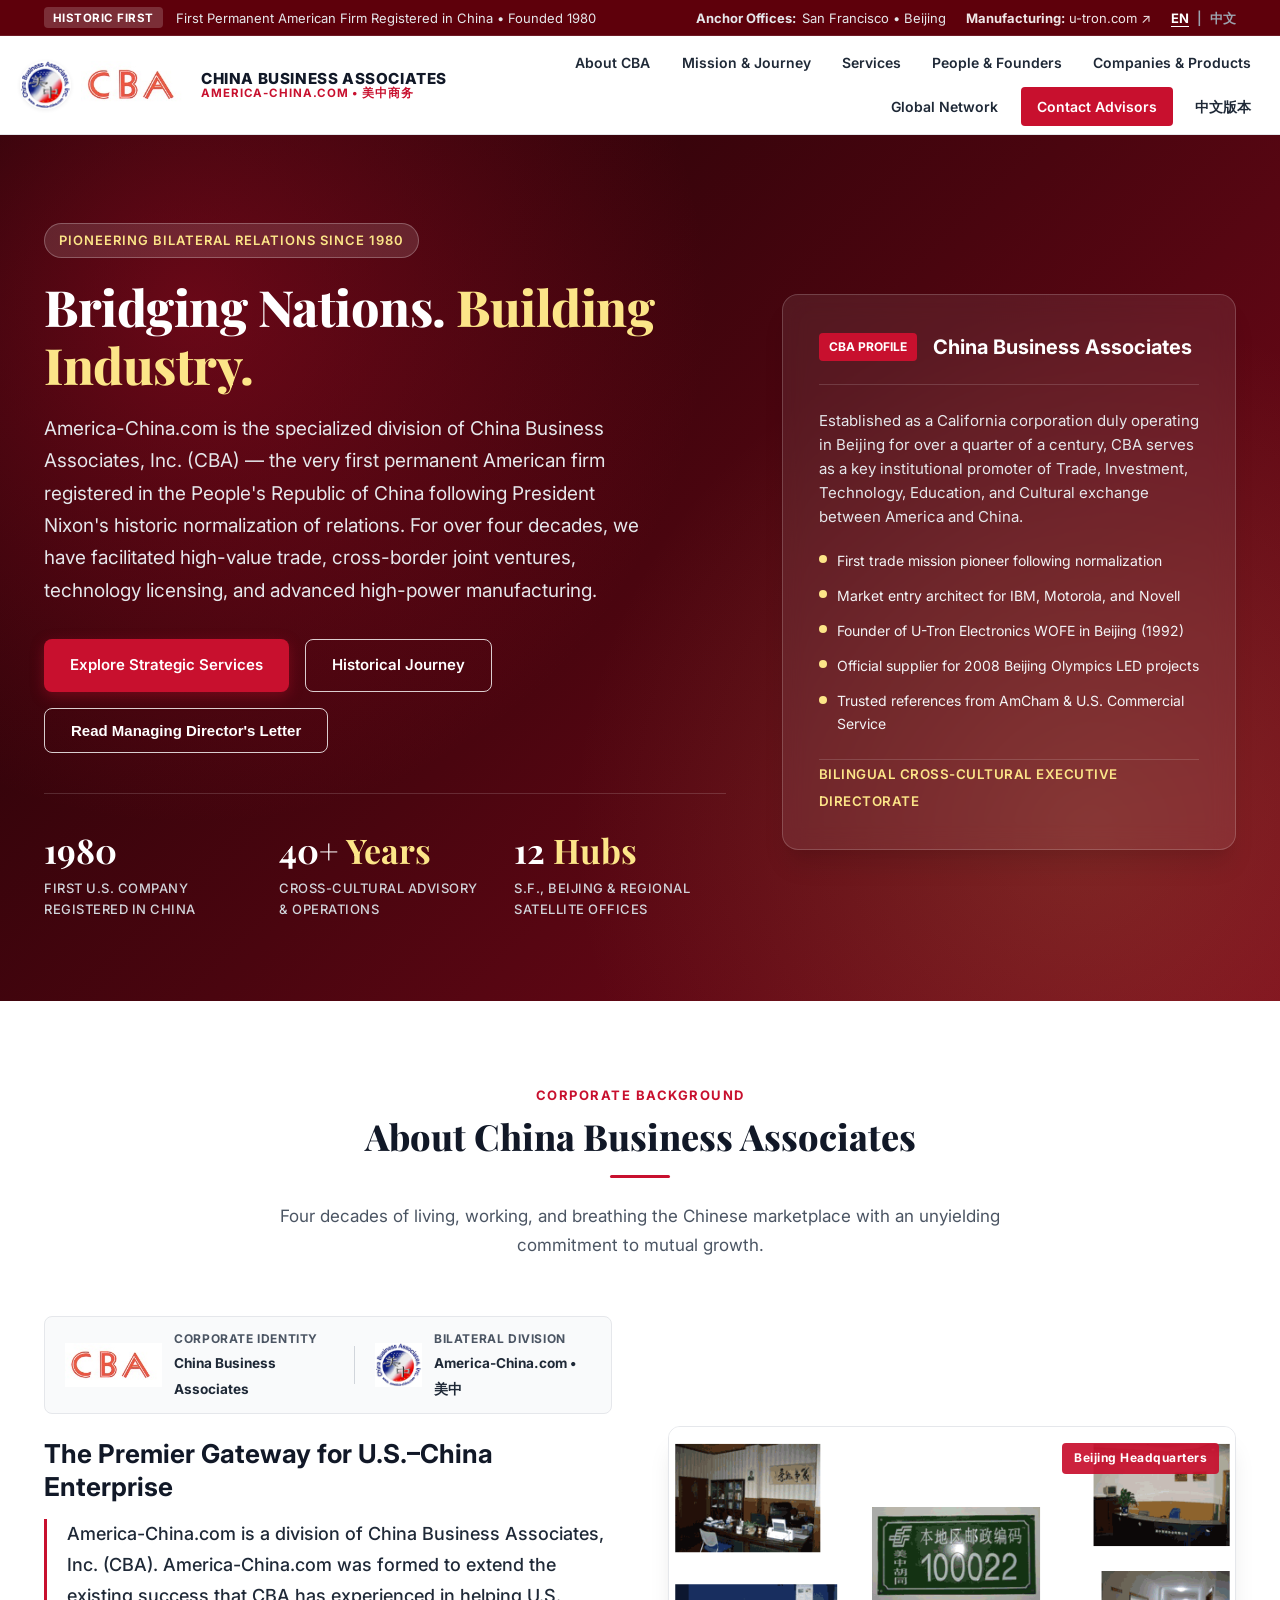
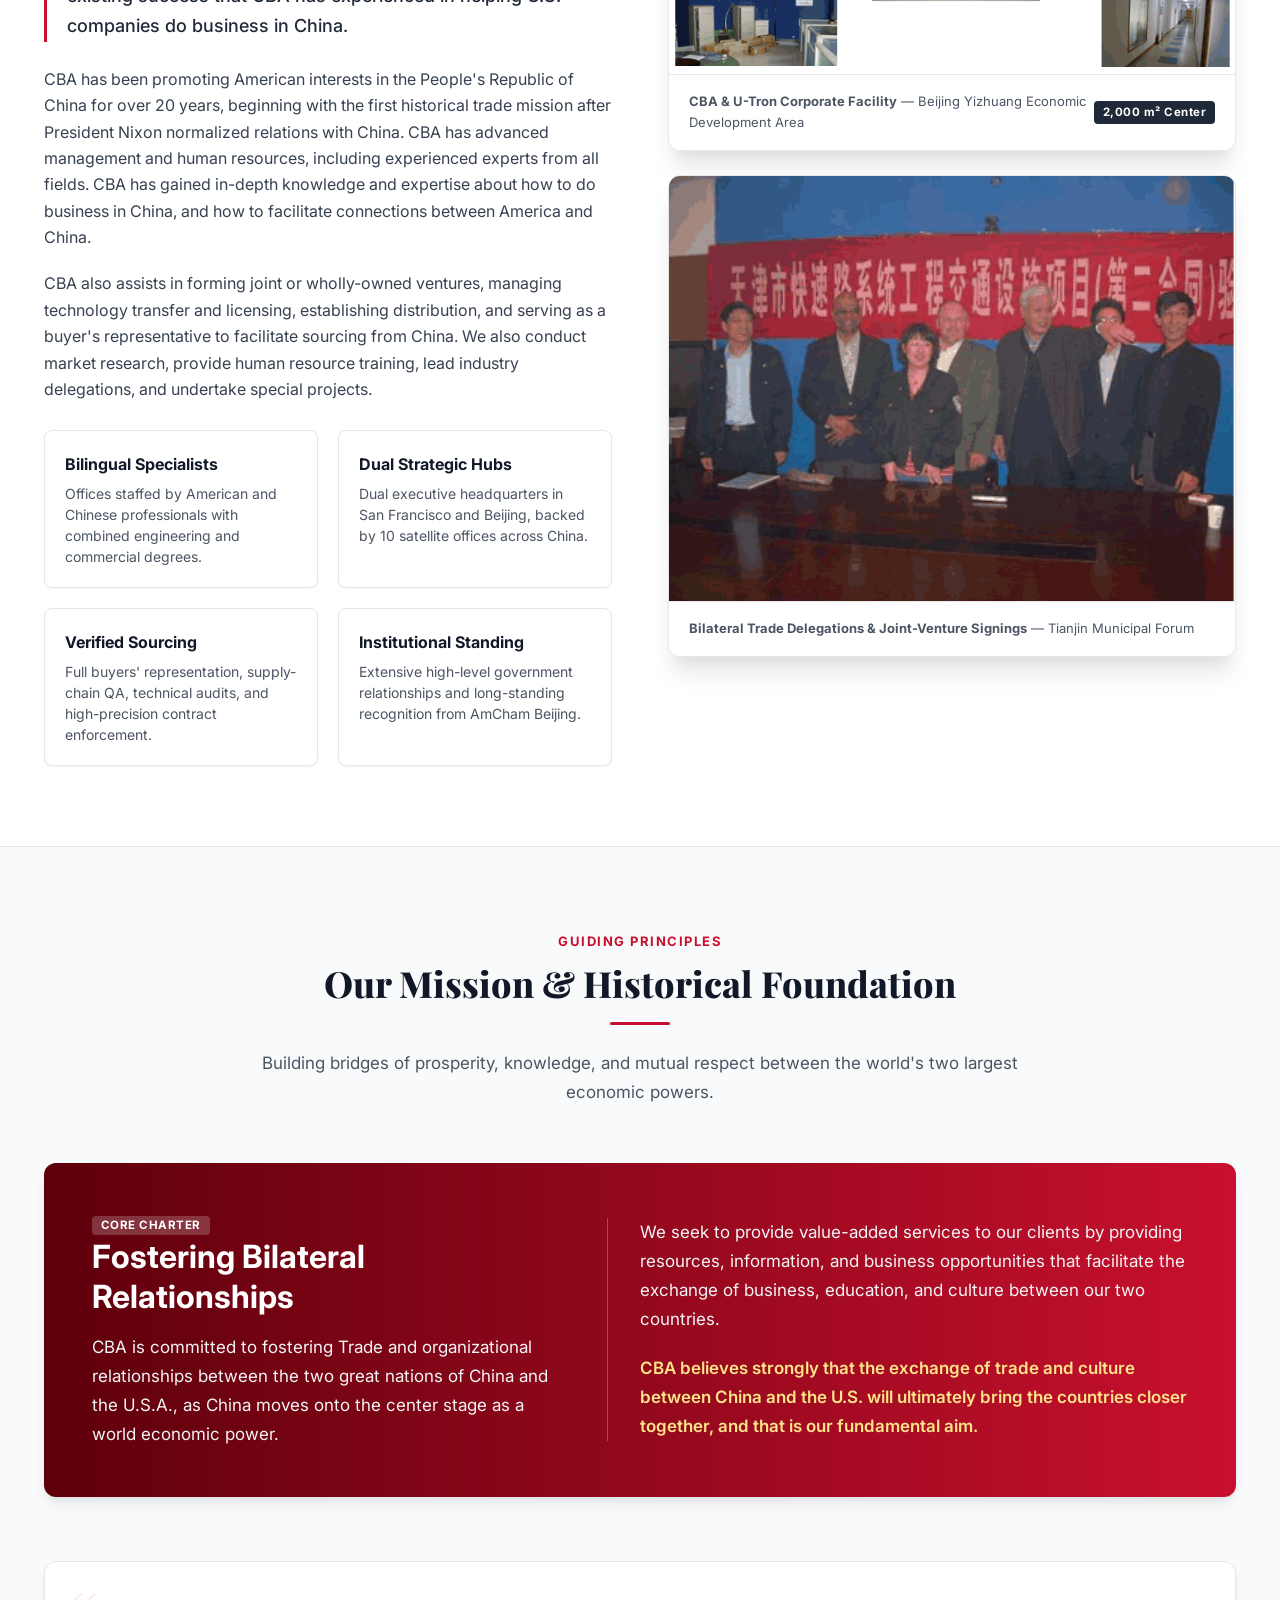
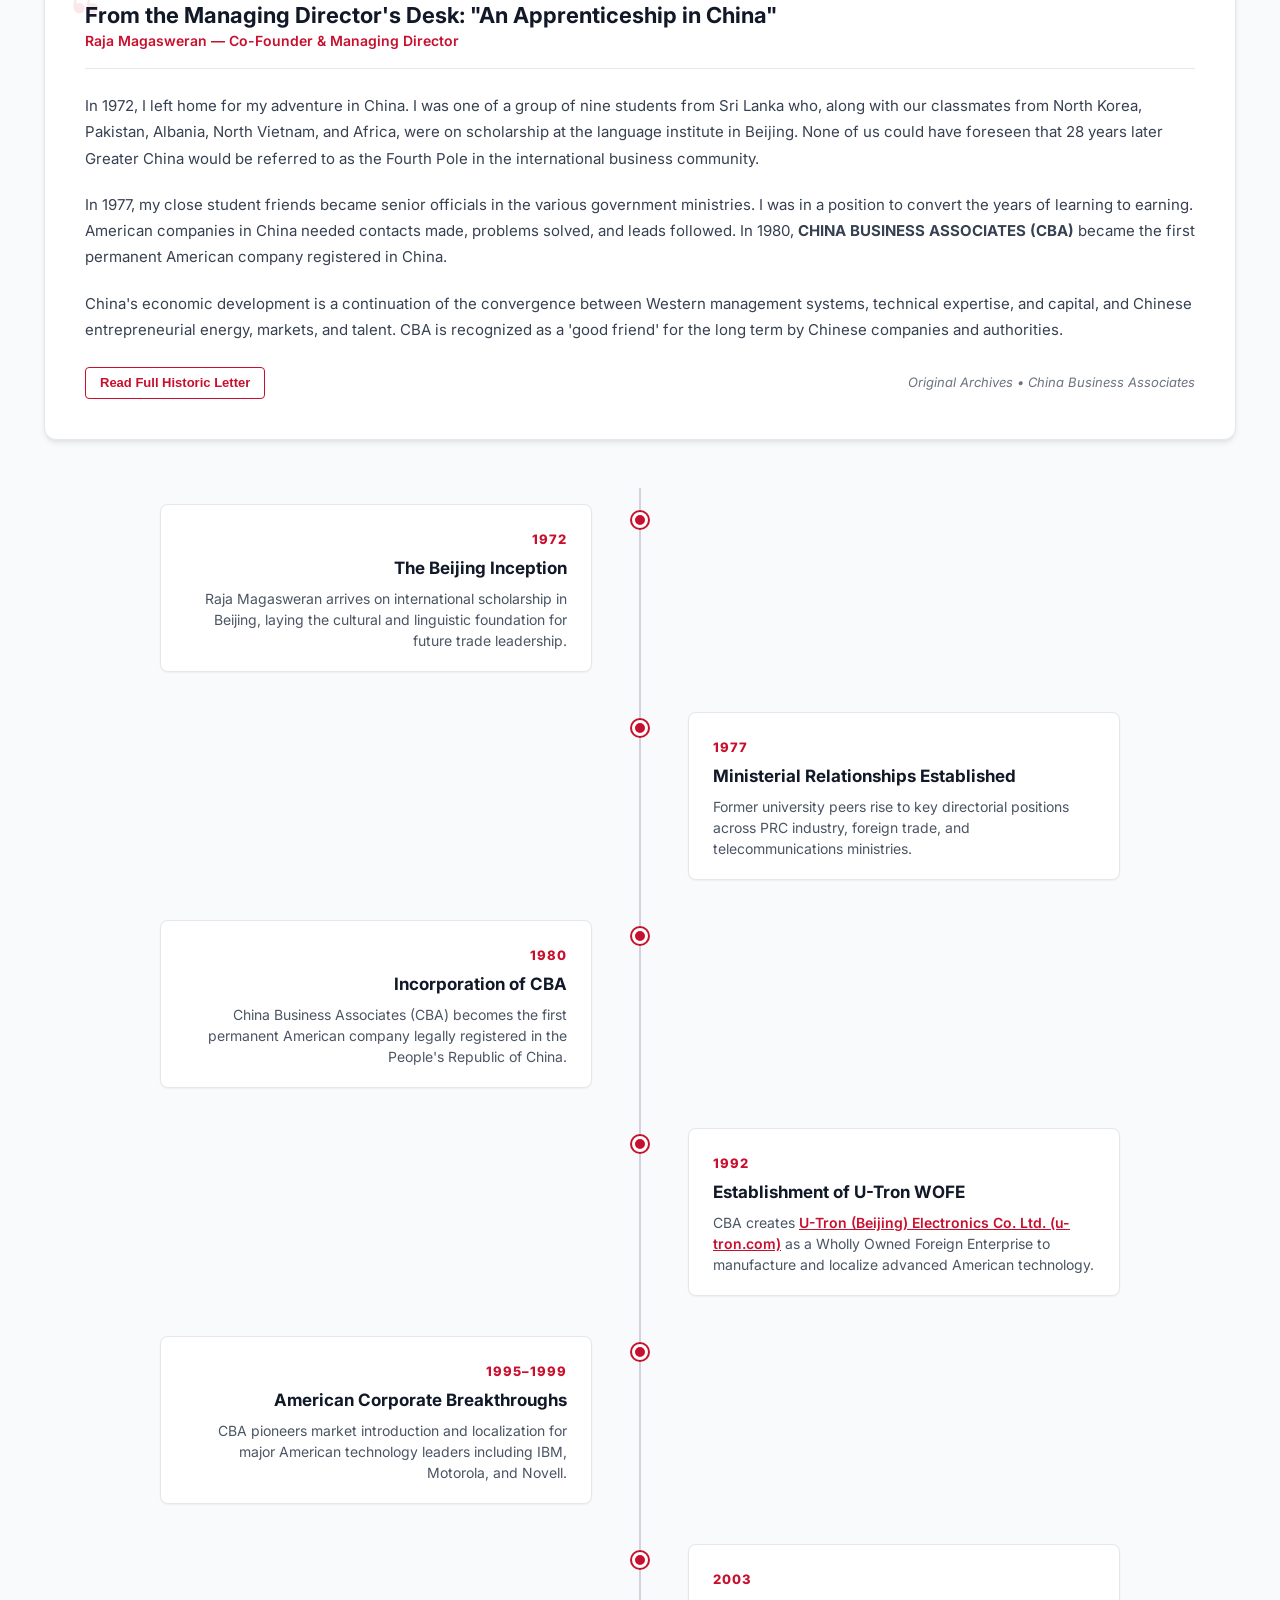
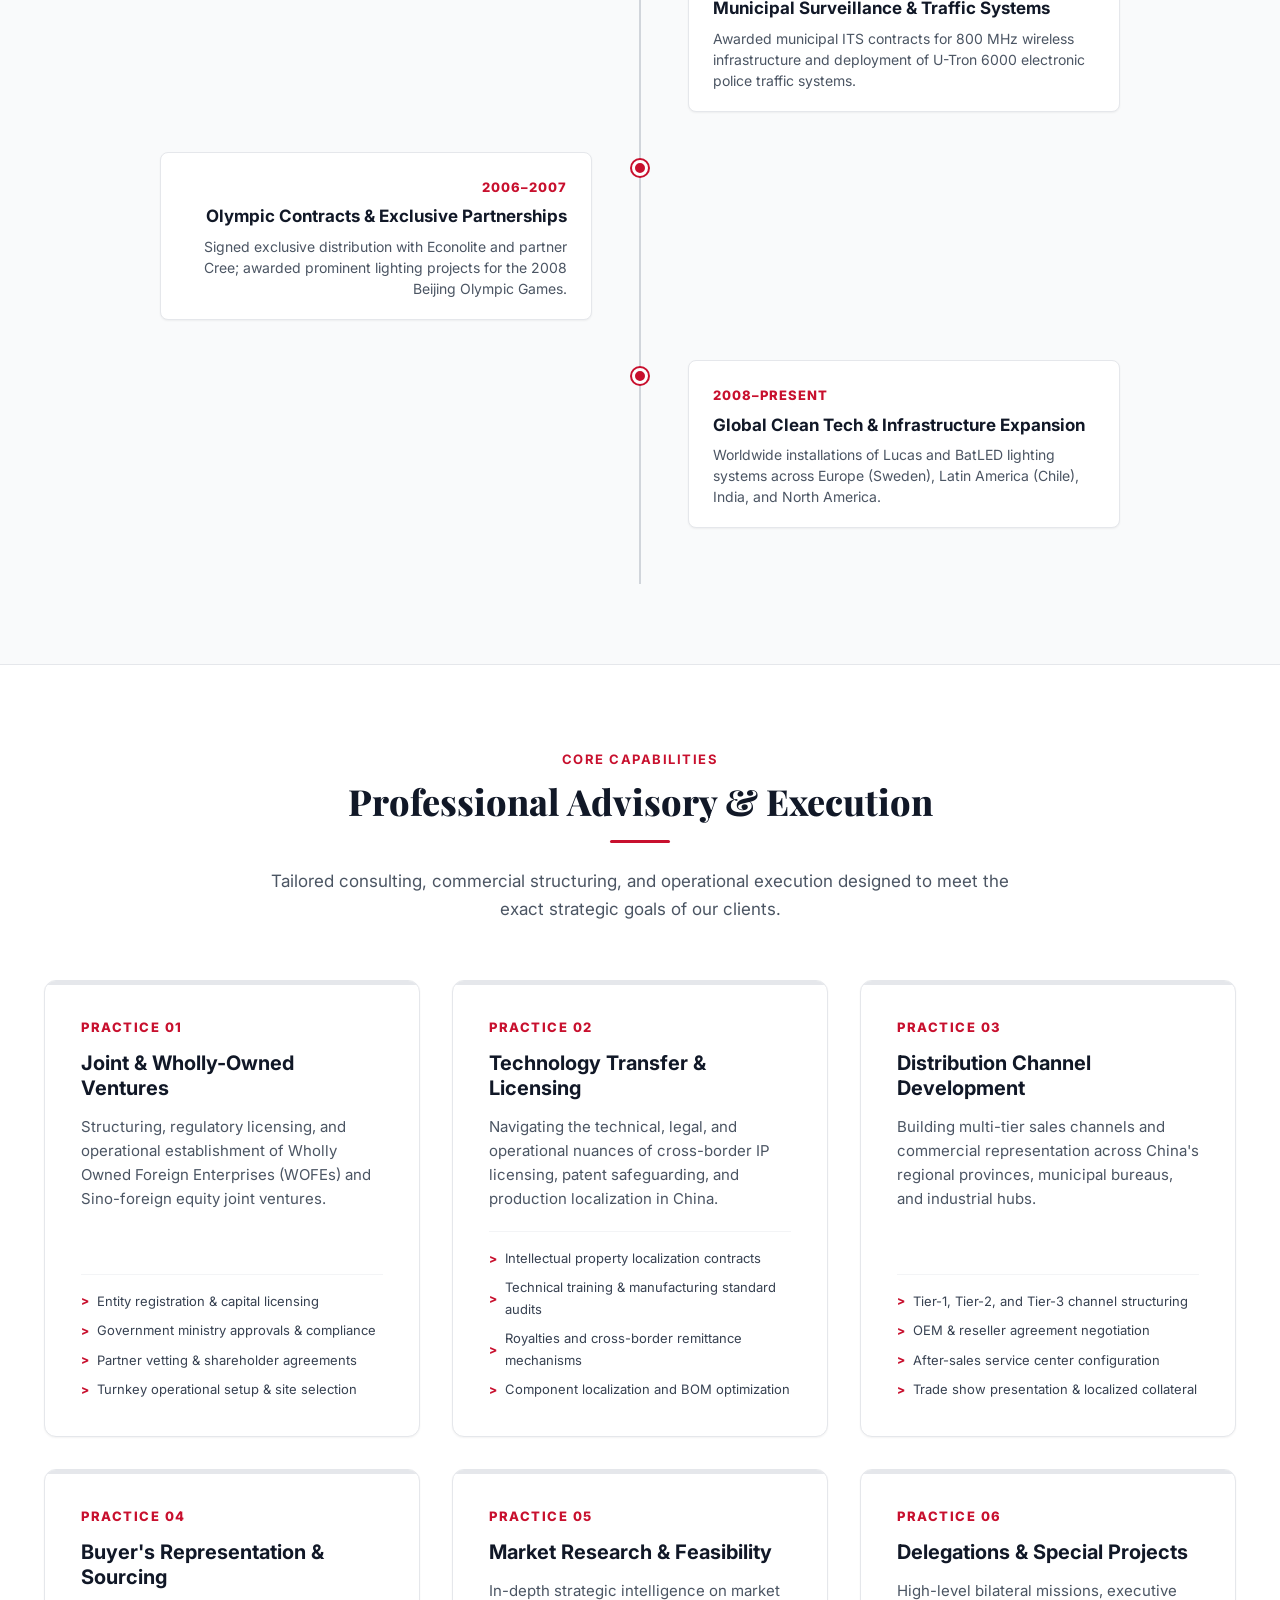
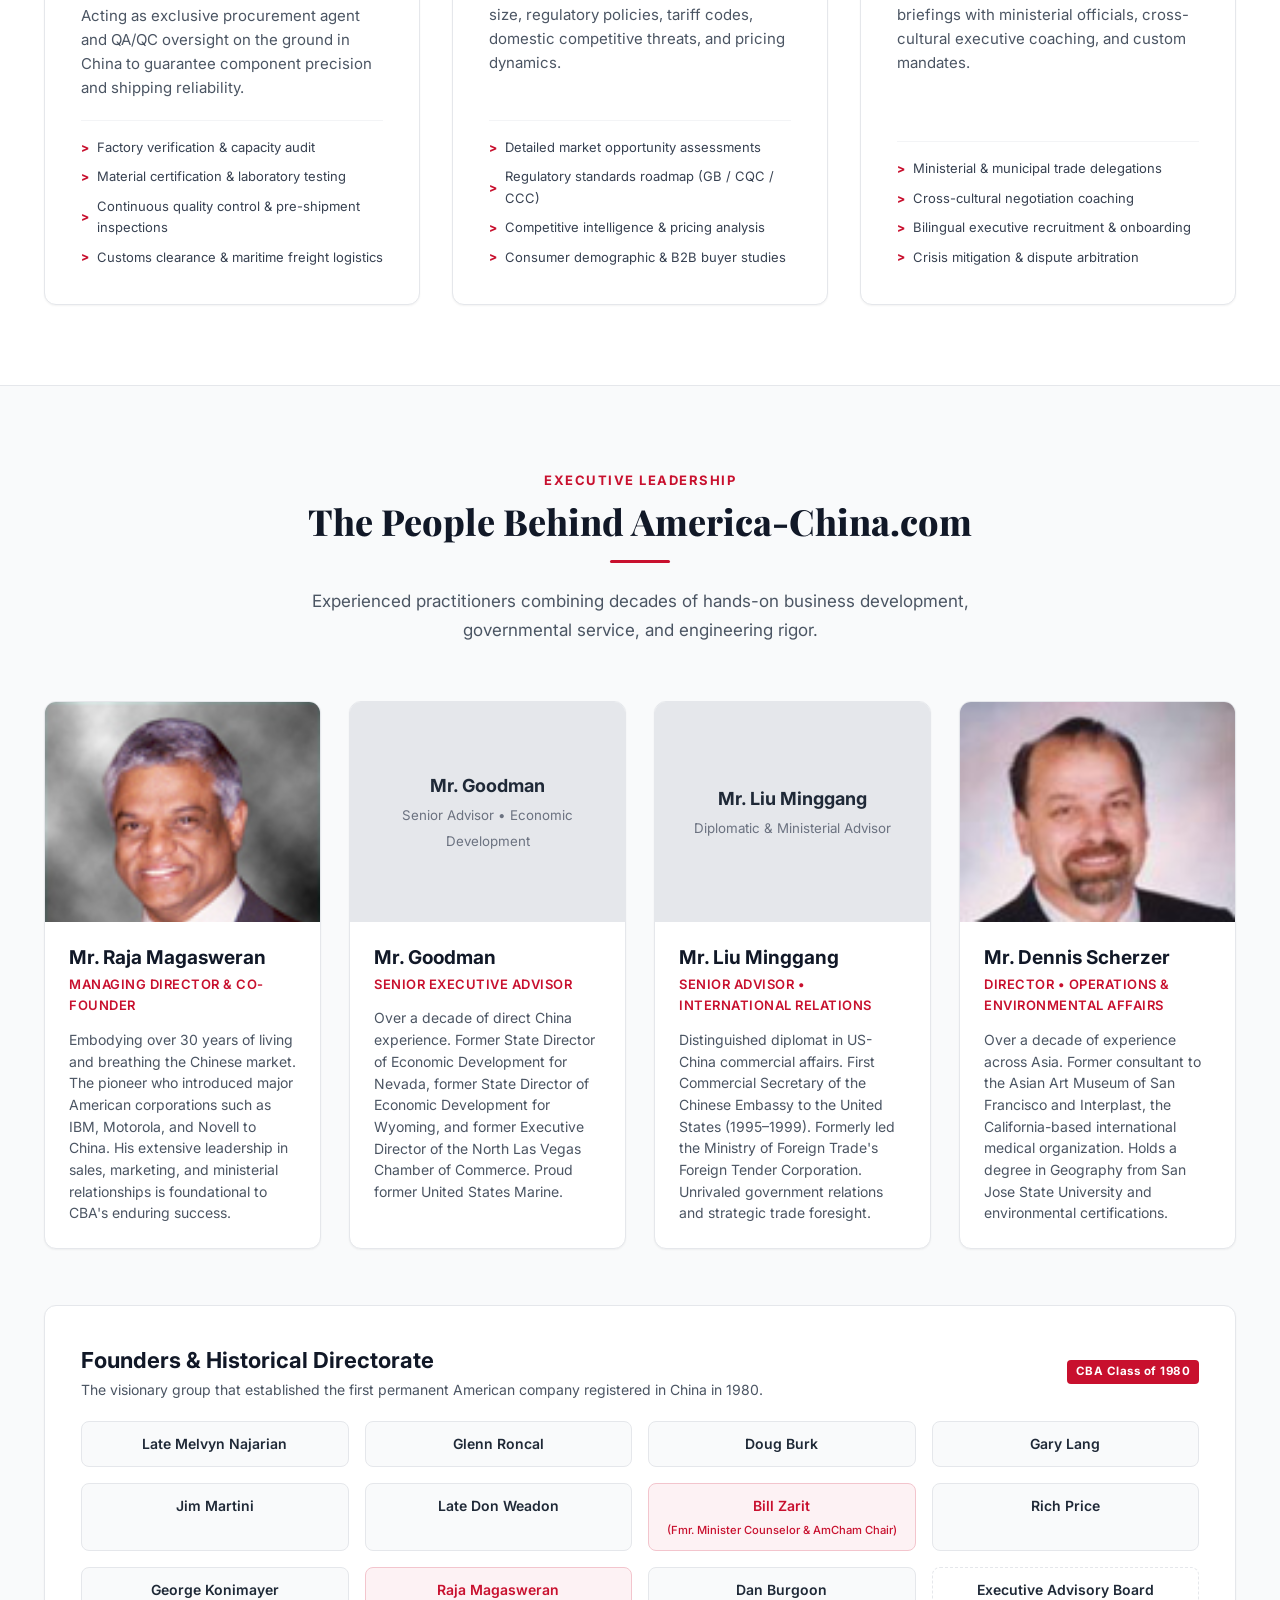
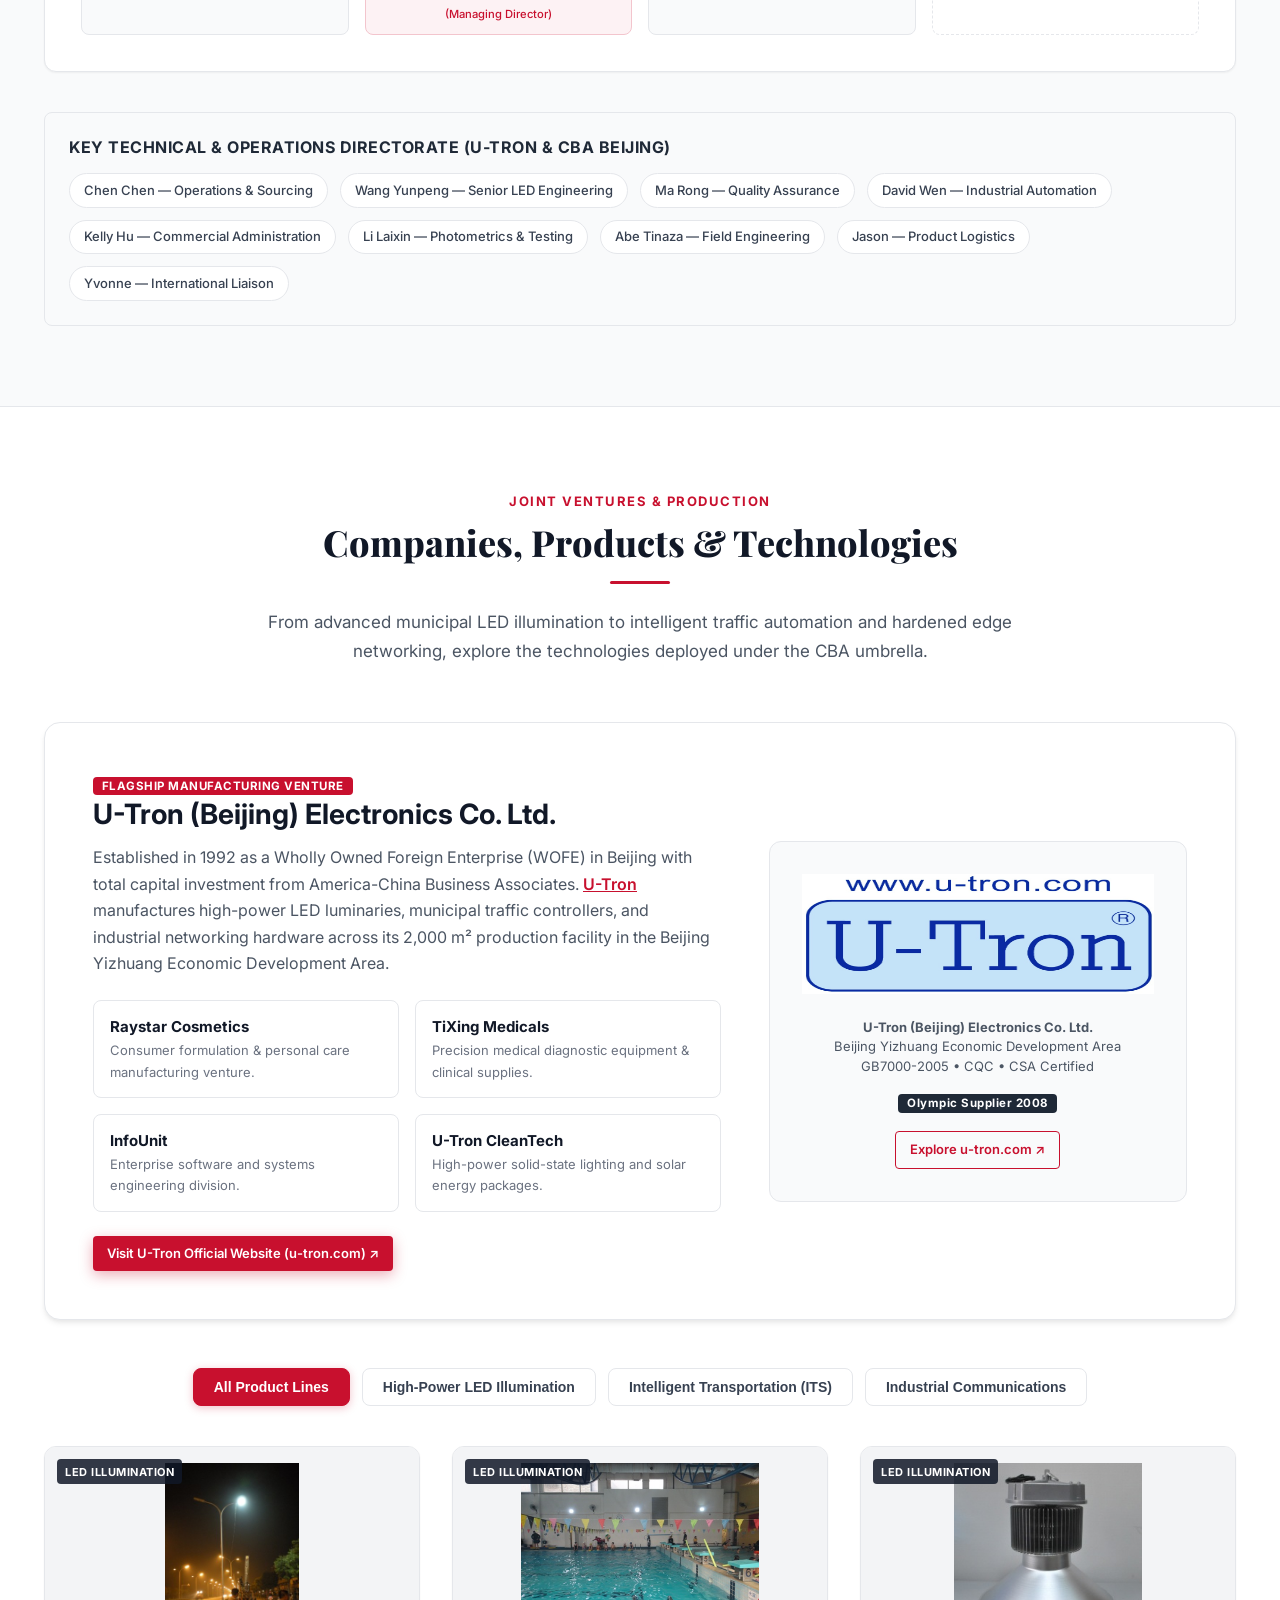
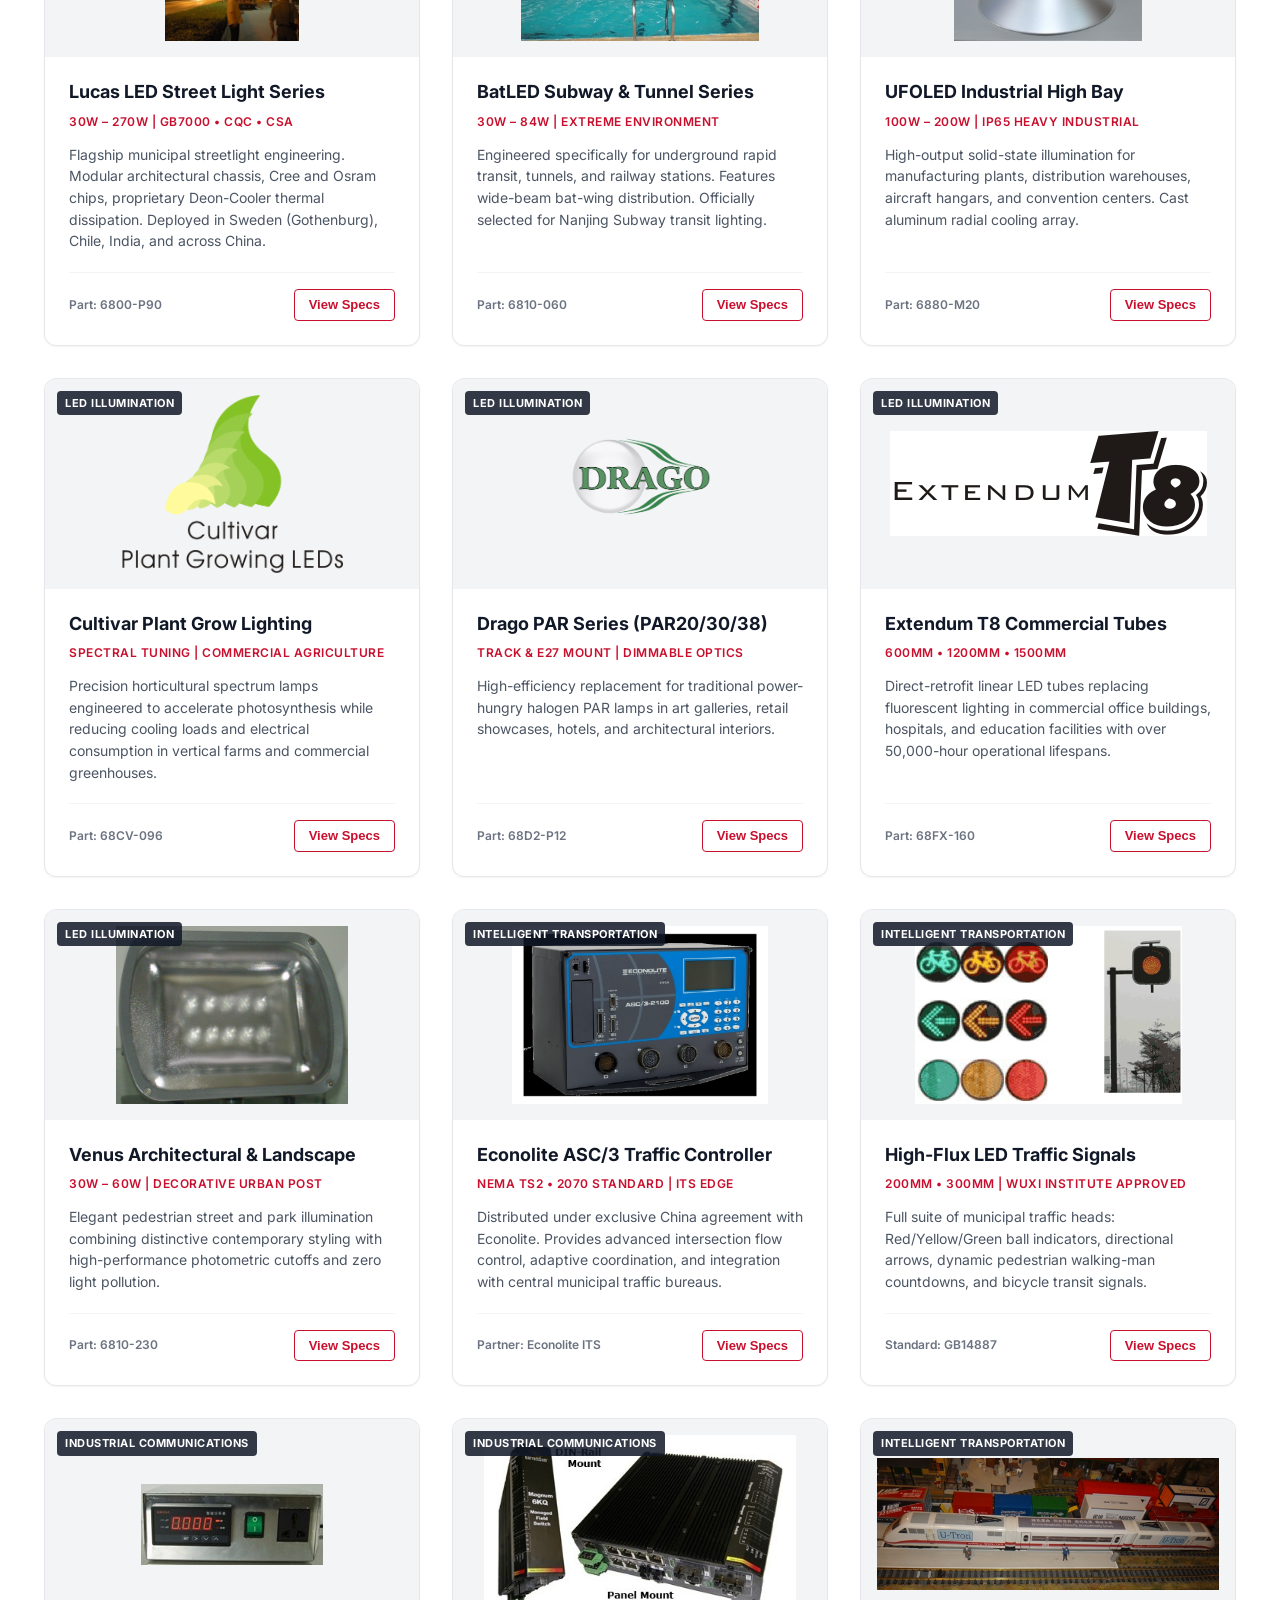
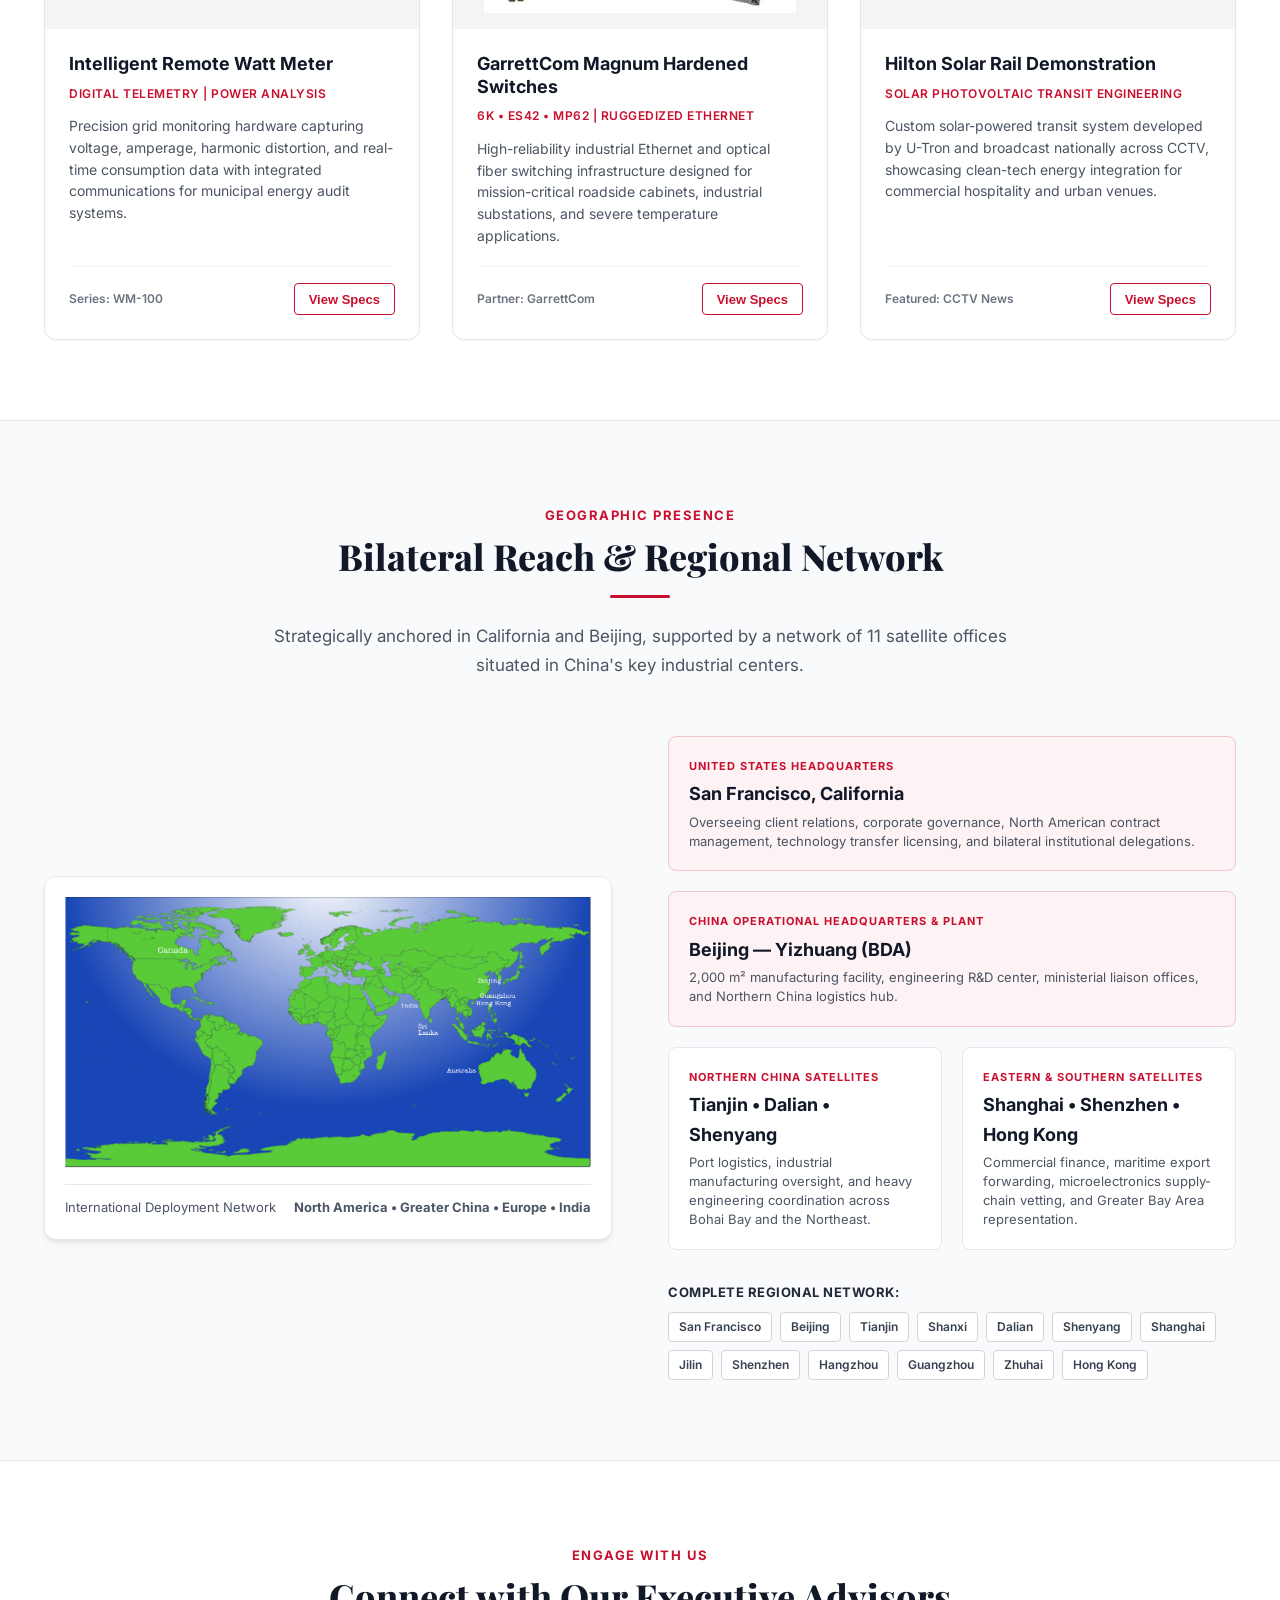
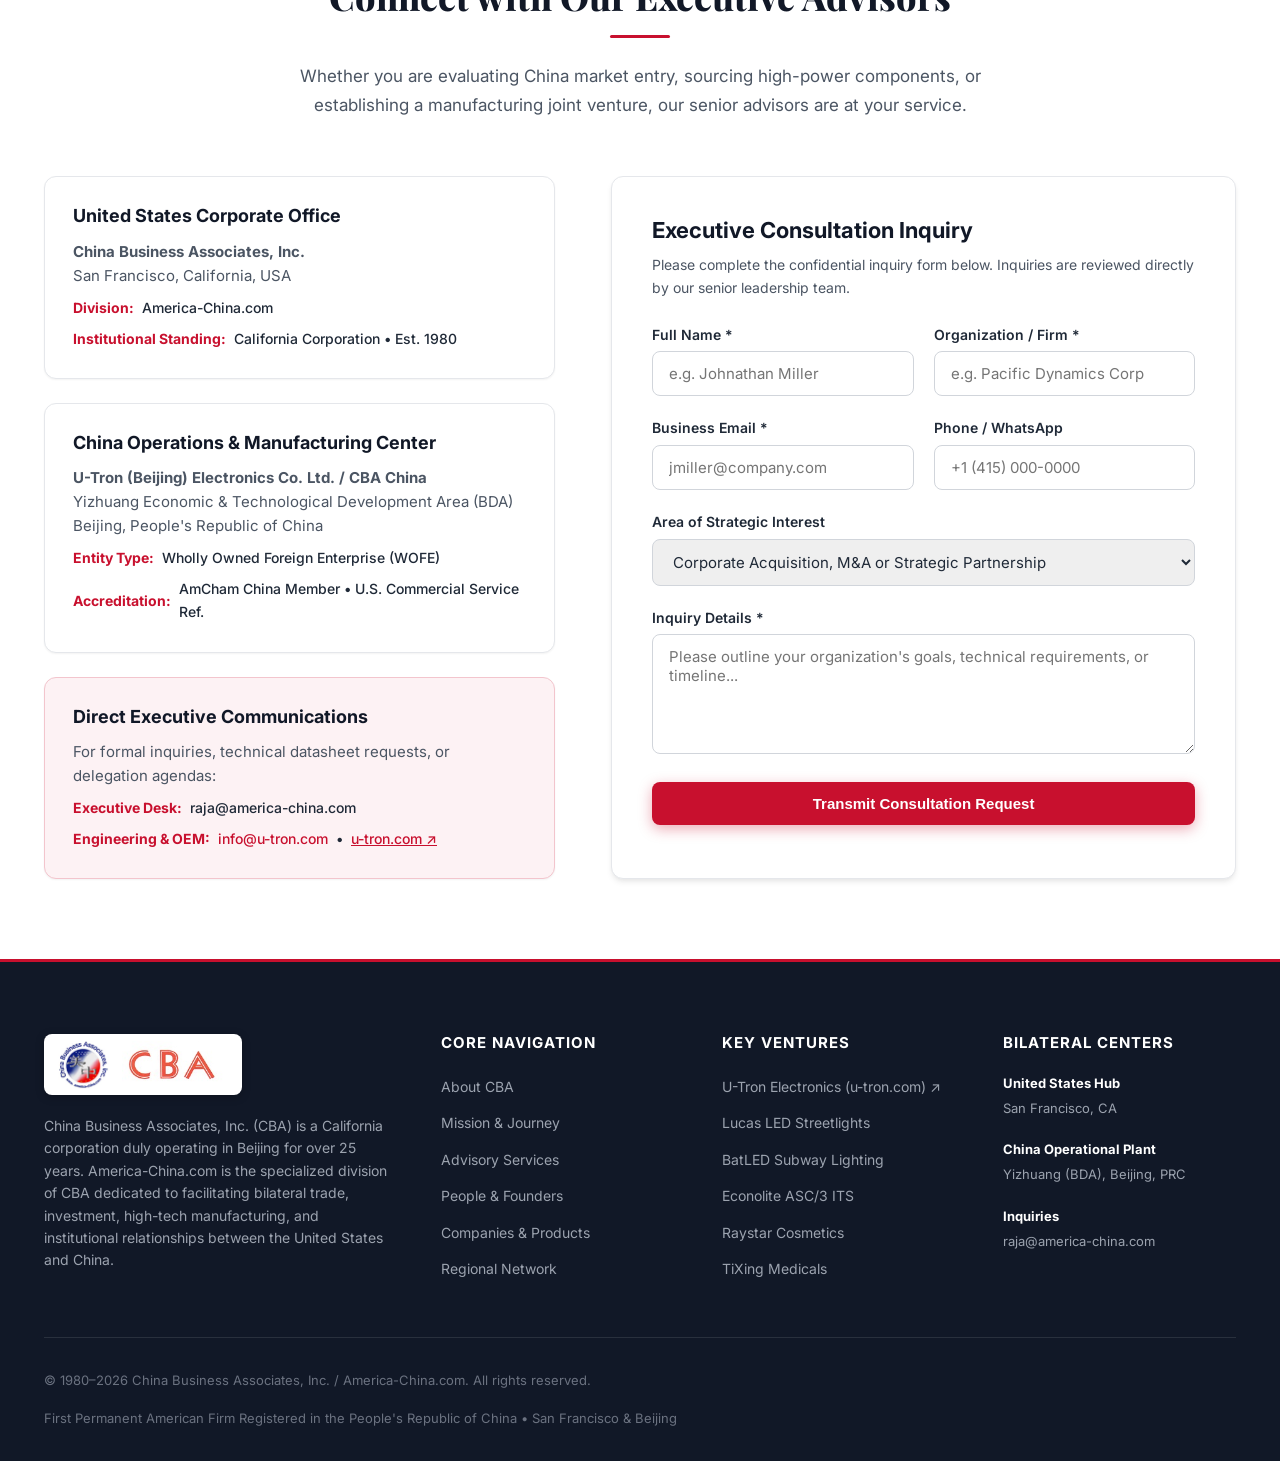
==== public/index.html @ 3d573ff2 "refactor: move static site assets to public directory" ====
<!DOCTYPE html>
<html lang="en">
<head>
  <meta charset="UTF-8">
  <meta name="viewport" content="width=device-width, initial-scale=1.0">
  <title>China Business Associates (CBA) | US-China Trade &amp; Technology</title>
  <meta name="description" content="First US firm registered in China (1980). China Business Associates (CBA) facilitates bilateral trade, joint ventures, electronics manufacturing &amp; M&amp;A advisory.">
  <meta name="keywords" content="China Business Associates, CBA, America-China.com, US-China trade, WOFE China, China joint venture, foreign direct investment China, U-Tron, technology transfer China, bilateral business advisory, China company acquisition">
  <meta name="theme-color" content="#991b1b">
  <link rel="canonical" href="https://america-china.com/">
  <link rel="alternate" hreflang="en" href="https://america-china.com/">
  <link rel="alternate" hreflang="zh-CN" href="https://america-china.com/zh.html">
  <link rel="alternate" hreflang="x-default" href="https://america-china.com/">
  <link rel="stylesheet" href="css/style.css">
  <link rel="icon" type="image/jpeg" href="images/logos/meizhong-logo.jpg">
  <link rel="apple-touch-icon" href="images/logos/meizhong-logo.jpg">
  
  <!-- Open Graph / Social Sharing -->
  <meta property="og:type" content="website">
  <meta property="og:site_name" content="China Business Associates (CBA)">
  <meta property="og:title" content="China Business Associates (CBA) | US-China Trade &amp; Technology">
  <meta property="og:description" content="First US firm registered in China (1980). Over 40 years facilitating bilateral trade, joint ventures, technology licensing, and high-power electronics manufacturing.">
  <meta property="og:url" content="https://america-china.com/">
  <meta property="og:image" content="https://america-china.com/images/logos/meizhong-logo.jpg">
  <meta property="og:image:width" content="103">
  <meta property="og:image:height" content="97">
  <meta property="og:image:alt" content="America-China Official Seal">
  <meta property="og:locale" content="en_US">
  <meta property="og:locale:alternate" content="zh_CN">

  <!-- Twitter Cards -->
  <meta name="twitter:card" content="summary">
  <meta name="twitter:title" content="China Business Associates (CBA) | US-China Trade &amp; Technology">
  <meta name="twitter:description" content="First US firm registered in China (1980). Over 40 years facilitating bilateral trade, joint ventures, and advanced manufacturing.">
  <meta name="twitter:image" content="https://america-china.com/images/logos/meizhong-logo.jpg">

  <link rel="preconnect" href="https://fonts.googleapis.com">
  <link rel="preconnect" href="https://fonts.gstatic.com" crossorigin>
  <link href="https://fonts.googleapis.com/css2?family=Inter:wght@400;500;600;700;800;900&amp;family=Playfair+Display:ital,wght@0,600;0,700;0,800;1,600&amp;display=swap" rel="stylesheet">

  <!-- Structured Data (Schema.org JSON-LD) -->
  <script type="application/ld+json">
  {
    "@context": "https://schema.org",
    "@graph": [
      {
        "@type": "Corporation",
        "@id": "https://america-china.com/#organization",
        "name": "China Business Associates, Inc.",
        "alternateName": ["CBA", "America-China.com", "美中贸易联合公司"],
        "url": "https://america-china.com/",
        "logo": "https://america-china.com/images/logos/meizhong-logo.jpg",
        "foundingDate": "1980",
        "description": "First permanent American enterprise registered in the People's Republic of China (1980). Facilitating US-China bilateral trade, joint ventures, foreign direct investment, technology licensing, and advanced manufacturing for over four decades.",
        "address": [
          {
            "@type": "PostalAddress",
            "addressLocality": "San Francisco",
            "addressRegion": "CA",
            "addressCountry": "US"
          },
          {
            "@type": "PostalAddress",
            "streetAddress": "Beijing Economic-Technological Development Area (BDA)",
            "addressLocality": "Beijing",
            "postalCode": "100176",
            "addressCountry": "CN"
          }
        ],
        "subOrganization": {
          "@type": "Corporation",
          "@id": "https://u-tron.com/#organization",
          "name": "U-Tron (Beijing) Electronics Co. Ltd.",
          "url": "https://u-tron.com/"
        },
        "knowsAbout": [
          "US-China Bilateral Trade",
          "Wholly Owned Foreign Enterprise (WOFE)",
          "Cross-Border Joint Ventures",
          "Technology Transfer & Licensing",
          "Solid-State LED Lighting Manufacturing",
          "Intelligent Transportation Systems (ITS)"
        ]
      },
      {
        "@type": "WebSite",
        "@id": "https://america-china.com/#website",
        "url": "https://america-china.com/",
        "name": "China Business Associates",
        "publisher": {
          "@id": "https://america-china.com/#organization"
        },
        "inLanguage": ["en", "zh-CN"]
      }
    ]
  }
  </script>
</head>
<body>

  <!-- Top Executive Announcement Bar -->
  <div class="top-bar">
    <div class="container top-bar-content">
      <div class="top-bar-left">
        <span class="badge-tag">HISTORIC FIRST</span>
        <span>First Permanent American Firm Registered in China &bull; Founded 1980</span>
      </div>
      <div class="top-bar-right">
        <div class="top-bar-item">
          <strong>Anchor Offices:</strong> San Francisco &bull; Beijing
        </div>
        <div class="top-bar-item">
          <a href="https://u-tron.com" target="_blank" rel="noopener noreferrer" style="color: rgba(255, 255, 255, 0.9); text-decoration: none;" title="Visit U-Tron High-Tech Manufacturing WOFE">
            <strong>Manufacturing:</strong> u-tron.com &nearr;
          </a>
        </div>
        <div class="lang-switch" aria-label="Language selection">
          <span class="active">EN</span>
          <span>|</span>
          <a href="zh.html" class="lang-link" title="切换到中文版">中文</a>
        </div>
      </div>
    </div>
  </div>

  <!-- Main Navigation Bar -->
  <nav class="navbar" id="navbar">
    <div class="container nav-container">
      <a href="#home" class="logo-link" title="China Business Associates / America-China.com">
        <img src="images/logos/meizhong-logo.jpg" alt="America-China (美中) Official Seal" class="brand-logo-seal" decoding="async" width="103" height="97">
        <img src="images/logos/CBALogoS.jpg" alt="China Business Associates (CBA) Corporate Logo" class="brand-logo-cba" decoding="async" width="170" height="77">
        <div class="logo-text-block">
          <span class="logo-title">CHINA BUSINESS ASSOCIATES</span>
          <span class="logo-subtitle">AMERICA-CHINA.COM &bull; 美中商务</span>
        </div>
      </a>

      <button class="mobile-toggle" aria-label="Toggle navigation menu">
        <svg width="22" height="22" viewBox="0 0 24 24" fill="none" stroke="currentColor" stroke-width="2.2" stroke-linecap="round" stroke-linejoin="round">
          <line x1="3" y1="12" x2="21" y2="12"></line>
          <line x1="3" y1="6" x2="21" y2="6"></line>
          <line x1="3" y1="18" x2="21" y2="18"></line>
        </svg>
      </button>

      <ul class="nav-links">
        <li class="nav-item"><a href="#about">About CBA</a></li>
        <li class="nav-item"><a href="#mission">Mission &amp; Journey</a></li>
        <li class="nav-item"><a href="#services">Services</a></li>
        <li class="nav-item"><a href="#leadership">People &amp; Founders</a></li>
        <li class="nav-item"><a href="#products">Companies &amp; Products</a></li>
        <li class="nav-item"><a href="#network">Global Network</a></li>
        <li class="nav-item"><a href="#contact" class="nav-cta">Contact Advisors</a></li>
        <li class="nav-item mobile-only-lang"><a href="zh.html" class="lang-switch-mobile">中文版本</a></li>
      </ul>
    </div>
  </nav>

  <!-- Hero Section -->
  <header class="hero" id="home">
    <div class="container hero-grid">
      <div class="hero-content">
        <div class="hero-tag">
          Pioneering Bilateral Relations Since 1980
        </div>
        <h1 class="hero-title">
          Bridging Nations. <span>Building Industry.</span>
        </h1>
        <p class="hero-subtitle">
          America-China.com is the specialized division of China Business Associates, Inc. (CBA) &mdash; the very first permanent American firm registered in the People's Republic of China following President Nixon's historic normalization of relations. For over four decades, we have facilitated high-value trade, cross-border joint ventures, technology licensing, and advanced high-power manufacturing.
        </p>

        <div class="hero-buttons">
          <a href="#services" class="btn btn-primary">Explore Strategic Services</a>
          <a href="#mission" class="btn btn-outline-white">Historical Journey</a>
          <button type="button" class="btn btn-outline-white" id="readPresidentLetterBtn">Read Managing Director's Letter</button>
        </div>

        <div class="hero-metrics">
          <div class="metric-item">
            <div class="metric-num">1980</div>
            <div class="metric-label">First U.S. Company Registered in China</div>
          </div>
          <div class="metric-item">
            <div class="metric-num">40+ <span>Years</span></div>
            <div class="metric-label">Cross-Cultural Advisory &amp; Operations</div>
          </div>
          <div class="metric-item">
            <div class="metric-num">12 <span>Hubs</span></div>
            <div class="metric-label">S.F., Beijing &amp; Regional Satellite Offices</div>
          </div>
        </div>
      </div>

      <!-- Hero Summary Card -->
      <div class="hero-card">
        <div class="hero-card-header">
          <span class="hero-card-badge">CBA Profile</span>
          <div class="hero-card-title">China Business Associates</div>
        </div>
        <p>
          Established as a California corporation duly operating in Beijing for over a quarter of a century, CBA serves as a key institutional promoter of Trade, Investment, Technology, Education, and Cultural exchange between America and China.
        </p>
        <ul class="hero-card-highlights">
          <li>
            <span class="bullet-red"></span>
            <span>First trade mission pioneer following normalization</span>
          </li>
          <li>
            <span class="bullet-red"></span>
            <span>Market entry architect for IBM, Motorola, and Novell</span>
          </li>
          <li>
            <span class="bullet-red"></span>
            <span>Founder of U-Tron Electronics WOFE in Beijing (1992)</span>
          </li>
          <li>
            <span class="bullet-red"></span>
            <span>Official supplier for 2008 Beijing Olympics LED projects</span>
          </li>
          <li>
            <span class="bullet-red"></span>
            <span>Trusted references from AmCham &amp; U.S. Commercial Service</span>
          </li>
        </ul>
        <div style="margin-top: 1.5rem; pt-2; border-top: 1px solid rgba(255,255,255,0.15);">
          <small style="color: #FCE588; font-weight: 600; text-transform: uppercase; letter-spacing: 0.5px;">Bilingual Cross-Cultural Executive Directorate</small>
        </div>
      </div>
    </div>
  </header>

  <!-- Section: About Us & Company Profile -->
  <section class="section" id="about">
    <div class="container">
      <div class="section-header">
        <span class="section-kicker">Corporate Background</span>
        <h2 class="section-title">About China Business Associates</h2>
        <div class="divider-red"></div>
        <p class="section-desc">
          Four decades of living, working, and breathing the Chinese marketplace with an unyielding commitment to mutual growth.
        </p>
      </div>

      <div class="profile-grid">
        <div class="profile-text">
          <div class="brand-badges-row">
            <div class="brand-badge-card">
              <img src="images/logos/CBALogoS.jpg" alt="China Business Associates (CBA) Corporate Logo" decoding="async" loading="lazy" width="170" height="77">
              <div>
                <div class="brand-badge-caption">Corporate Identity</div>
                <strong style="font-size: 0.85rem; color: var(--neutral-800);">China Business Associates</strong>
              </div>
            </div>
            <div class="brand-badge-divider"></div>
            <div class="brand-badge-card">
              <img src="images/logos/meizhong-logo.jpg" alt="America-China (美中) Historic Seal" decoding="async" loading="lazy" width="103" height="97">
              <div>
                <div class="brand-badge-caption">Bilateral Division</div>
                <strong style="font-size: 0.85rem; color: var(--neutral-800);">America-China.com &bull; 美中</strong>
              </div>
            </div>
          </div>
          <h3>The Premier Gateway for U.S.&ndash;China Enterprise</h3>
          <p class="lead-p">
            America-China.com is a division of China Business Associates, Inc. (CBA). America-China.com was formed to extend the existing success that CBA has experienced in helping U.S. companies do business in China.
          </p>
          <p>
            CBA has been promoting American interests in the People's Republic of China for over 20 years, beginning with the first historical trade mission after President Nixon normalized relations with China. CBA has advanced management and human resources, including experienced experts from all fields. CBA has gained in-depth knowledge and expertise about how to do business in China, and how to facilitate connections between America and China.
          </p>
          <p>
            CBA also assists in forming joint or wholly-owned ventures, managing technology transfer and licensing, establishing distribution, and serving as a buyer's representative to facilitate sourcing from China. We also conduct market research, provide human resource training, lead industry delegations, and undertake special projects.
          </p>

          <div class="profile-features">
            <div class="feature-box">
              <div class="feature-box-title">Bilingual Specialists</div>
              <p class="feature-box-text">Offices staffed by American and Chinese professionals with combined engineering and commercial degrees.</p>
            </div>
            <div class="feature-box">
              <div class="feature-box-title">Dual Strategic Hubs</div>
              <p class="feature-box-text">Dual executive headquarters in San Francisco and Beijing, backed by 10 satellite offices across China.</p>
            </div>
            <div class="feature-box">
              <div class="feature-box-title">Verified Sourcing</div>
              <p class="feature-box-text">Full buyers' representation, supply-chain QA, technical audits, and high-precision contract enforcement.</p>
            </div>
            <div class="feature-box">
              <div class="feature-box-title">Institutional Standing</div>
              <p class="feature-box-text">Extensive high-level government relationships and long-standing recognition from AmCham Beijing.</p>
            </div>
          </div>
        </div>

        <div class="profile-visual">
          <div class="visual-frame">
            <span class="visual-badge">Beijing Headquarters</span>
            <img src="images/about/beijing-office.gif" alt="CBA and U-Tron Beijing Headquarters" decoding="async" loading="lazy" width="636" height="278">
            <div class="visual-caption">
              <div>
                <strong>CBA &amp; U-Tron Corporate Facility</strong> &mdash; Beijing Yizhuang Economic Development Area
              </div>
              <span class="badge-tag" style="background: var(--neutral-800);">2,000 m&sup2; Center</span>
            </div>
          </div>

          <div class="visual-frame" style="margin-top: 1.5rem;">
            <img src="images/about/tianjin-signing.gif" alt="CBA Tianjin Signing Ceremony" decoding="async" loading="lazy" width="378" height="284">
            <div class="visual-caption">
              <div>
                <strong>Bilateral Trade Delegations &amp; Joint-Venture Signings</strong> &mdash; Tianjin Municipal Forum
              </div>
            </div>
          </div>
        </div>
      </div>
    </div>
  </section>

  <!-- Section: Mission & Founding Journey -->
  <section class="section section-alt" id="mission">
    <div class="container">
      <div class="section-header">
        <span class="section-kicker">Guiding Principles</span>
        <h2 class="section-title">Our Mission &amp; Historical Foundation</h2>
        <div class="divider-red"></div>
        <p class="section-desc">
          Building bridges of prosperity, knowledge, and mutual respect between the world's two largest economic powers.
        </p>
      </div>

      <!-- Mission Statement Banner -->
      <div class="mission-banner">
        <div class="mission-grid">
          <div>
            <span class="badge-tag" style="background: rgba(255,255,255,0.2); margin-bottom: 0.75rem;">CORE CHARTER</span>
            <h3>Fostering Bilateral Relationships</h3>
            <p>
              CBA is committed to fostering Trade and organizational relationships between the two great nations of China and the U.S.A., as China moves onto the center stage as a world economic power.
            </p>
          </div>
          <div style="border-left: 1px solid rgba(255,255,255,0.25); padding-left: 2rem;">
            <p>
              We seek to provide value-added services to our clients by providing resources, information, and business opportunities that facilitate the exchange of business, education, and culture between our two countries.
            </p>
            <p style="font-weight: 600; color: #FCE588; margin-bottom: 0;">
              CBA believes strongly that the exchange of trade and culture between China and the U.S. will ultimately bring the countries closer together, and that is our fundamental aim.
            </p>
          </div>
        </div>
      </div>

      <!-- Letter Preview Card -->
      <div class="letter-preview-card">
        <div class="quote-mark">&ldquo;</div>
        <div class="letter-header">
          <h4>From the Managing Director's Desk: "An Apprenticeship in China"</h4>
          <div class="letter-author">Raja Magasweran &mdash; Co-Founder &amp; Managing Director</div>
        </div>
        <div class="letter-body">
          <p>
            In 1972, I left home for my adventure in China. I was one of a group of nine students from Sri Lanka who, along with our classmates from North Korea, Pakistan, Albania, North Vietnam, and Africa, were on scholarship at the language institute in Beijing. None of us could have foreseen that 28 years later Greater China would be referred to as the Fourth Pole in the international business community.
          </p>
          <p>
            In 1977, my close student friends became senior officials in the various government ministries. I was in a position to convert the years of learning to earning. American companies in China needed contacts made, problems solved, and leads followed. In 1980, <strong>CHINA BUSINESS ASSOCIATES (CBA)</strong> became the first permanent American company registered in China.
          </p>
          <p>
            China's economic development is a continuation of the convergence between Western management systems, technical expertise, and capital, and Chinese entrepreneurial energy, markets, and talent. CBA is recognized as a 'good friend' for the long term by Chinese companies and authorities.
          </p>
        </div>
        <div style="margin-top: 1.5rem; display: flex; justify-content: space-between; align-items: center; flex-wrap: wrap; gap: 1rem;">
          <button type="button" class="btn btn-outline-red btn-sm" id="readPresidentLetterBtn2" onclick="document.getElementById('readPresidentLetterBtn').click();">Read Full Historic Letter</button>
          <span style="font-size: 0.8125rem; color: var(--neutral-500); font-style: italic;">Original Archives &bull; China Business Associates</span>
        </div>
      </div>

      <!-- Milestones Timeline -->
      <div class="timeline">
        <div class="timeline-item">
          <div class="timeline-dot"></div>
          <div class="timeline-content">
            <span class="timeline-year">1972</span>
            <div class="timeline-title">The Beijing Inception</div>
            <p class="timeline-desc">Raja Magasweran arrives on international scholarship in Beijing, laying the cultural and linguistic foundation for future trade leadership.</p>
          </div>
        </div>

        <div class="timeline-item">
          <div class="timeline-dot"></div>
          <div class="timeline-content">
            <span class="timeline-year">1977</span>
            <div class="timeline-title">Ministerial Relationships Established</div>
            <p class="timeline-desc">Former university peers rise to key directorial positions across PRC industry, foreign trade, and telecommunications ministries.</p>
          </div>
        </div>

        <div class="timeline-item">
          <div class="timeline-dot"></div>
          <div class="timeline-content">
            <span class="timeline-year">1980</span>
            <div class="timeline-title">Incorporation of CBA</div>
            <p class="timeline-desc">China Business Associates (CBA) becomes the first permanent American company legally registered in the People's Republic of China.</p>
          </div>
        </div>

        <div class="timeline-item">
          <div class="timeline-dot"></div>
          <div class="timeline-content">
            <span class="timeline-year">1992</span>
            <div class="timeline-title">Establishment of U-Tron WOFE</div>
            <p class="timeline-desc">CBA creates <a href="https://u-tron.com" target="_blank" rel="noopener noreferrer" style="color: var(--primary-red); font-weight: 600; text-decoration: underline;">U-Tron (Beijing) Electronics Co. Ltd. (u-tron.com)</a> as a Wholly Owned Foreign Enterprise to manufacture and localize advanced American technology.</p>
          </div>
        </div>

        <div class="timeline-item">
          <div class="timeline-dot"></div>
          <div class="timeline-content">
            <span class="timeline-year">1995&ndash;1999</span>
            <div class="timeline-title">American Corporate Breakthroughs</div>
            <p class="timeline-desc">CBA pioneers market introduction and localization for major American technology leaders including IBM, Motorola, and Novell.</p>
          </div>
        </div>

        <div class="timeline-item">
          <div class="timeline-dot"></div>
          <div class="timeline-content">
            <span class="timeline-year">2003</span>
            <div class="timeline-title">Municipal Surveillance &amp; Traffic Systems</div>
            <p class="timeline-desc">Awarded municipal ITS contracts for 800 MHz wireless infrastructure and deployment of U-Tron 6000 electronic police traffic systems.</p>
          </div>
        </div>

        <div class="timeline-item">
          <div class="timeline-dot"></div>
          <div class="timeline-content">
            <span class="timeline-year">2006&ndash;2007</span>
            <div class="timeline-title">Olympic Contracts &amp; Exclusive Partnerships</div>
            <p class="timeline-desc">Signed exclusive distribution with Econolite and partner Cree; awarded prominent lighting projects for the 2008 Beijing Olympic Games.</p>
          </div>
        </div>

        <div class="timeline-item">
          <div class="timeline-dot"></div>
          <div class="timeline-content">
            <span class="timeline-year">2008&ndash;PRESENT</span>
            <div class="timeline-title">Global Clean Tech &amp; Infrastructure Expansion</div>
            <p class="timeline-desc">Worldwide installations of Lucas and BatLED lighting systems across Europe (Sweden), Latin America (Chile), India, and North America.</p>
          </div>
        </div>
      </div>
    </div>
  </section>

  <!-- Section: Strategic Services -->
  <section class="section" id="services">
    <div class="container">
      <div class="section-header">
        <span class="section-kicker">Core Capabilities</span>
        <h2 class="section-title">Professional Advisory &amp; Execution</h2>
        <div class="divider-red"></div>
        <p class="section-desc">
          Tailored consulting, commercial structuring, and operational execution designed to meet the exact strategic goals of our clients.
        </p>
      </div>

      <div class="services-grid">
        <!-- Service 1 -->
        <div class="service-card">
          <span class="service-num">PRACTICE 01</span>
          <h3 class="service-title">Joint &amp; Wholly-Owned Ventures</h3>
          <p class="service-desc">
            Structuring, regulatory licensing, and operational establishment of Wholly Owned Foreign Enterprises (WOFEs) and Sino-foreign equity joint ventures.
          </p>
          <ul class="service-list">
            <li>Entity registration &amp; capital licensing</li>
            <li>Government ministry approvals &amp; compliance</li>
            <li>Partner vetting &amp; shareholder agreements</li>
            <li>Turnkey operational setup &amp; site selection</li>
          </ul>
        </div>

        <!-- Service 2 -->
        <div class="service-card">
          <span class="service-num">PRACTICE 02</span>
          <h3 class="service-title">Technology Transfer &amp; Licensing</h3>
          <p class="service-desc">
            Navigating the technical, legal, and operational nuances of cross-border IP licensing, patent safeguarding, and production localization in China.
          </p>
          <ul class="service-list">
            <li>Intellectual property localization contracts</li>
            <li>Technical training &amp; manufacturing standard audits</li>
            <li>Royalties and cross-border remittance mechanisms</li>
            <li>Component localization and BOM optimization</li>
          </ul>
        </div>

        <!-- Service 3 -->
        <div class="service-card">
          <span class="service-num">PRACTICE 03</span>
          <h3 class="service-title">Distribution Channel Development</h3>
          <p class="service-desc">
            Building multi-tier sales channels and commercial representation across China's regional provinces, municipal bureaus, and industrial hubs.
          </p>
          <ul class="service-list">
            <li>Tier-1, Tier-2, and Tier-3 channel structuring</li>
            <li>OEM &amp; reseller agreement negotiation</li>
            <li>After-sales service center configuration</li>
            <li>Trade show presentation &amp; localized collateral</li>
          </ul>
        </div>

        <!-- Service 4 -->
        <div class="service-card">
          <span class="service-num">PRACTICE 04</span>
          <h3 class="service-title">Buyer's Representation &amp; Sourcing</h3>
          <p class="service-desc">
            Acting as exclusive procurement agent and QA/QC oversight on the ground in China to guarantee component precision and shipping reliability.
          </p>
          <ul class="service-list">
            <li>Factory verification &amp; capacity audit</li>
            <li>Material certification &amp; laboratory testing</li>
            <li>Continuous quality control &amp; pre-shipment inspections</li>
            <li>Customs clearance &amp; maritime freight logistics</li>
          </ul>
        </div>

        <!-- Service 5 -->
        <div class="service-card">
          <span class="service-num">PRACTICE 05</span>
          <h3 class="service-title">Market Research &amp; Feasibility</h3>
          <p class="service-desc">
            In-depth strategic intelligence on market size, regulatory policies, tariff codes, domestic competitive threats, and pricing dynamics.
          </p>
          <ul class="service-list">
            <li>Detailed market opportunity assessments</li>
            <li>Regulatory standards roadmap (GB / CQC / CCC)</li>
            <li>Competitive intelligence &amp; pricing analysis</li>
            <li>Consumer demographic &amp; B2B buyer studies</li>
          </ul>
        </div>

        <!-- Service 6 -->
        <div class="service-card">
          <span class="service-num">PRACTICE 06</span>
          <h3 class="service-title">Delegations &amp; Special Projects</h3>
          <p class="service-desc">
            High-level bilateral missions, executive briefings with ministerial officials, cross-cultural executive coaching, and custom mandates.
          </p>
          <ul class="service-list">
            <li>Ministerial &amp; municipal trade delegations</li>
            <li>Cross-cultural negotiation coaching</li>
            <li>Bilingual executive recruitment &amp; onboarding</li>
            <li>Crisis mitigation &amp; dispute arbitration</li>
          </ul>
        </div>
      </div>
    </div>
  </section>

  <!-- Section: People & Leadership -->
  <section class="section section-alt" id="leadership">
    <div class="container">
      <div class="section-header">
        <span class="section-kicker">Executive Leadership</span>
        <h2 class="section-title">The People Behind America-China.com</h2>
        <div class="divider-red"></div>
        <p class="section-desc">
          Experienced practitioners combining decades of hands-on business development, governmental service, and engineering rigor.
        </p>
      </div>

      <!-- Management Team Grid -->
      <div class="team-grid">
        <!-- Raja Magasweran -->
        <div class="team-card">
          <div class="team-img-wrap">
            <img src="images/team/raja-magasweran.jpg" alt="Mr. Raja Magasweran" decoding="async" loading="lazy" width="106" height="120">
          </div>
          <div class="team-info">
            <h3 class="team-name">Mr. Raja Magasweran</h3>
            <span class="team-role">Managing Director &amp; Co-Founder</span>
            <p class="team-bio">
              Embodying over 30 years of living and breathing the Chinese market. The pioneer who introduced major American corporations such as IBM, Motorola, and Novell to China. His extensive leadership in sales, marketing, and ministerial relationships is foundational to CBA's enduring success.
            </p>
          </div>
        </div>

        <!-- Mr. Goodman -->
        <div class="team-card">
          <div class="team-img-wrap" style="display: flex; align-items: center; justify-content: center; background: #E5E7EB;">
            <div style="text-align: center; color: var(--neutral-500); padding: 1.5rem;">
              <strong style="display: block; font-size: 1.125rem; color: var(--neutral-800);">Mr. Goodman</strong>
              <small>Senior Advisor &bull; Economic Development</small>
            </div>
          </div>
          <div class="team-info">
            <h3 class="team-name">Mr. Goodman</h3>
            <span class="team-role">Senior Executive Advisor</span>
            <p class="team-bio">
              Over a decade of direct China experience. Former State Director of Economic Development for Nevada, former State Director of Economic Development for Wyoming, and former Executive Director of the North Las Vegas Chamber of Commerce. Proud former United States Marine.
            </p>
          </div>
        </div>

        <!-- Mr. Liu Minggang -->
        <div class="team-card">
          <div class="team-img-wrap" style="display: flex; align-items: center; justify-content: center; background: #E5E7EB;">
            <div style="text-align: center; color: var(--neutral-500); padding: 1.5rem;">
              <strong style="display: block; font-size: 1.125rem; color: var(--neutral-800);">Mr. Liu Minggang</strong>
              <small>Diplomatic &amp; Ministerial Advisor</small>
            </div>
          </div>
          <div class="team-info">
            <h3 class="team-name">Mr. Liu Minggang</h3>
            <span class="team-role">Senior Advisor &bull; International Relations</span>
            <p class="team-bio">
              Distinguished diplomat in US-China commercial affairs. First Commercial Secretary of the Chinese Embassy to the United States (1995&ndash;1999). Formerly led the Ministry of Foreign Trade's Foreign Tender Corporation. Unrivaled government relations and strategic trade foresight.
            </p>
          </div>
        </div>

        <!-- Dennis Scherzer -->
        <div class="team-card">
          <div class="team-img-wrap">
            <img src="images/team/dennis-scherzer.jpg" alt="Mr. Dennis Scherzer" decoding="async" loading="lazy" width="110" height="138">
          </div>
          <div class="team-info">
            <h3 class="team-name">Mr. Dennis Scherzer</h3>
            <span class="team-role">Director &bull; Operations &amp; Environmental Affairs</span>
            <p class="team-bio">
              Over a decade of experience across Asia. Former consultant to the Asian Art Museum of San Francisco and Interplast, the California-based international medical organization. Holds a degree in Geography from San Jose State University and environmental certifications.
            </p>
          </div>
        </div>
      </div>

      <!-- Founders Roll of Honor -->
      <div class="founders-callout">
        <div class="founders-header">
          <div>
            <div class="founders-title">Founders &amp; Historical Directorate</div>
            <p style="margin: 0; font-size: 0.875rem; color: var(--neutral-600);">The visionary group that established the first permanent American company registered in China in 1980.</p>
          </div>
          <span class="badge-tag" style="background: var(--primary-red);">CBA Class of 1980</span>
        </div>

        <div class="founders-list-grid">
          <div class="founder-pill">Late Melvyn Najarian</div>
          <div class="founder-pill">Glenn Roncal</div>
          <div class="founder-pill">Doug Burk</div>
          <div class="founder-pill">Gary Lang</div>
          <div class="founder-pill">Jim Martini</div>
          <div class="founder-pill">Late Don Weadon</div>
          <div class="founder-pill highlight">Bill Zarit <br><small style="font-size: 0.7rem; font-weight: 500;">(Fmr. Minister Counselor &amp; AmCham Chair)</small></div>
          <div class="founder-pill">Rich Price</div>
          <div class="founder-pill">George Konimayer</div>
          <div class="founder-pill highlight">Raja Magasweran <br><small style="font-size: 0.7rem; font-weight: 500;">(Managing Director)</small></div>
          <div class="founder-pill">Dan Burgoon</div>
          <div class="founder-pill" style="background: #FFF; border-style: dashed;">Executive Advisory Board</div>
        </div>
      </div>

      <!-- Operations & Engineering Staff -->
      <div class="staff-roster">
        <h4>Key Technical &amp; Operations Directorate (U-Tron &amp; CBA Beijing)</h4>
        <div class="staff-grid">
          <span class="staff-tag">Chen Chen &mdash; Operations &amp; Sourcing</span>
          <span class="staff-tag">Wang Yunpeng &mdash; Senior LED Engineering</span>
          <span class="staff-tag">Ma Rong &mdash; Quality Assurance</span>
          <span class="staff-tag">David Wen &mdash; Industrial Automation</span>
          <span class="staff-tag">Kelly Hu &mdash; Commercial Administration</span>
          <span class="staff-tag">Li Laixin &mdash; Photometrics &amp; Testing</span>
          <span class="staff-tag">Abe Tinaza &mdash; Field Engineering</span>
          <span class="staff-tag">Jason &mdash; Product Logistics</span>
          <span class="staff-tag">Yvonne &mdash; International Liaison</span>
        </div>
      </div>
    </div>
  </section>

  <!-- Section: Companies, Products & Technology -->
  <section class="section" id="products">
    <div class="container">
      <div class="section-header">
        <span class="section-kicker">Joint Ventures &amp; Production</span>
        <h2 class="section-title">Companies, Products &amp; Technologies</h2>
        <div class="divider-red"></div>
        <p class="section-desc">
          From advanced municipal LED illumination to intelligent traffic automation and hardened edge networking, explore the technologies deployed under the CBA umbrella.
        </p>
      </div>

      <!-- Venture Highlight Banner -->
      <div class="venture-banner" style="margin-top: 0; margin-bottom: 3rem;">
        <div class="venture-grid">
          <div>
            <span class="badge-tag" style="background: var(--primary-red); margin-bottom: 0.75rem;">FLAGSHIP MANUFACTURING VENTURE</span>
            <h3 style="font-size: 1.75rem; margin-bottom: 0.75rem;">
              <a href="https://u-tron.com" target="_blank" rel="noopener noreferrer" style="color: inherit; text-decoration: none;">U-Tron (Beijing) Electronics Co. Ltd.</a>
            </h3>
            <p style="color: var(--neutral-600); line-height: 1.65;">
              Established in 1992 as a Wholly Owned Foreign Enterprise (WOFE) in Beijing with total capital investment from America-China Business Associates. <a href="https://u-tron.com" target="_blank" rel="noopener noreferrer" style="color: var(--primary-red); font-weight: 600; text-decoration: underline;">U-Tron</a> manufactures high-power LED luminaries, municipal traffic controllers, and industrial networking hardware across its 2,000 m&sup2; production facility in the Beijing Yizhuang Economic Development Area.
            </p>
            <div class="venture-subsidiaries-list">
              <div class="sub-item">
                <div class="sub-item-name">Raystar Cosmetics</div>
                <p class="sub-item-desc">Consumer formulation &amp; personal care manufacturing venture.</p>
              </div>
              <div class="sub-item">
                <div class="sub-item-name">TiXing Medicals</div>
                <p class="sub-item-desc">Precision medical diagnostic equipment &amp; clinical supplies.</p>
              </div>
              <div class="sub-item">
                <div class="sub-item-name">InfoUnit</div>
                <p class="sub-item-desc">Enterprise software and systems engineering division.</p>
              </div>
              <div class="sub-item">
                <div class="sub-item-name">U-Tron CleanTech</div>
                <p class="sub-item-desc">High-power solid-state lighting and solar energy packages.</p>
              </div>
            </div>
            <div style="margin-top: 1.5rem;">
              <a href="https://u-tron.com" target="_blank" rel="noopener noreferrer" class="btn btn-primary btn-sm" style="display: inline-flex; align-items: center; gap: 0.45rem;">
                Visit U-Tron Official Website (u-tron.com) &nearr;
              </a>
            </div>
          </div>

          <div class="venture-logo-wrap">
            <a href="https://u-tron.com" target="_blank" rel="noopener noreferrer" title="Visit u-tron.com">
              <img src="images/logos/Utronlogohighres.jpg" alt="Beijing U-Tron Electronics Co. Ltd. Registered Logo" decoding="async" loading="lazy" width="911" height="514">
            </a>
            <div style="font-size: 0.8125rem; color: var(--neutral-600); line-height: 1.5;">
              <strong>U-Tron (Beijing) Electronics Co. Ltd.</strong><br>
              Beijing Yizhuang Economic Development Area<br>
              GB7000-2005 &bull; CQC &bull; CSA Certified
            </div>
            <div style="margin-top: 0.75rem;">
              <span class="badge-tag" style="background: var(--neutral-800);">Olympic Supplier 2008</span>
            </div>
            <div style="margin-top: 1rem;">
              <a href="https://u-tron.com" target="_blank" rel="noopener noreferrer" class="btn btn-outline-red btn-sm" style="display: inline-flex; align-items: center; gap: 0.35rem;">
                Explore u-tron.com &nearr;
              </a>
            </div>
          </div>
        </div>
      </div>

      <!-- Product Category Filters -->
      <div class="products-nav">
        <button type="button" class="filter-btn active" data-filter="all">All Product Lines</button>
        <button type="button" class="filter-btn" data-filter="led">High-Power LED Illumination</button>
        <button type="button" class="filter-btn" data-filter="its">Intelligent Transportation (ITS)</button>
        <button type="button" class="filter-btn" data-filter="telecom">Industrial Communications</button>
      </div>

      <!-- Products Grid -->
      <div class="products-grid">
        <!-- 1. Lucas Street Light -->
        <div class="product-card" data-category="led">
          <div class="product-img-wrap">
            <span class="product-category-tag">LED Illumination</span>
            <img src="images/products/lucas-street-light.jpg" alt="Lucas Twin Head LED Street Light" decoding="async" loading="lazy" width="300" height="400">
          </div>
          <div class="product-content">
            <h4 class="product-title">Lucas LED Street Light Series</h4>
            <div class="product-specs">30W &ndash; 270W | GB7000 &bull; CQC &bull; CSA</div>
            <p class="product-desc">
              Flagship municipal streetlight engineering. Modular architectural chassis, Cree and Osram chips, proprietary Deon-Cooler thermal dissipation. Deployed in Sweden (Gothenburg), Chile, India, and across China.
            </p>
            <div class="product-footer">
              <span style="font-size: 0.75rem; color: var(--neutral-500); font-weight: 600;">Part: 6800-P90</span>
              <button type="button" class="btn btn-outline-red btn-sm product-detail-btn">View Specs</button>
            </div>
          </div>
        </div>

        <!-- 2. BatLED -->
        <div class="product-card" data-category="led">
          <div class="product-img-wrap">
            <span class="product-category-tag">LED Illumination</span>
            <img src="images/products/batled.jpg" alt="BatLED Tunnel and Subway Lighting" decoding="async" loading="lazy" width="400" height="300">
          </div>
          <div class="product-content">
            <h4 class="product-title">BatLED Subway &amp; Tunnel Series</h4>
            <div class="product-specs">30W &ndash; 84W | Extreme Environment</div>
            <p class="product-desc">
              Engineered specifically for underground rapid transit, tunnels, and railway stations. Features wide-beam bat-wing distribution. Officially selected for Nanjing Subway transit lighting.
            </p>
            <div class="product-footer">
              <span style="font-size: 0.75rem; color: var(--neutral-500); font-weight: 600;">Part: 6810-060</span>
              <button type="button" class="btn btn-outline-red btn-sm product-detail-btn">View Specs</button>
            </div>
          </div>
        </div>

        <!-- 3. UFOLED High Bay -->
        <div class="product-card" data-category="led">
          <div class="product-img-wrap">
            <span class="product-category-tag">LED Illumination</span>
            <img src="images/products/ufoled.jpg" alt="UFOLED High Bay Downlight" decoding="async" loading="lazy" width="260" height="246">
          </div>
          <div class="product-content">
            <h4 class="product-title">UFOLED Industrial High Bay</h4>
            <div class="product-specs">100W &ndash; 200W | IP65 Heavy Industrial</div>
            <p class="product-desc">
              High-output solid-state illumination for manufacturing plants, distribution warehouses, aircraft hangars, and convention centers. Cast aluminum radial cooling array.
            </p>
            <div class="product-footer">
              <span style="font-size: 0.75rem; color: var(--neutral-500); font-weight: 600;">Part: 6880-M20</span>
              <button type="button" class="btn btn-outline-red btn-sm product-detail-btn">View Specs</button>
            </div>
          </div>
        </div>

        <!-- 4. Cultivar Agricultural Lighting -->
        <div class="product-card" data-category="led">
          <div class="product-img-wrap">
            <span class="product-category-tag">LED Illumination</span>
            <img src="images/products/cultivar.png" alt="Cultivar LED Plant Growing Light" decoding="async" loading="lazy" width="498" height="401">
          </div>
          <div class="product-content">
            <h4 class="product-title">Cultivar Plant Grow Lighting</h4>
            <div class="product-specs">Spectral Tuning | Commercial Agriculture</div>
            <p class="product-desc">
              Precision horticultural spectrum lamps engineered to accelerate photosynthesis while reducing cooling loads and electrical consumption in vertical farms and commercial greenhouses.
            </p>
            <div class="product-footer">
              <span style="font-size: 0.75rem; color: var(--neutral-500); font-weight: 600;">Part: 68CV-096</span>
              <button type="button" class="btn btn-outline-red btn-sm product-detail-btn">View Specs</button>
            </div>
          </div>
        </div>

        <!-- 5. Drago PAR Directional Light -->
        <div class="product-card" data-category="led">
          <div class="product-img-wrap">
            <span class="product-category-tag">LED Illumination</span>
            <img src="images/products/drago-par.png" alt="Drago PAR LED Spotlight" decoding="async" loading="lazy" width="1204" height="839">
          </div>
          <div class="product-content">
            <h4 class="product-title">Drago PAR Series (PAR20/30/38)</h4>
            <div class="product-specs">Track &amp; E27 Mount | Dimmable Optics</div>
            <p class="product-desc">
              High-efficiency replacement for traditional power-hungry halogen PAR lamps in art galleries, retail showcases, hotels, and architectural interiors.
            </p>
            <div class="product-footer">
              <span style="font-size: 0.75rem; color: var(--neutral-500); font-weight: 600;">Part: 68D2-P12</span>
              <button type="button" class="btn btn-outline-red btn-sm product-detail-btn">View Specs</button>
            </div>
          </div>
        </div>

        <!-- 6. Extendum T8 Tube Light -->
        <div class="product-card" data-category="led">
          <div class="product-img-wrap">
            <span class="product-category-tag">LED Illumination</span>
            <img src="images/products/extendum-t8.jpg" alt="Extendum T8 Commercial Tube Light" decoding="async" loading="lazy" width="317" height="105">
          </div>
          <div class="product-content">
            <h4 class="product-title">Extendum T8 Commercial Tubes</h4>
            <div class="product-specs">600mm &bull; 1200mm &bull; 1500mm</div>
            <p class="product-desc">
              Direct-retrofit linear LED tubes replacing fluorescent lighting in commercial office buildings, hospitals, and education facilities with over 50,000-hour operational lifespans.
            </p>
            <div class="product-footer">
              <span style="font-size: 0.75rem; color: var(--neutral-500); font-weight: 600;">Part: 68FX-160</span>
              <button type="button" class="btn btn-outline-red btn-sm product-detail-btn">View Specs</button>
            </div>
          </div>
        </div>

        <!-- 7. Venus Architectural Luminaire -->
        <div class="product-card" data-category="led">
          <div class="product-img-wrap">
            <span class="product-category-tag">LED Illumination</span>
            <img src="images/products/venus.jpg" alt="Venus Architectural Light" decoding="async" loading="lazy" width="1231" height="946">
          </div>
          <div class="product-content">
            <h4 class="product-title">Venus Architectural &amp; Landscape</h4>
            <div class="product-specs">30W &ndash; 60W | Decorative Urban Post</div>
            <p class="product-desc">
              Elegant pedestrian street and park illumination combining distinctive contemporary styling with high-performance photometric cutoffs and zero light pollution.
            </p>
            <div class="product-footer">
              <span style="font-size: 0.75rem; color: var(--neutral-500); font-weight: 600;">Part: 6810-230</span>
              <button type="button" class="btn btn-outline-red btn-sm product-detail-btn">View Specs</button>
            </div>
          </div>
        </div>

        <!-- 8. Econolite / ASC Traffic Controller -->
        <div class="product-card" data-category="its">
          <div class="product-img-wrap">
            <span class="product-category-tag">Intelligent Transportation</span>
            <img src="images/products/asc-controller.jpg" alt="ASC/3 Advanced Traffic Controller" decoding="async" loading="lazy" width="800" height="558">
          </div>
          <div class="product-content">
            <h4 class="product-title">Econolite ASC/3 Traffic Controller</h4>
            <div class="product-specs">NEMA TS2 &bull; 2070 Standard | ITS Edge</div>
            <p class="product-desc">
              Distributed under exclusive China agreement with Econolite. Provides advanced intersection flow control, adaptive coordination, and integration with central municipal traffic bureaus.
            </p>
            <div class="product-footer">
              <span style="font-size: 0.75rem; color: var(--neutral-500); font-weight: 600;">Partner: Econolite ITS</span>
              <button type="button" class="btn btn-outline-red btn-sm product-detail-btn">View Specs</button>
            </div>
          </div>
        </div>

        <!-- 9. LED Traffic Signals -->
        <div class="product-card" data-category="its">
          <div class="product-img-wrap">
            <span class="product-category-tag">Intelligent Transportation</span>
            <img src="images/products/traffic-lights.gif" alt="LED Municipal Traffic Signals" decoding="async" loading="lazy" width="354" height="236">
          </div>
          <div class="product-content">
            <h4 class="product-title">High-Flux LED Traffic Signals</h4>
            <div class="product-specs">200mm &bull; 300mm | Wuxi Institute Approved</div>
            <p class="product-desc">
              Full suite of municipal traffic heads: Red/Yellow/Green ball indicators, directional arrows, dynamic pedestrian walking-man countdowns, and bicycle transit signals.
            </p>
            <div class="product-footer">
              <span style="font-size: 0.75rem; color: var(--neutral-500); font-weight: 600;">Standard: GB14887</span>
              <button type="button" class="btn btn-outline-red btn-sm product-detail-btn">View Specs</button>
            </div>
          </div>
        </div>

        <!-- 10. Intelligent Watt Meter -->
        <div class="product-card" data-category="telecom">
          <div class="product-img-wrap">
            <span class="product-category-tag">Industrial Communications</span>
            <img src="images/products/watt-meter.jpg" alt="U-Tron Intelligent Watt Meter" decoding="async" loading="lazy" width="182" height="81">
          </div>
          <div class="product-content">
            <h4 class="product-title">Intelligent Remote Watt Meter</h4>
            <div class="product-specs">Digital Telemetry | Power Analysis</div>
            <p class="product-desc">
              Precision grid monitoring hardware capturing voltage, amperage, harmonic distortion, and real-time consumption data with integrated communications for municipal energy audit systems.
            </p>
            <div class="product-footer">
              <span style="font-size: 0.75rem; color: var(--neutral-500); font-weight: 600;">Series: WM-100</span>
              <button type="button" class="btn btn-outline-red btn-sm product-detail-btn">View Specs</button>
            </div>
          </div>
        </div>

        <!-- 11. GarrettCom Hardened Networking -->
        <div class="product-card" data-category="telecom">
          <div class="product-img-wrap">
            <span class="product-category-tag">Industrial Communications</span>
            <img src="images/products/garrettcom-6kq.jpg" alt="GarrettCom Magnum Hardened Field Switches" decoding="async" loading="lazy" width="410" height="234">
          </div>
          <div class="product-content">
            <h4 class="product-title">GarrettCom Magnum Hardened Switches</h4>
            <div class="product-specs">6K &bull; ES42 &bull; mP62 | Ruggedized Ethernet</div>
            <p class="product-desc">
              High-reliability industrial Ethernet and optical fiber switching infrastructure designed for mission-critical roadside cabinets, industrial substations, and severe temperature applications.
            </p>
            <div class="product-footer">
              <span style="font-size: 0.75rem; color: var(--neutral-500); font-weight: 600;">Partner: GarrettCom</span>
              <button type="button" class="btn btn-outline-red btn-sm product-detail-btn">View Specs</button>
            </div>
          </div>
        </div>

        <!-- 12. Solar Rail Project -->
        <div class="product-card" data-category="its">
          <div class="product-img-wrap">
            <span class="product-category-tag">Intelligent Transportation</span>
            <img src="images/products/solar-train.jpg" alt="Hilton Solar Powered Rail Project" decoding="async" loading="lazy" width="576" height="222">
          </div>
          <div class="product-content">
            <h4 class="product-title">Hilton Solar Rail Demonstration</h4>
            <div class="product-specs">Solar Photovoltaic Transit Engineering</div>
            <p class="product-desc">
              Custom solar-powered transit system developed by U-Tron and broadcast nationally across CCTV, showcasing clean-tech energy integration for commercial hospitality and urban venues.
            </p>
            <div class="product-footer">
              <span style="font-size: 0.75rem; color: var(--neutral-500); font-weight: 600;">Featured: CCTV News</span>
              <button type="button" class="btn btn-outline-red btn-sm product-detail-btn">View Specs</button>
            </div>
          </div>
        </div>
      </div>
    </div>
  </section>

  <!-- Section: Global Network & Offices -->
  <section class="section section-alt" id="network">
    <div class="container">
      <div class="section-header">
        <span class="section-kicker">Geographic Presence</span>
        <h2 class="section-title">Bilateral Reach &amp; Regional Network</h2>
        <div class="divider-red"></div>
        <p class="section-desc">
          Strategically anchored in California and Beijing, supported by a network of 11 satellite offices situated in China's key industrial centers.
        </p>
      </div>

      <div class="network-grid">
        <div class="network-map-wrap">
          <img src="images/about/world-offices.png" alt="CBA and U-Tron Global Presence Map" decoding="async" loading="lazy" width="1310" height="675">
          <div style="margin-top: 1rem; padding-top: 0.75rem; border-top: 1px solid var(--neutral-200); font-size: 0.8125rem; color: var(--neutral-600); display: flex; justify-content: space-between;">
            <span>International Deployment Network</span>
            <strong>North America &bull; Greater China &bull; Europe &bull; India</strong>
          </div>
        </div>

        <div class="offices-cards">
          <!-- Primary: San Francisco -->
          <div class="office-card primary">
            <div class="office-type">United States Headquarters</div>
            <div class="office-city">San Francisco, California</div>
            <p class="office-desc">
              Overseeing client relations, corporate governance, North American contract management, technology transfer licensing, and bilateral institutional delegations.
            </p>
          </div>

          <!-- Primary: Beijing -->
          <div class="office-card primary">
            <div class="office-type">China Operational Headquarters &amp; Plant</div>
            <div class="office-city">Beijing &mdash; Yizhuang (BDA)</div>
            <p class="office-desc">
              2,000 m&sup2; manufacturing facility, engineering R&amp;D center, ministerial liaison offices, and Northern China logistics hub.
            </p>
          </div>

          <!-- Northern Satellites -->
          <div class="office-card">
            <div class="office-type">Northern China Satellites</div>
            <div class="office-city">Tianjin &bull; Dalian &bull; Shenyang</div>
            <p class="office-desc">
              Port logistics, industrial manufacturing oversight, and heavy engineering coordination across Bohai Bay and the Northeast.
            </p>
          </div>

          <!-- Eastern & Southern Satellites -->
          <div class="office-card">
            <div class="office-type">Eastern &amp; Southern Satellites</div>
            <div class="office-city">Shanghai &bull; Shenzhen &bull; Hong Kong</div>
            <p class="office-desc">
              Commercial finance, maritime export forwarding, microelectronics supply-chain vetting, and Greater Bay Area representation.
            </p>
          </div>

          <!-- All Satellite Cities Roster -->
          <div class="satellite-cities">
            <strong style="font-size: 0.8125rem; color: var(--neutral-800); text-transform: uppercase; letter-spacing: 0.5px;">Complete Regional Network:</strong>
            <div class="cities-tags">
              <span class="city-tag">San Francisco</span>
              <span class="city-tag">Beijing</span>
              <span class="city-tag">Tianjin</span>
              <span class="city-tag">Shanxi</span>
              <span class="city-tag">Dalian</span>
              <span class="city-tag">Shenyang</span>
              <span class="city-tag">Shanghai</span>
              <span class="city-tag">Jilin</span>
              <span class="city-tag">Shenzhen</span>
              <span class="city-tag">Hangzhou</span>
              <span class="city-tag">Guangzhou</span>
              <span class="city-tag">Zhuhai</span>
              <span class="city-tag">Hong Kong</span>
            </div>
          </div>
        </div>
      </div>
    </div>
  </section>

  <!-- Section: Contact & Inquiries -->
  <section class="section" id="contact">
    <div class="container">
      <div class="section-header">
        <span class="section-kicker">Engage With Us</span>
        <h2 class="section-title">Connect with Our Executive Advisors</h2>
        <div class="divider-red"></div>
        <p class="section-desc">
          Whether you are evaluating China market entry, sourcing high-power components, or establishing a manufacturing joint venture, our senior advisors are at your service.
        </p>
      </div>

      <div class="contact-grid">
        <!-- Contact Directory -->
        <div class="contact-info">
          <div class="contact-box">
            <h4>United States Corporate Office</h4>
            <p><strong>China Business Associates, Inc.</strong><br>San Francisco, California, USA</p>
            <div class="contact-detail">
              <strong>Division:</strong> America-China.com
            </div>
            <div class="contact-detail">
              <strong>Institutional Standing:</strong> California Corporation &bull; Est. 1980
            </div>
          </div>

          <div class="contact-box">
            <h4>China Operations &amp; Manufacturing Center</h4>
            <p><strong>U-Tron (Beijing) Electronics Co. Ltd. / CBA China</strong><br>Yizhuang Economic &amp; Technological Development Area (BDA)<br>Beijing, People's Republic of China</p>
            <div class="contact-detail">
              <strong>Entity Type:</strong> Wholly Owned Foreign Enterprise (WOFE)
            </div>
            <div class="contact-detail">
              <strong>Accreditation:</strong> AmCham China Member &bull; U.S. Commercial Service Ref.
            </div>
          </div>

          <div class="contact-box" style="background: var(--light-red); border-color: var(--red-border);">
            <h4>Direct Executive Communications</h4>
            <p style="margin-bottom: 0.5rem;">For formal inquiries, technical datasheet requests, or delegation agendas:</p>
            <div class="contact-detail">
              <strong>Executive Desk:</strong> raja@america-china.com
            </div>
            <div class="contact-detail">
              <strong>Engineering &amp; OEM:</strong> <a href="mailto:info@u-tron.com" style="color: var(--primary-red);">info@u-tron.com</a> &bull; <a href="https://u-tron.com" target="_blank" rel="noopener noreferrer" style="color: var(--primary-red); text-decoration: underline;">u-tron.com &nearr;</a>
            </div>
          </div>
        </div>

        <!-- Contact Form -->
        <div class="contact-form-card">
          <h3 style="font-size: 1.375rem; color: var(--neutral-900); margin-bottom: 0.5rem;">Executive Consultation Inquiry</h3>
          <p style="font-size: 0.875rem; color: var(--neutral-600); margin-bottom: 1.5rem;">
            Please complete the confidential inquiry form below. Inquiries are reviewed directly by our senior leadership team.
          </p>

          <form id="inquiryForm">
            <div class="form-row">
              <div class="form-group">
                <label for="fullName" class="form-label">Full Name *</label>
                <input type="text" id="fullName" class="form-control" placeholder="e.g. Johnathan Miller" required>
              </div>
              <div class="form-group">
                <label for="orgName" class="form-label">Organization / Firm *</label>
                <input type="text" id="orgName" class="form-control" placeholder="e.g. Pacific Dynamics Corp" required>
              </div>
            </div>

            <div class="form-row">
              <div class="form-group">
                <label for="emailAddr" class="form-label">Business Email *</label>
                <input type="email" id="emailAddr" class="form-control" placeholder="jmiller@company.com" required>
              </div>
              <div class="form-group">
                <label for="phoneNum" class="form-label">Phone / WhatsApp</label>
                <input type="tel" id="phoneNum" class="form-control" placeholder="+1 (415) 000-0000">
              </div>
            </div>

            <div class="form-group">
              <label for="inquiryType" class="form-label">Area of Strategic Interest</label>
              <select id="inquiryType" class="form-control">
                <option value="acquisition">Corporate Acquisition, M&amp;A or Strategic Partnership</option>
                <option value="wofe">Joint Venture or WOFE Establishment</option>
                <option value="sourcing">Supply Chain Sourcing &amp; Buyer Representation</option>
                <option value="licensing">Technology Transfer &amp; IP Localization</option>
                <option value="led">High-Power LED Lighting (Lucas / BatLED / UFO)</option>
                <option value="its">Intelligent Transportation Systems &amp; Signals</option>
                <option value="general">Other Corporate Advisory Inquiries</option>
              </select>
            </div>

            <div class="form-group">
              <label for="messageText" class="form-label">Inquiry Details *</label>
              <textarea id="messageText" class="form-control" placeholder="Please outline your organization's goals, technical requirements, or timeline..." required></textarea>
            </div>

            <button type="submit" class="btn btn-primary" style="width: 100%;">Transmit Consultation Request</button>
            <div class="form-status" id="formStatus"></div>
          </form>
        </div>
      </div>
    </div>
  </section>

  <!-- Footer -->
  <footer class="footer">
    <div class="container">
      <div class="footer-grid">
        <div class="footer-brand">
          <div class="footer-logo-badge">
            <img src="images/logos/meizhong-logo.jpg" alt="America-China Logo" decoding="async" loading="lazy" width="103" height="97">
            <img src="images/logos/CBALogoS.jpg" alt="China Business Associates Logo" decoding="async" loading="lazy" width="170" height="77">
          </div>
          <p>
            China Business Associates, Inc. (CBA) is a California corporation duly operating in Beijing for over 25 years. America-China.com is the specialized division of CBA dedicated to facilitating bilateral trade, investment, high-tech manufacturing, and institutional relationships between the United States and China.
          </p>
        </div>

        <div class="footer-col">
          <h5>Core Navigation</h5>
          <ul class="footer-links">
            <li><a href="#about">About CBA</a></li>
            <li><a href="#mission">Mission &amp; Journey</a></li>
            <li><a href="#services">Advisory Services</a></li>
            <li><a href="#leadership">People &amp; Founders</a></li>
            <li><a href="#products">Companies &amp; Products</a></li>
            <li><a href="#network">Regional Network</a></li>
          </ul>
        </div>

        <div class="footer-col">
          <h5>Key Ventures</h5>
          <ul class="footer-links">
            <li><a href="https://u-tron.com" target="_blank" rel="noopener noreferrer">U-Tron Electronics (u-tron.com) &nearr;</a></li>
            <li><a href="#products">Lucas LED Streetlights</a></li>
            <li><a href="#products">BatLED Subway Lighting</a></li>
            <li><a href="#products">Econolite ASC/3 ITS</a></li>
            <li><a href="#products">Raystar Cosmetics</a></li>
            <li><a href="#products">TiXing Medicals</a></li>
          </ul>
        </div>

        <div class="footer-col">
          <h5>Bilateral Centers</h5>
          <div style="font-size: 0.8125rem; line-height: 1.6; color: var(--neutral-400);">
            <strong style="color: var(--white); display: block; margin-bottom: 0.25rem;">United States Hub</strong>
            San Francisco, CA<br><br>
            <strong style="color: var(--white); display: block; margin-bottom: 0.25rem;">China Operational Plant</strong>
            Yizhuang (BDA), Beijing, PRC<br><br>
            <strong style="color: var(--white); display: block; margin-bottom: 0.25rem;">Inquiries</strong>
            raja@america-china.com
          </div>
        </div>
      </div>

      <div class="footer-bottom">
        <div>
          &copy; 1980&ndash;2026 China Business Associates, Inc. / America-China.com. All rights reserved.
        </div>
        <div>
          First Permanent American Firm Registered in the People's Republic of China &bull; San Francisco &amp; Beijing
        </div>
      </div>
    </div>
  </footer>

  <!-- Reusable Interactive Modal -->
  <div class="modal-overlay" id="infoModal">
    <div class="modal-container">
      <div class="modal-header">
        <h3 id="modalTitle">Information</h3>
        <button type="button" class="modal-close" id="modalClose" aria-label="Close dialog">&times;</button>
      </div>
      <div class="modal-body" id="modalBody">
        <!-- Content injected dynamically -->
      </div>
      <div class="modal-footer">
        <button type="button" class="btn btn-outline-white" style="color: var(--neutral-700); border-color: var(--neutral-300);" onclick="document.getElementById('infoModal').classList.remove('active'); document.body.style.overflow='';">Close Window</button>
      </div>
    </div>
  </div>

  <script src="js/main.js"></script>
</body>
</html>
---- public/css/style.css ----
/* ==========================================================================
   China Business Associates (CBA) / America-China.com
   Professional Red & White Executive Design System
   ========================================================================== */

:root {
  --primary-red: #C8102E;
  --dark-red: #8B0000;
  --deep-wine: #5E000B;
  --light-red: #FDF2F4;
  --red-border: #F3C5CD;
  --hover-red: #E02444;

  --accent-gold: #C5A059;
  --accent-gold-light: #FBF6E9;

  --neutral-900: #111827;
  --neutral-800: #1F2937;
  --neutral-700: #374151;
  --neutral-600: #4B5563;
  --neutral-500: #6B7280;
  --neutral-400: #9CA3AF;
  --neutral-300: #D1D5DB;
  --neutral-200: #E5E7EB;
  --neutral-100: #F3F4F6;
  --neutral-50:  #F9FAFB;
  --white:       #FFFFFF;

  --font-sans: 'Inter', -apple-system, BlinkMacSystemFont, 'PingFang SC', 'Hiragino Sans GB', 'Microsoft YaHei', 'Segoe UI', Roboto, Helvetica, Arial, sans-serif;
  --font-serif: 'Playfair Display', 'Songti SC', 'STSong', 'SimSun', Georgia, Cambria, 'Times New Roman', serif;

  --shadow-sm: 0 1px 2px 0 rgba(0, 0, 0, 0.05);
  --shadow-md: 0 4px 6px -1px rgba(0, 0, 0, 0.08), 0 2px 4px -1px rgba(0, 0, 0, 0.04);
  --shadow-lg: 0 10px 15px -3px rgba(0, 0, 0, 0.08), 0 4px 6px -2px rgba(0, 0, 0, 0.04);
  --shadow-xl: 0 20px 25px -5px rgba(0, 0, 0, 0.1), 0 10px 10px -5px rgba(0, 0, 0, 0.04);

  --radius-sm: 4px;
  --radius-md: 8px;
  --radius-lg: 12px;
  --radius-xl: 16px;
  --transition: all 0.25s cubic-bezier(0.4, 0, 0.2, 1);
}

/* Base Reset & Typography */
*, *::before, *::after {
  box-sizing: border-box;
  margin: 0;
  padding: 0;
}

html {
  scroll-behavior: smooth;
  font-size: 16px;
}

body {
  font-family: var(--font-sans);
  color: var(--neutral-700);
  background-color: var(--white);
  line-height: 1.65;
  -webkit-font-smoothing: antialiased;
  -moz-osx-font-smoothing: grayscale;
  overflow-x: hidden;
}

img {
  max-width: 100%;
  height: auto;
  display: block;
}

a {
  color: var(--primary-red);
  text-decoration: none;
  transition: var(--transition);
}

a:hover {
  color: var(--dark-red);
}

h1, h2, h3, h4, h5, h6 {
  color: var(--neutral-900);
  font-weight: 700;
  line-height: 1.25;
}

h1, h2 {
  font-family: var(--font-serif);
}

p {
  margin-bottom: 1.25rem;
}

p:last-child {
  margin-bottom: 0;
}

.container {
  width: 100%;
  max-width: 1240px;
  margin-left: auto;
  margin-right: auto;
  padding-left: 1.5rem;
  padding-right: 1.5rem;
}

/* Header & Top Bar */
.top-bar {
  background-color: var(--deep-wine);
  color: var(--neutral-200);
  font-size: 0.8125rem;
  padding: 0.45rem 0;
  border-bottom: 1px solid rgba(255, 255, 255, 0.1);
  position: relative;
  z-index: 1001;
}

.top-bar-content {
  display: flex;
  justify-content: space-between;
  align-items: center;
  flex-wrap: wrap;
  gap: 0.5rem 1rem;
}

.top-bar-left {
  display: flex;
  align-items: center;
  flex-wrap: wrap;
  gap: 0.5rem 0.85rem;
  line-height: 1.4;
}

.top-bar-right {
  display: flex;
  align-items: center;
  flex-wrap: wrap;
  gap: 0.75rem 1.25rem;
  line-height: 1.4;
}

.top-bar-item {
  display: flex;
  align-items: center;
  gap: 0.35rem;
}

.badge-tag {
  background: rgba(255, 255, 255, 0.18);
  color: var(--white);
  padding: 0.15rem 0.55rem;
  border-radius: var(--radius-sm);
  font-size: 0.72rem;
  font-weight: 700;
  letter-spacing: 0.5px;
  white-space: nowrap;
  flex-shrink: 0;
}

.lang-switch {
  display: flex;
  align-items: center;
  gap: 0.5rem;
  font-weight: 600;
  white-space: nowrap;
}

.lang-switch span.active,
.lang-switch a.active {
  color: var(--white);
  text-decoration: underline;
  text-underline-offset: 3px;
  font-weight: 700;
}

.lang-switch span,
.lang-switch a {
  color: var(--neutral-400);
  text-decoration: none;
  cursor: pointer;
  transition: var(--transition);
}

.lang-switch a:hover {
  color: var(--white);
}

.mobile-only-lang {
  display: none;
}

/* Main Navigation */
.navbar {
  position: sticky;
  top: 0;
  z-index: 1000;
  background-color: rgba(255, 255, 255, 0.98);
  backdrop-filter: blur(8px);
  border-bottom: 1px solid var(--neutral-200);
  transition: var(--transition);
}

.navbar.scrolled {
  box-shadow: var(--shadow-md);
  background-color: var(--white);
}

.nav-container {
  display: flex;
  align-items: center;
  justify-content: space-between;
  min-height: 74px;
  height: auto;
  padding: 0.5rem 0;
  position: relative;
  gap: 1rem;
}

.logo-link {
  display: flex;
  align-items: center;
  gap: 0.65rem;
  flex-shrink: 0;
  text-decoration: none;
}

.logo-link img {
  height: 48px;
  width: auto;
  max-width: 100%;
  transition: height var(--transition);
}

.brand-logo-seal {
  height: 48px;
  width: auto;
  border-radius: 50%;
  box-shadow: 0 1px 4px rgba(0, 0, 0, 0.08);
  transition: transform var(--transition);
}

.brand-logo-cba {
  height: 42px;
  width: auto;
  transition: transform var(--transition);
}

.logo-link:hover .brand-logo-seal,
.logo-link:hover .brand-logo-cba {
  transform: scale(1.03);
}

.logo-text-block {
  display: flex;
  flex-direction: column;
  line-height: 1.15;
  margin-left: 0.2rem;
}

.logo-title {
  font-family: 'Inter', system-ui, sans-serif;
  font-size: 0.95rem;
  font-weight: 800;
  letter-spacing: 0.04em;
  color: var(--neutral-900);
}

.logo-subtitle {
  font-family: 'Inter', 'PingFang SC', sans-serif;
  font-size: 0.72rem;
  font-weight: 700;
  letter-spacing: 0.08em;
  color: var(--primary-red);
}

.brand-badges-row {
  display: inline-flex;
  align-items: center;
  gap: 1.25rem;
  padding: 0.75rem 1.25rem;
  background: var(--neutral-50);
  border: 1px solid var(--neutral-200);
  border-radius: var(--radius-md);
  margin-bottom: 1.5rem;
}

.brand-badge-card {
  display: flex;
  align-items: center;
  gap: 0.75rem;
}

.brand-badge-card img {
  height: 44px;
  width: auto;
  object-fit: contain;
}

.brand-badge-divider {
  width: 1px;
  height: 38px;
  background: var(--neutral-300);
}

.brand-badge-caption {
  font-size: 0.75rem;
  font-weight: 700;
  text-transform: uppercase;
  letter-spacing: 0.05em;
  color: var(--neutral-600);
}

.footer-logo-badge {
  display: inline-flex;
  align-items: center;
  gap: 0.85rem;
  background: #ffffff;
  padding: 0.4rem 0.85rem;
  border-radius: var(--radius-md);
  margin-bottom: 1.25rem;
  box-shadow: 0 2px 8px rgba(0, 0, 0, 0.25);
}

.footer-logo-badge img {
  height: 40px;
  width: auto;
  margin-bottom: 0 !important;
  display: block;
}

.nav-links {
  display: flex;
  align-items: center;
  flex-wrap: wrap;
  justify-content: flex-end;
  gap: 0.35rem 0.85rem;
  list-style: none;
  margin: 0;
  padding: 0;
}

.nav-item {
  display: flex;
  align-items: center;
}

.nav-item a {
  color: var(--neutral-800);
  font-weight: 600;
  font-size: 0.875rem;
  padding: 0.45rem 0.55rem;
  position: relative;
  white-space: nowrap;
  border-radius: var(--radius-sm);
  transition: color var(--transition), background-color var(--transition);
}

.nav-item a::after {
  content: '';
  position: absolute;
  bottom: 0;
  left: 0.5rem;
  right: 0.5rem;
  width: 0%;
  height: 2px;
  background-color: var(--primary-red);
  transition: width var(--transition);
  margin: 0 auto;
}

.nav-item a:hover,
.nav-item a.active {
  color: var(--primary-red);
}

.nav-item a:hover::after,
.nav-item a.active::after {
  width: calc(100% - 1rem);
}

.nav-cta {
  background-color: var(--primary-red);
  color: var(--white) !important;
  padding: 0.5rem 1rem !important;
  border-radius: var(--radius-md);
  font-weight: 600;
  white-space: nowrap;
  flex-shrink: 0;
  transition: var(--transition);
}

.nav-cta:hover {
  background-color: var(--dark-red);
  color: var(--white) !important;
  box-shadow: 0 4px 12px rgba(200, 16, 46, 0.25);
  transform: translateY(-1px);
}

.nav-cta::after {
  display: none !important;
}

.mobile-toggle {
  display: none;
  background: var(--neutral-50);
  border: 1px solid var(--neutral-300);
  border-radius: var(--radius-md);
  color: var(--neutral-800);
  cursor: pointer;
  padding: 0.45rem 0.65rem;
  line-height: 1;
  transition: var(--transition);
}

.mobile-toggle:hover {
  background-color: var(--light-red);
  color: var(--primary-red);
  border-color: var(--red-border);
}

/* Hero Section */
.hero {
  position: relative;
  background: linear-gradient(135deg, #1A0205 0%, #4A050F 50%, #7D091B 100%);
  color: var(--white);
  padding: 5.5rem 0 5rem;
  overflow: hidden;
}

.hero::before {
  content: '';
  position: absolute;
  top: 0;
  left: 0;
  right: 0;
  bottom: 0;
  background-image: 
    radial-gradient(circle at 15% 20%, rgba(200, 16, 46, 0.4) 0%, transparent 40%),
    radial-gradient(circle at 85% 80%, rgba(197, 160, 89, 0.2) 0%, transparent 40%);
  pointer-events: none;
}

.hero-grid {
  position: relative;
  display: grid;
  grid-template-columns: 1.2fr 0.8fr;
  gap: 3.5rem;
  align-items: center;
}

.hero-tag {
  display: inline-flex;
  align-items: center;
  gap: 0.5rem;
  background: rgba(255, 255, 255, 0.12);
  border: 1px solid rgba(255, 255, 255, 0.25);
  padding: 0.35rem 0.875rem;
  border-radius: 9999px;
  font-size: 0.8125rem;
  font-weight: 600;
  letter-spacing: 1px;
  text-transform: uppercase;
  color: #FCE588;
  margin-bottom: 1.25rem;
}

.hero-title {
  color: var(--white);
  font-size: 3.125rem;
  font-weight: 800;
  letter-spacing: -0.5px;
  margin-bottom: 1.25rem;
  line-height: 1.15;
}

.hero-title span {
  color: #FCE588;
}

.hero-subtitle {
  color: var(--neutral-200);
  font-size: 1.1875rem;
  line-height: 1.7;
  margin-bottom: 2rem;
  max-width: 620px;
}

.hero-buttons {
  display: flex;
  flex-wrap: wrap;
  gap: 1rem;
  margin-bottom: 2.5rem;
}

.btn {
  display: inline-flex;
  align-items: center;
  justify-content: center;
  gap: 0.5rem;
  font-weight: 600;
  font-size: 0.9375rem;
  padding: 0.8125rem 1.625rem;
  border-radius: var(--radius-md);
  cursor: pointer;
  transition: var(--transition);
  border: none;
}

.btn-primary {
  background-color: var(--primary-red);
  color: var(--white);
  box-shadow: 0 4px 14px rgba(200, 16, 46, 0.35);
}

.btn-primary:hover {
  background-color: #A30D25;
  color: var(--white);
  transform: translateY(-1px);
}

.btn-outline-white {
  background-color: transparent;
  color: var(--white);
  border: 1.5px solid rgba(255, 255, 255, 0.8);
}

.btn-outline-white:hover {
  background-color: rgba(255, 255, 255, 0.15);
  color: var(--white);
  border-color: var(--white);
}

.btn-outline-red {
  background-color: transparent;
  color: var(--primary-red);
  border: 1.5px solid var(--primary-red);
}

.btn-outline-red:hover {
  background-color: var(--light-red);
  color: var(--dark-red);
}

.hero-metrics {
  display: grid;
  grid-template-columns: repeat(3, 1fr);
  gap: 1.5rem;
  padding-top: 1.75rem;
  border-top: 1px solid rgba(255, 255, 255, 0.15);
}

.metric-num {
  font-family: var(--font-serif);
  font-size: 2.125rem;
  font-weight: 700;
  color: #FFFFFF;
}

.metric-num span {
  color: #FCE588;
}

.metric-label {
  font-size: 0.8125rem;
  color: var(--neutral-300);
  font-weight: 500;
  text-transform: uppercase;
  letter-spacing: 0.5px;
}

/* Hero Feature Card */
.hero-card {
  background: rgba(255, 255, 255, 0.08);
  border: 1px solid rgba(255, 255, 255, 0.18);
  backdrop-filter: blur(12px);
  border-radius: var(--radius-xl);
  padding: 2.25rem;
  color: var(--white);
  box-shadow: var(--shadow-xl);
}

.hero-card-header {
  display: flex;
  align-items: center;
  gap: 1rem;
  margin-bottom: 1.5rem;
  padding-bottom: 1.25rem;
  border-bottom: 1px solid rgba(255, 255, 255, 0.15);
}

.hero-card-badge {
  background: var(--primary-red);
  color: var(--white);
  font-size: 0.75rem;
  font-weight: 700;
  padding: 0.25rem 0.625rem;
  border-radius: var(--radius-sm);
  text-transform: uppercase;
}

.hero-card-title {
  color: var(--white);
  font-size: 1.25rem;
  font-weight: 700;
}

.hero-card p {
  color: var(--neutral-200);
  font-size: 0.9375rem;
  line-height: 1.6;
}

.hero-card-highlights {
  list-style: none;
  margin: 1.25rem 0;
  display: flex;
  flex-direction: column;
  gap: 0.75rem;
}

.hero-card-highlights li {
  display: flex;
  align-items: flex-start;
  gap: 0.625rem;
  font-size: 0.875rem;
  color: var(--neutral-100);
}

.bullet-red {
  display: inline-block;
  width: 8px;
  height: 8px;
  border-radius: 50%;
  background-color: #FCE588;
  margin-top: 0.4rem;
  flex-shrink: 0;
}

/* Section Header Styles */
.section {
  padding: 5rem 0;
}

.section-alt {
  background-color: var(--neutral-50);
  border-top: 1px solid var(--neutral-200);
  border-bottom: 1px solid var(--neutral-200);
}

.section-header {
  text-align: center;
  max-width: 760px;
  margin: 0 auto 3.5rem;
}

.section-kicker {
  display: inline-block;
  color: var(--primary-red);
  font-size: 0.8125rem;
  font-weight: 700;
  text-transform: uppercase;
  letter-spacing: 1.5px;
  margin-bottom: 0.5rem;
}

.section-title {
  font-size: 2.25rem;
  font-weight: 800;
  color: var(--neutral-900);
  margin-bottom: 1rem;
}

.section-desc {
  font-size: 1.0625rem;
  color: var(--neutral-600);
  line-height: 1.7;
}

.divider-red {
  width: 60px;
  height: 3px;
  background-color: var(--primary-red);
  margin: 1rem auto 1.5rem;
  border-radius: 2px;
}

/* About / Company Profile Section */
.profile-grid {
  display: grid;
  grid-template-columns: 1fr 1fr;
  gap: 3.5rem;
  align-items: center;
}

.profile-text h3 {
  font-size: 1.625rem;
  margin-bottom: 1rem;
  color: var(--neutral-900);
}

.lead-p {
  font-size: 1.125rem;
  font-weight: 500;
  color: var(--neutral-800);
  line-height: 1.7;
  border-left: 3px solid var(--primary-red);
  padding-left: 1.25rem;
  margin-bottom: 1.5rem;
}

.profile-features {
  display: grid;
  grid-template-columns: 1fr 1fr;
  gap: 1.25rem;
  margin-top: 1.75rem;
}

.feature-box {
  background: var(--white);
  border: 1px solid var(--neutral-200);
  border-radius: var(--radius-md);
  padding: 1.25rem;
  box-shadow: var(--shadow-sm);
  transition: var(--transition);
}

.feature-box:hover {
  border-color: var(--red-border);
  box-shadow: var(--shadow-md);
  transform: translateY(-2px);
}

.feature-box-title {
  font-size: 1rem;
  font-weight: 700;
  color: var(--neutral-900);
  margin-bottom: 0.35rem;
}

.feature-box-text {
  font-size: 0.875rem;
  color: var(--neutral-600);
  line-height: 1.5;
  margin: 0;
}

.profile-visual {
  position: relative;
}

.visual-frame {
  position: relative;
  border-radius: var(--radius-lg);
  overflow: hidden;
  box-shadow: var(--shadow-xl);
  border: 1px solid var(--neutral-200);
  background: var(--white);
}

.visual-frame img {
  width: 100%;
  height: auto;
  display: block;
}

.visual-caption {
  padding: 1rem 1.25rem;
  background: var(--white);
  border-top: 1px solid var(--neutral-200);
  font-size: 0.8125rem;
  color: var(--neutral-600);
  display: flex;
  justify-content: space-between;
  align-items: center;
}

.visual-badge {
  position: absolute;
  top: 1rem;
  right: 1rem;
  background: rgba(200, 16, 46, 0.92);
  color: var(--white);
  padding: 0.35rem 0.75rem;
  border-radius: var(--radius-sm);
  font-size: 0.75rem;
  font-weight: 700;
  letter-spacing: 0.5px;
}

/* Mission & Founding Journey */
.mission-banner {
  background: linear-gradient(to right, var(--deep-wine), var(--primary-red));
  color: var(--white);
  border-radius: var(--radius-lg);
  padding: 3rem;
  margin-bottom: 4rem;
  box-shadow: var(--shadow-lg);
}

.mission-grid {
  display: grid;
  grid-template-columns: 0.9fr 1.1fr;
  gap: 2.5rem;
  align-items: center;
}

.mission-banner h3 {
  color: var(--white);
  font-size: 2rem;
  margin-bottom: 1rem;
}

.mission-banner p {
  color: var(--neutral-100);
  font-size: 1.0625rem;
  line-height: 1.7;
}

.letter-preview-card {
  background: var(--white);
  border: 1px solid var(--neutral-200);
  border-radius: var(--radius-lg);
  padding: 2.5rem;
  box-shadow: var(--shadow-md);
  position: relative;
}

.quote-mark {
  font-family: var(--font-serif);
  font-size: 5rem;
  color: var(--red-border);
  line-height: 1;
  position: absolute;
  top: 1rem;
  left: 1.5rem;
  user-select: none;
  opacity: 0.4;
}

.letter-header {
  position: relative;
  margin-bottom: 1.5rem;
  padding-bottom: 1rem;
  border-bottom: 1px solid var(--neutral-200);
}

.letter-header h4 {
  font-size: 1.375rem;
  color: var(--neutral-900);
}

.letter-author {
  font-size: 0.875rem;
  color: var(--primary-red);
  font-weight: 600;
}

.letter-body {
  position: relative;
  font-size: 0.9375rem;
  color: var(--neutral-700);
  line-height: 1.75;
}

/* Milestones Timeline */
.timeline {
  position: relative;
  max-width: 960px;
  margin: 3rem auto 0;
  padding: 1rem 0;
}

.timeline::before {
  content: '';
  position: absolute;
  top: 0;
  bottom: 0;
  left: 50%;
  width: 2px;
  background-color: var(--neutral-300);
  transform: translateX(-50%);
}

.timeline-item {
  position: relative;
  margin-bottom: 2.5rem;
  width: 50%;
}

.timeline-item:nth-child(odd) {
  left: 0;
  padding-right: 3rem;
  text-align: right;
}

.timeline-item:nth-child(even) {
  left: 50%;
  padding-left: 3rem;
  text-align: left;
}

.timeline-dot {
  position: absolute;
  top: 0.5rem;
  width: 16px;
  height: 16px;
  border-radius: 50%;
  background-color: var(--primary-red);
  border: 3px solid var(--white);
  box-shadow: 0 0 0 2px var(--primary-red);
}

.timeline-item:nth-child(odd) .timeline-dot {
  right: -8px;
}

.timeline-item:nth-child(even) .timeline-dot {
  left: -8px;
}

.timeline-content {
  background: var(--white);
  border: 1px solid var(--neutral-200);
  border-radius: var(--radius-md);
  padding: 1.25rem 1.5rem;
  box-shadow: var(--shadow-sm);
  transition: var(--transition);
}

.timeline-content:hover {
  box-shadow: var(--shadow-md);
  border-color: var(--primary-red);
}

.timeline-year {
  display: inline-block;
  font-size: 0.8125rem;
  font-weight: 800;
  color: var(--primary-red);
  letter-spacing: 1px;
  margin-bottom: 0.25rem;
}

.timeline-title {
  font-size: 1.0625rem;
  font-weight: 700;
  color: var(--neutral-900);
  margin-bottom: 0.35rem;
}

.timeline-desc {
  font-size: 0.875rem;
  color: var(--neutral-600);
  margin: 0;
  line-height: 1.5;
}

/* Services Grid */
.services-grid {
  display: grid;
  grid-template-columns: repeat(3, 1fr);
  gap: 2rem;
}

.service-card {
  background: var(--white);
  border: 1px solid var(--neutral-200);
  border-radius: var(--radius-lg);
  padding: 2.25rem;
  box-shadow: var(--shadow-sm);
  transition: var(--transition);
  display: flex;
  flex-direction: column;
  position: relative;
  overflow: hidden;
}

.service-card::before {
  content: '';
  position: absolute;
  top: 0;
  left: 0;
  right: 0;
  height: 4px;
  background-color: var(--neutral-200);
  transition: var(--transition);
}

.service-card:hover {
  transform: translateY(-4px);
  box-shadow: var(--shadow-lg);
  border-color: var(--red-border);
}

.service-card:hover::before {
  background-color: var(--primary-red);
}

.service-num {
  font-size: 0.8125rem;
  font-weight: 800;
  color: var(--primary-red);
  letter-spacing: 1.5px;
  margin-bottom: 0.75rem;
}

.service-title {
  font-size: 1.25rem;
  font-weight: 700;
  color: var(--neutral-900);
  margin-bottom: 0.875rem;
}

.service-desc {
  font-size: 0.9375rem;
  color: var(--neutral-600);
  line-height: 1.6;
  margin-bottom: 1.25rem;
  flex-grow: 1;
}

.service-list {
  list-style: none;
  border-top: 1px solid var(--neutral-100);
  padding-top: 1rem;
  display: flex;
  flex-direction: column;
  gap: 0.5rem;
}

.service-list li {
  font-size: 0.8125rem;
  color: var(--neutral-700);
  display: flex;
  align-items: center;
  gap: 0.5rem;
}

.service-list li::before {
  content: '>';
  font-weight: 800;
  color: var(--primary-red);
  font-size: 0.75rem;
}

/* People & Leadership Section */
.team-grid {
  display: grid;
  grid-template-columns: repeat(4, 1fr);
  gap: 1.75rem;
  margin-bottom: 3.5rem;
}

.team-card {
  background: var(--white);
  border: 1px solid var(--neutral-200);
  border-radius: var(--radius-lg);
  overflow: hidden;
  box-shadow: var(--shadow-sm);
  transition: var(--transition);
  display: flex;
  flex-direction: column;
}

.team-card:hover {
  box-shadow: var(--shadow-lg);
  border-color: var(--primary-red);
  transform: translateY(-4px);
}

.team-img-wrap {
  width: 100%;
  height: 220px;
  background-color: var(--neutral-100);
  overflow: hidden;
  position: relative;
}

.team-img-wrap img {
  width: 100%;
  height: 100%;
  object-fit: cover;
  object-position: top center;
  transition: var(--transition);
}

.team-card:hover .team-img-wrap img {
  transform: scale(1.04);
}

.team-info {
  padding: 1.5rem;
  flex-grow: 1;
  display: flex;
  flex-direction: column;
}

.team-name {
  font-size: 1.1875rem;
  font-weight: 700;
  color: var(--neutral-900);
  margin-bottom: 0.25rem;
}

.team-role {
  font-size: 0.8125rem;
  font-weight: 600;
  color: var(--primary-red);
  text-transform: uppercase;
  letter-spacing: 0.5px;
  margin-bottom: 0.75rem;
}

.team-bio {
  font-size: 0.875rem;
  color: var(--neutral-600);
  line-height: 1.55;
  margin: 0;
}

/* Founders Callout */
.founders-callout {
  background: var(--white);
  border: 1px solid var(--neutral-200);
  border-radius: var(--radius-lg);
  padding: 2.25rem;
  box-shadow: var(--shadow-sm);
  margin-bottom: 2.5rem;
}

.founders-header {
  display: flex;
  align-items: center;
  justify-content: space-between;
  margin-bottom: 1.25rem;
  flex-wrap: wrap;
  gap: 1rem;
}

.founders-title {
  font-size: 1.375rem;
  font-weight: 700;
  color: var(--neutral-900);
}

.founders-list-grid {
  display: grid;
  grid-template-columns: repeat(4, 1fr);
  gap: 1rem;
}

.founder-pill {
  background: var(--neutral-50);
  border: 1px solid var(--neutral-200);
  padding: 0.625rem 1rem;
  border-radius: var(--radius-md);
  font-size: 0.875rem;
  font-weight: 600;
  color: var(--neutral-800);
  text-align: center;
}

.founder-pill.highlight {
  background: var(--light-red);
  border-color: var(--red-border);
  color: var(--primary-red);
}

/* Operations Staff Roster */
.staff-roster {
  margin-top: 2rem;
  background: var(--neutral-50);
  border-radius: var(--radius-md);
  padding: 1.5rem;
  border: 1px solid var(--neutral-200);
}

.staff-roster h4 {
  font-size: 1rem;
  color: var(--neutral-800);
  margin-bottom: 1rem;
  text-transform: uppercase;
  letter-spacing: 0.5px;
}

.staff-grid {
  display: flex;
  flex-wrap: wrap;
  gap: 0.75rem;
}

.staff-tag {
  background: var(--white);
  border: 1px solid var(--neutral-200);
  padding: 0.35rem 0.875rem;
  border-radius: 9999px;
  font-size: 0.8125rem;
  color: var(--neutral-700);
  font-weight: 500;
}

/* Products & Technology Section */
.products-nav {
  display: flex;
  justify-content: center;
  gap: 0.75rem;
  margin-bottom: 2.5rem;
  flex-wrap: wrap;
}

.filter-btn {
  background: var(--white);
  border: 1px solid var(--neutral-200);
  color: var(--neutral-700);
  font-weight: 600;
  font-size: 0.875rem;
  padding: 0.625rem 1.25rem;
  border-radius: var(--radius-md);
  cursor: pointer;
  transition: var(--transition);
}

.filter-btn:hover {
  border-color: var(--primary-red);
  color: var(--primary-red);
}

.filter-btn.active {
  background: var(--primary-red);
  color: var(--white);
  border-color: var(--primary-red);
  box-shadow: 0 2px 8px rgba(200, 16, 46, 0.25);
}

.products-grid {
  display: grid;
  grid-template-columns: repeat(3, 1fr);
  gap: 2rem;
}

.product-card {
  background: var(--white);
  border: 1px solid var(--neutral-200);
  border-radius: var(--radius-lg);
  overflow: hidden;
  box-shadow: var(--shadow-sm);
  transition: var(--transition);
  display: flex;
  flex-direction: column;
}

.product-card:hover {
  transform: translateY(-4px);
  box-shadow: var(--shadow-lg);
  border-color: var(--red-border);
}

.product-img-wrap {
  width: 100%;
  height: 210px;
  background-color: var(--neutral-100);
  position: relative;
  overflow: hidden;
  display: flex;
  align-items: center;
  justify-content: center;
  padding: 1rem;
}

.product-img-wrap img {
  max-width: 100%;
  max-height: 100%;
  object-fit: contain;
  transition: var(--transition);
}

.product-card:hover .product-img-wrap img {
  transform: scale(1.05);
}

.product-category-tag {
  position: absolute;
  top: 0.75rem;
  left: 0.75rem;
  background: rgba(17, 24, 39, 0.85);
  color: var(--white);
  font-size: 0.6875rem;
  font-weight: 700;
  text-transform: uppercase;
  padding: 0.2rem 0.5rem;
  border-radius: var(--radius-sm);
  letter-spacing: 0.5px;
}

.product-content {
  padding: 1.5rem;
  flex-grow: 1;
  display: flex;
  flex-direction: column;
}

.product-title {
  font-size: 1.125rem;
  font-weight: 700;
  color: var(--neutral-900);
  margin-bottom: 0.5rem;
}

.product-specs {
  font-size: 0.75rem;
  font-weight: 600;
  color: var(--primary-red);
  margin-bottom: 0.75rem;
  text-transform: uppercase;
  letter-spacing: 0.5px;
}

.product-desc {
  font-size: 0.875rem;
  color: var(--neutral-600);
  line-height: 1.55;
  margin-bottom: 1.25rem;
  flex-grow: 1;
}

.product-footer {
  border-top: 1px solid var(--neutral-100);
  padding-top: 1rem;
  display: flex;
  justify-content: space-between;
  align-items: center;
}

.btn-sm {
  font-size: 0.8125rem;
  padding: 0.45rem 0.875rem;
  border-radius: var(--radius-sm);
  font-weight: 600;
}

/* Ventures & Subsidiary Highlight */
.venture-banner {
  background: var(--white);
  border: 1px solid var(--neutral-200);
  border-radius: var(--radius-xl);
  padding: 3rem;
  margin-top: 4rem;
  box-shadow: var(--shadow-md);
}

.venture-grid {
  display: grid;
  grid-template-columns: 1.2fr 0.8fr;
  gap: 3rem;
  align-items: center;
}

.venture-logo-wrap {
  text-align: center;
  padding: 2rem;
  background: var(--neutral-50);
  border-radius: var(--radius-lg);
  border: 1px solid var(--neutral-200);
}

.venture-logo-wrap img {
  max-height: 120px;
  margin: 0 auto 1.5rem;
}

.venture-subsidiaries-list {
  display: grid;
  grid-template-columns: 1fr 1fr;
  gap: 1rem;
  margin-top: 1.5rem;
}

.sub-item {
  background: var(--white);
  border: 1px solid var(--neutral-200);
  padding: 0.875rem 1rem;
  border-radius: var(--radius-md);
}

.sub-item-name {
  font-weight: 700;
  font-size: 0.9375rem;
  color: var(--neutral-900);
}

.sub-item-desc {
  font-size: 0.8125rem;
  color: var(--neutral-500);
  margin: 0;
}

/* Global Network & Offices */
.network-grid {
  display: grid;
  grid-template-columns: 1fr 1fr;
  gap: 3.5rem;
  align-items: center;
}

.network-map-wrap {
  background: var(--white);
  border: 1px solid var(--neutral-200);
  border-radius: var(--radius-lg);
  padding: 1.25rem;
  box-shadow: var(--shadow-md);
}

.offices-cards {
  display: grid;
  grid-template-columns: 1fr 1fr;
  gap: 1.25rem;
}

.office-card {
  background: var(--white);
  border: 1px solid var(--neutral-200);
  border-radius: var(--radius-md);
  padding: 1.25rem;
  transition: var(--transition);
}

.office-card:hover {
  border-color: var(--primary-red);
  box-shadow: var(--shadow-sm);
}

.office-card.primary {
  grid-column: span 2;
  background: var(--light-red);
  border-color: var(--red-border);
}

.office-type {
  font-size: 0.6875rem;
  font-weight: 700;
  text-transform: uppercase;
  color: var(--primary-red);
  letter-spacing: 1px;
}

.office-city {
  font-size: 1.125rem;
  font-weight: 700;
  color: var(--neutral-900);
  margin: 0.25rem 0;
}

.office-desc {
  font-size: 0.8125rem;
  color: var(--neutral-600);
  margin: 0;
  line-height: 1.45;
}

.satellite-cities {
  grid-column: span 2;
  margin-top: 0.5rem;
}

.cities-tags {
  display: flex;
  flex-wrap: wrap;
  gap: 0.5rem;
  margin-top: 0.5rem;
}

.city-tag {
  background: var(--white);
  border: 1px solid var(--neutral-300);
  padding: 0.25rem 0.625rem;
  border-radius: var(--radius-sm);
  font-size: 0.75rem;
  font-weight: 600;
  color: var(--neutral-700);
}

/* Contact Section */
.contact-grid {
  display: grid;
  grid-template-columns: 0.9fr 1.1fr;
  gap: 3.5rem;
}

.contact-info {
  display: flex;
  flex-direction: column;
  gap: 1.5rem;
}

.contact-box {
  background: var(--white);
  border: 1px solid var(--neutral-200);
  border-radius: var(--radius-lg);
  padding: 1.75rem;
  box-shadow: var(--shadow-sm);
}

.contact-box h4 {
  font-size: 1.125rem;
  margin-bottom: 0.75rem;
  color: var(--neutral-900);
}

.contact-box p {
  font-size: 0.9375rem;
  color: var(--neutral-600);
  line-height: 1.6;
  margin-bottom: 0.5rem;
}

.contact-detail {
  display: flex;
  align-items: center;
  gap: 0.5rem;
  font-size: 0.875rem;
  margin-top: 0.5rem;
  color: var(--neutral-800);
  font-weight: 500;
}

.contact-detail strong {
  color: var(--primary-red);
}

/* Form Styles */
.contact-form-card {
  background: var(--white);
  border: 1px solid var(--neutral-200);
  border-radius: var(--radius-lg);
  padding: 2.5rem;
  box-shadow: var(--shadow-md);
}

.form-group {
  margin-bottom: 1.25rem;
}

.form-row {
  display: grid;
  grid-template-columns: 1fr 1fr;
  gap: 1.25rem;
}

.form-label {
  display: block;
  font-size: 0.875rem;
  font-weight: 600;
  color: var(--neutral-800);
  margin-bottom: 0.35rem;
}

.form-control {
  width: 100%;
  padding: 0.75rem 1rem;
  border: 1px solid var(--neutral-300);
  border-radius: var(--radius-md);
  font-family: var(--font-sans);
  font-size: 0.9375rem;
  color: var(--neutral-800);
  transition: var(--transition);
}

.form-control:focus {
  outline: none;
  border-color: var(--primary-red);
  box-shadow: 0 0 0 3px rgba(200, 16, 46, 0.15);
}

textarea.form-control {
  resize: vertical;
  min-height: 120px;
}

.form-status {
  margin-top: 1rem;
  padding: 0.75rem 1rem;
  border-radius: var(--radius-md);
  font-size: 0.875rem;
  display: none;
}

.form-status.success {
  display: block;
  background-color: #ECFDF5;
  color: #065F46;
  border: 1px solid #A7F3D0;
}

/* Footer */
.footer {
  background-color: var(--neutral-900);
  color: var(--neutral-300);
  padding: 4.5rem 0 2rem;
  border-top: 3px solid var(--primary-red);
}

.footer-grid {
  display: grid;
  grid-template-columns: 1.5fr 1fr 1fr 1fr;
  gap: 3rem;
  margin-bottom: 3.5rem;
}

.footer-brand img {
  height: 48px;
  width: auto;
  margin-bottom: 1.25rem;
}

.footer-brand p {
  font-size: 0.875rem;
  color: var(--neutral-400);
  line-height: 1.6;
}

.footer-col h5 {
  color: var(--white);
  font-size: 0.9375rem;
  text-transform: uppercase;
  letter-spacing: 1px;
  margin-bottom: 1.25rem;
}

.footer-links {
  list-style: none;
  display: flex;
  flex-direction: column;
  gap: 0.625rem;
}

.footer-links a {
  color: var(--neutral-400);
  font-size: 0.875rem;
  transition: var(--transition);
}

.footer-links a:hover {
  color: var(--white);
  padding-left: 4px;
}

.footer-bottom {
  border-top: 1px solid rgba(255, 255, 255, 0.1);
  padding-top: 2rem;
  display: flex;
  justify-content: space-between;
  align-items: center;
  flex-wrap: wrap;
  gap: 1rem;
  font-size: 0.8125rem;
  color: var(--neutral-500);
}

/* Modal Window */
.modal-overlay {
  position: fixed;
  top: 0;
  left: 0;
  right: 0;
  bottom: 0;
  background: rgba(17, 24, 39, 0.75);
  backdrop-filter: blur(4px);
  z-index: 2000;
  display: none;
  align-items: center;
  justify-content: center;
  padding: 1.5rem;
}

.modal-overlay.active {
  display: flex;
}

.modal-container {
  background: var(--white);
  border-radius: var(--radius-xl);
  max-width: 800px;
  width: 100%;
  max-height: 90vh;
  overflow-y: auto;
  box-shadow: var(--shadow-xl);
  border: 1px solid var(--neutral-200);
  animation: modalFadeIn 0.25s ease-out;
}

@keyframes modalFadeIn {
  from { opacity: 0; transform: translateY(12px) scale(0.98); }
  to { opacity: 1; transform: translateY(0) scale(1); }
}

.modal-header {
  padding: 1.5rem 2rem;
  border-bottom: 1px solid var(--neutral-200);
  display: flex;
  justify-content: space-between;
  align-items: center;
  position: sticky;
  top: 0;
  background: var(--white);
  z-index: 10;
}

.modal-header h3 {
  font-size: 1.375rem;
  color: var(--neutral-900);
}

.modal-close {
  background: none;
  border: none;
  font-size: 1.75rem;
  line-height: 1;
  color: var(--neutral-400);
  cursor: pointer;
  padding: 0.25rem;
  transition: var(--transition);
}

.modal-close:hover {
  color: var(--primary-red);
}

.modal-body {
  padding: 2rem;
  font-size: 0.9375rem;
  line-height: 1.75;
  color: var(--neutral-700);
}

.modal-footer {
  padding: 1.25rem 2rem;
  border-top: 1px solid var(--neutral-200);
  display: flex;
  justify-content: flex-end;
  background: var(--neutral-50);
}

/* Responsive Breakpoints */
@media (max-width: 1024px) {
  .hero-grid {
    grid-template-columns: 1fr;
    gap: 2.5rem;
  }
  .profile-grid, .network-grid, .contact-grid, .venture-grid {
    grid-template-columns: 1fr;
    gap: 2.5rem;
  }
  .services-grid, .products-grid {
    grid-template-columns: repeat(2, 1fr);
  }
  .team-grid {
    grid-template-columns: repeat(2, 1fr);
  }
  .founders-list-grid {
    grid-template-columns: repeat(2, 1fr);
  }
  .footer-grid {
    grid-template-columns: 1fr 1fr;
    gap: 2rem;
  }
}

@media (max-width: 1040px) {
  .mobile-toggle {
    display: inline-flex;
    align-items: center;
    justify-content: center;
  }

  .nav-links {
    display: none;
    position: absolute;
    top: 100%;
    left: 0;
    right: 0;
    background: var(--white);
    flex-direction: column;
    padding: 1.25rem 1.5rem 1.5rem;
    box-shadow: var(--shadow-xl);
    border-bottom: 2px solid var(--primary-red);
    gap: 0.35rem;
    align-items: stretch;
    z-index: 999;
  }

  .nav-links.active {
    display: flex;
    animation: navSlideDown 0.2s ease-out;
  }

  .mobile-only-lang {
    display: block;
    margin-top: 0.5rem;
    padding-top: 0.5rem;
    border-top: 1px solid var(--neutral-200);
  }

  .mobile-only-lang a {
    color: var(--primary-red) !important;
    font-weight: 700 !important;
  }

  @keyframes navSlideDown {
    from { opacity: 0; transform: translateY(-8px); }
    to { opacity: 1; transform: translateY(0); }
  }

  .nav-item {
    width: 100%;
  }

  .nav-item a {
    display: block;
    width: 100%;
    padding: 0.75rem 0.75rem;
    font-size: 0.9375rem;
    border-bottom: 1px solid var(--neutral-100);
    border-radius: var(--radius-sm);
    white-space: normal;
  }

  .nav-item a::after {
    display: none;
  }

  .nav-item a:hover {
    background-color: var(--light-red);
    color: var(--primary-red);
    padding-left: 1rem;
  }

  .nav-cta {
    display: block;
    text-align: center;
    margin-top: 0.75rem;
    padding: 0.75rem 1.25rem !important;
  }
}

@media (max-width: 768px) {
  .top-bar {
    padding: 0.5rem 0;
  }
  .top-bar-content {
    flex-direction: column;
    justify-content: center;
    text-align: center;
    gap: 0.35rem;
  }
  .top-bar-left, .top-bar-right {
    justify-content: center;
    text-align: center;
    gap: 0.5rem 0.75rem;
  }
  .logo-link img {
    height: 42px;
  }
  .logo-text-block {
    display: none;
  }
  .brand-logo-seal {
    height: 40px;
  }
  .brand-logo-cba {
    height: 34px;
  }
  .brand-badges-row {
    flex-direction: column;
    align-items: flex-start;
    gap: 0.85rem;
  }
  .brand-badge-divider {
    display: none;
  }
  .hero-title {
    font-size: 2.25rem;
  }
  .hero-metrics {
    grid-template-columns: 1fr;
    gap: 1rem;
  }
  .services-grid, .products-grid, .team-grid {
    grid-template-columns: 1fr;
  }
  .mission-grid {
    grid-template-columns: 1fr;
  }
  .timeline::before {
    left: 1.5rem;
  }
  .timeline-item {
    width: 100%;
    left: 0 !important;
    padding-left: 3.5rem !important;
    padding-right: 0 !important;
    text-align: left !important;
  }
  .timeline-dot {
    left: 1rem !important;
    right: auto !important;
  }
  .offices-cards {
    grid-template-columns: 1fr;
  }
  .form-row {
    grid-template-columns: 1fr;
  }
  .footer-grid {
    grid-template-columns: 1fr;
  }
}
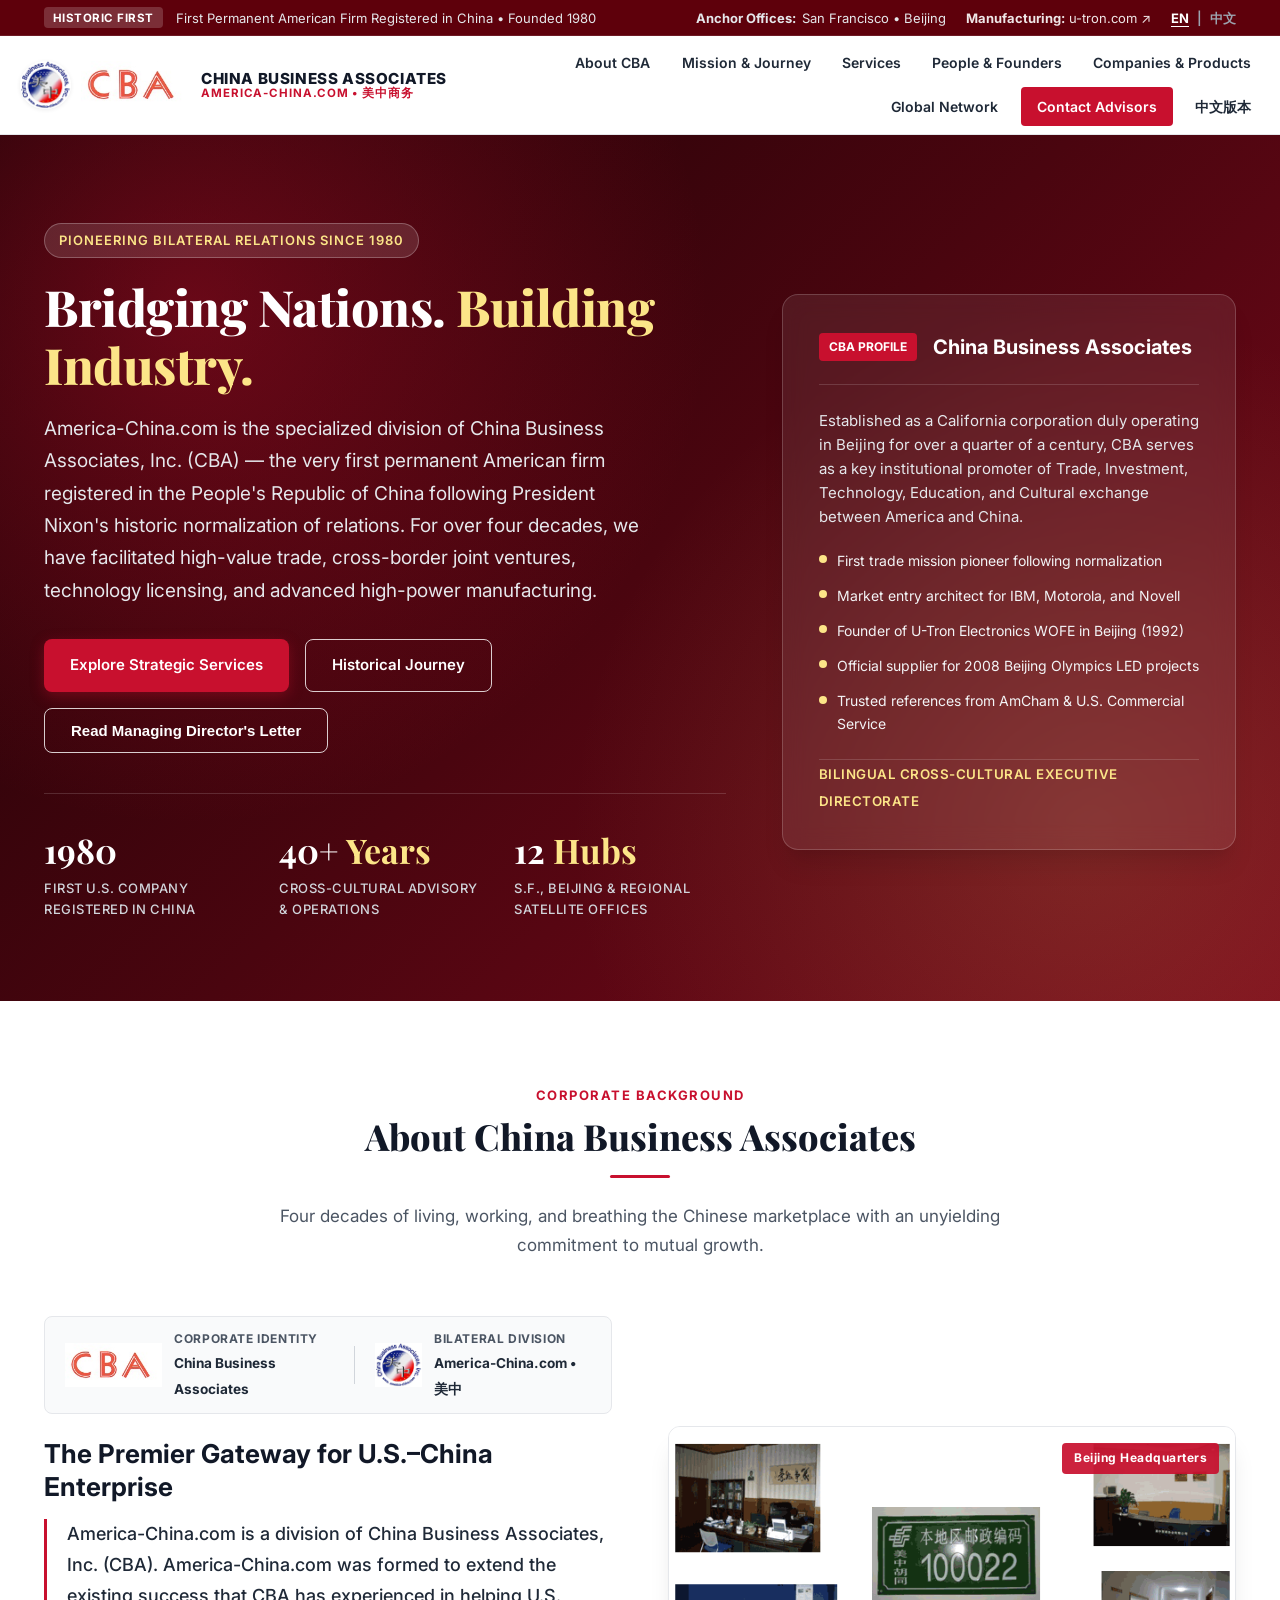
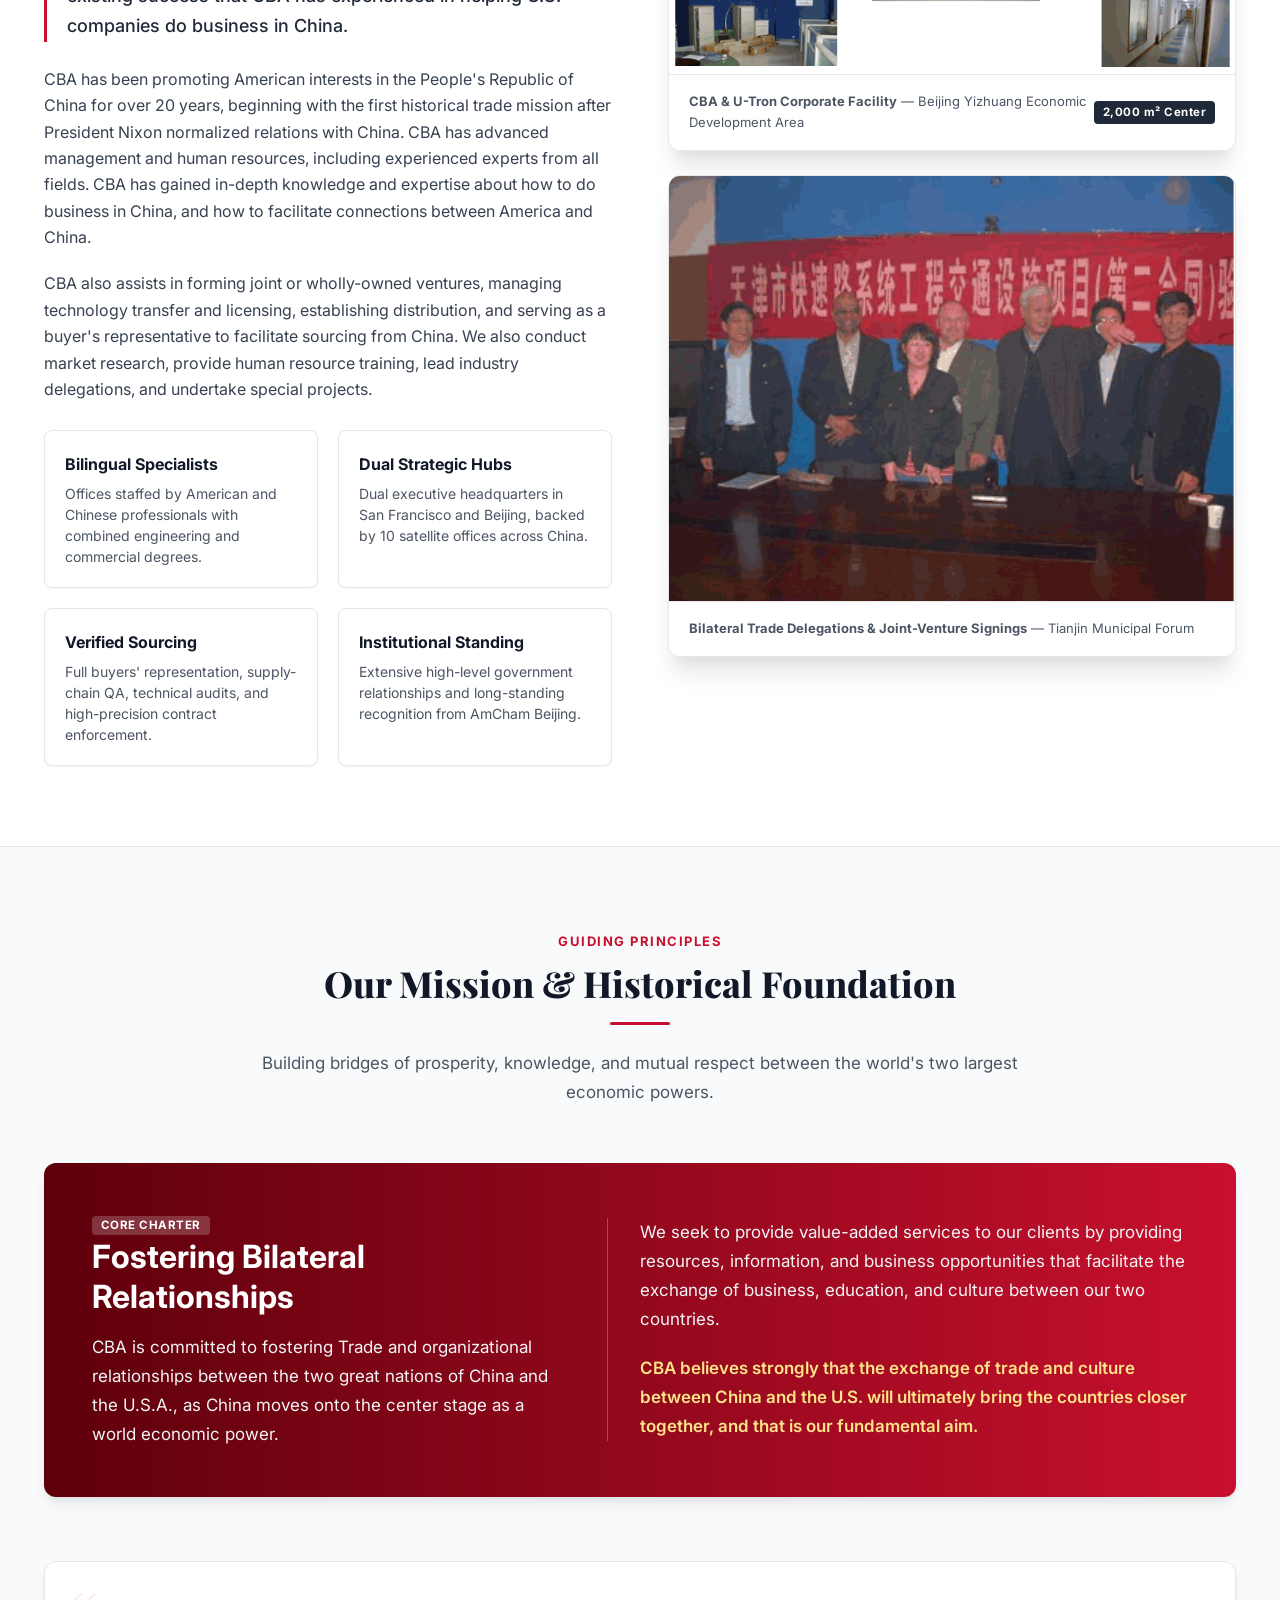
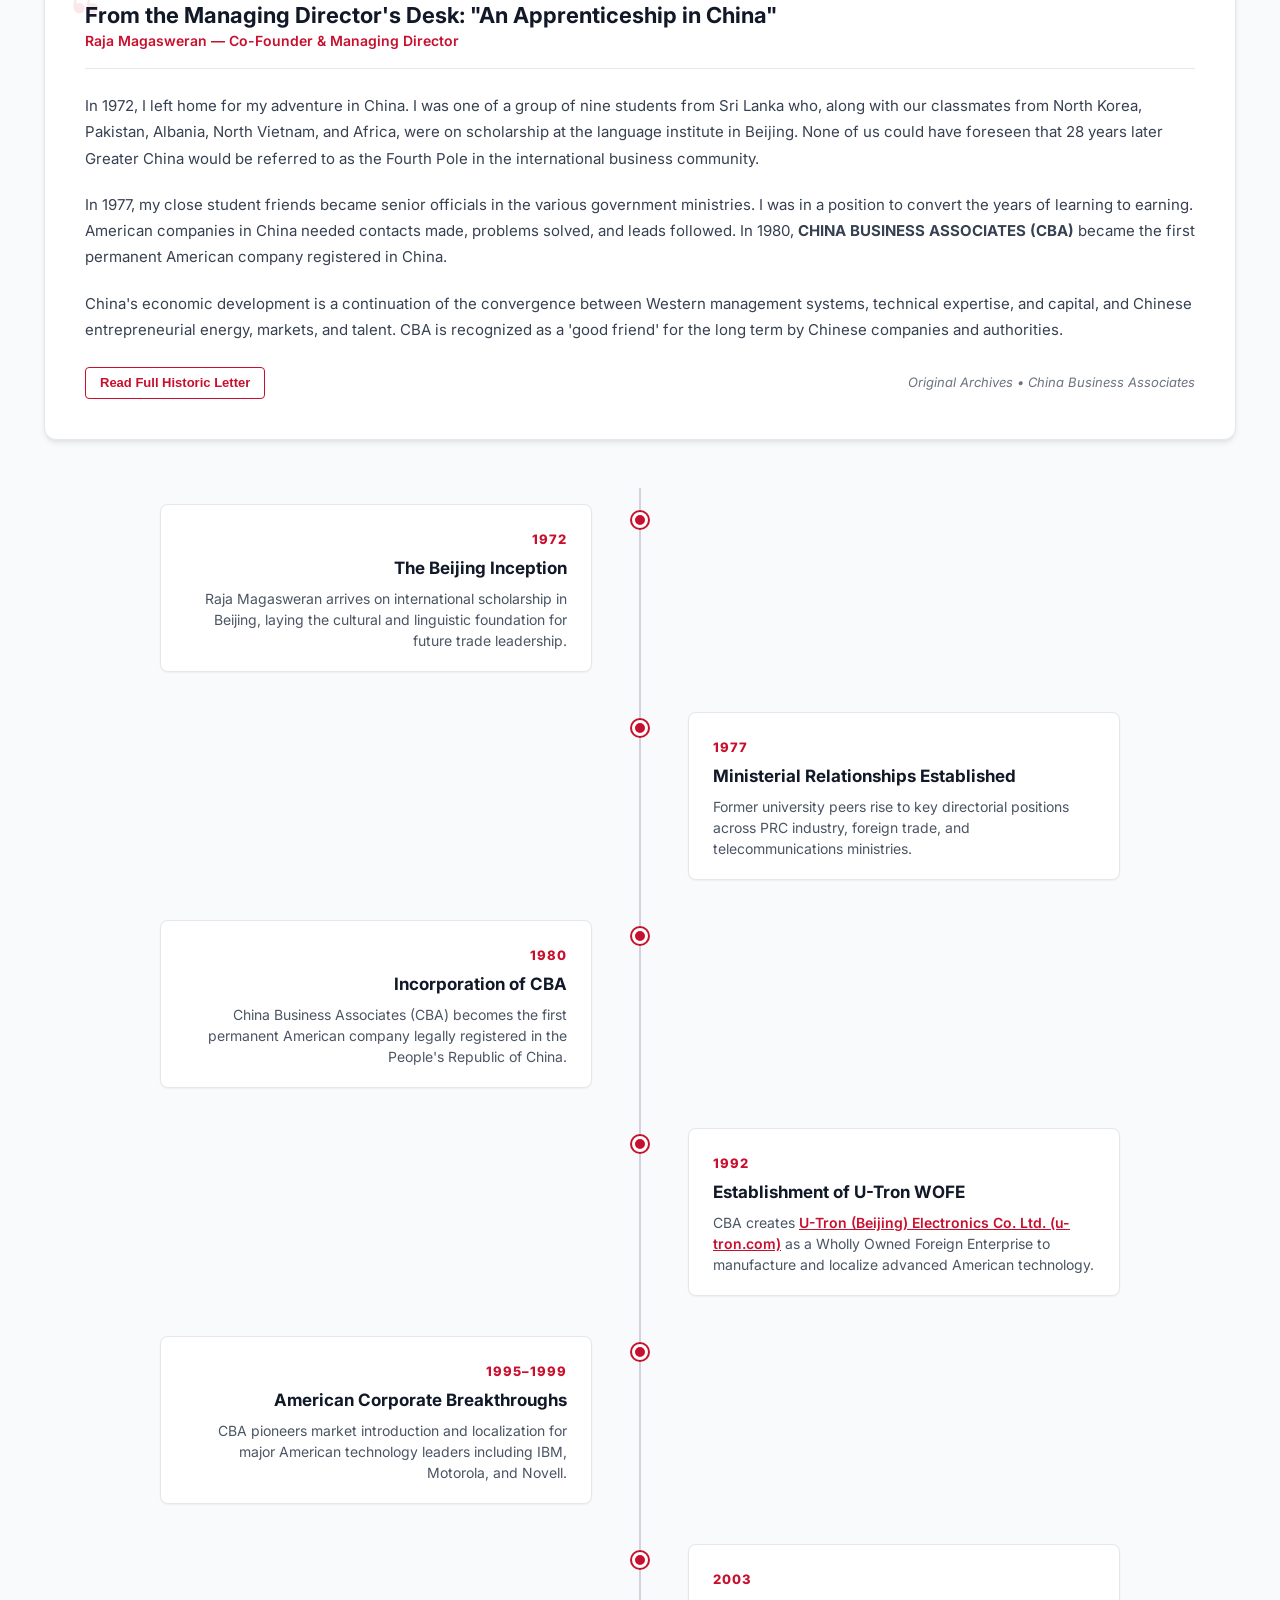
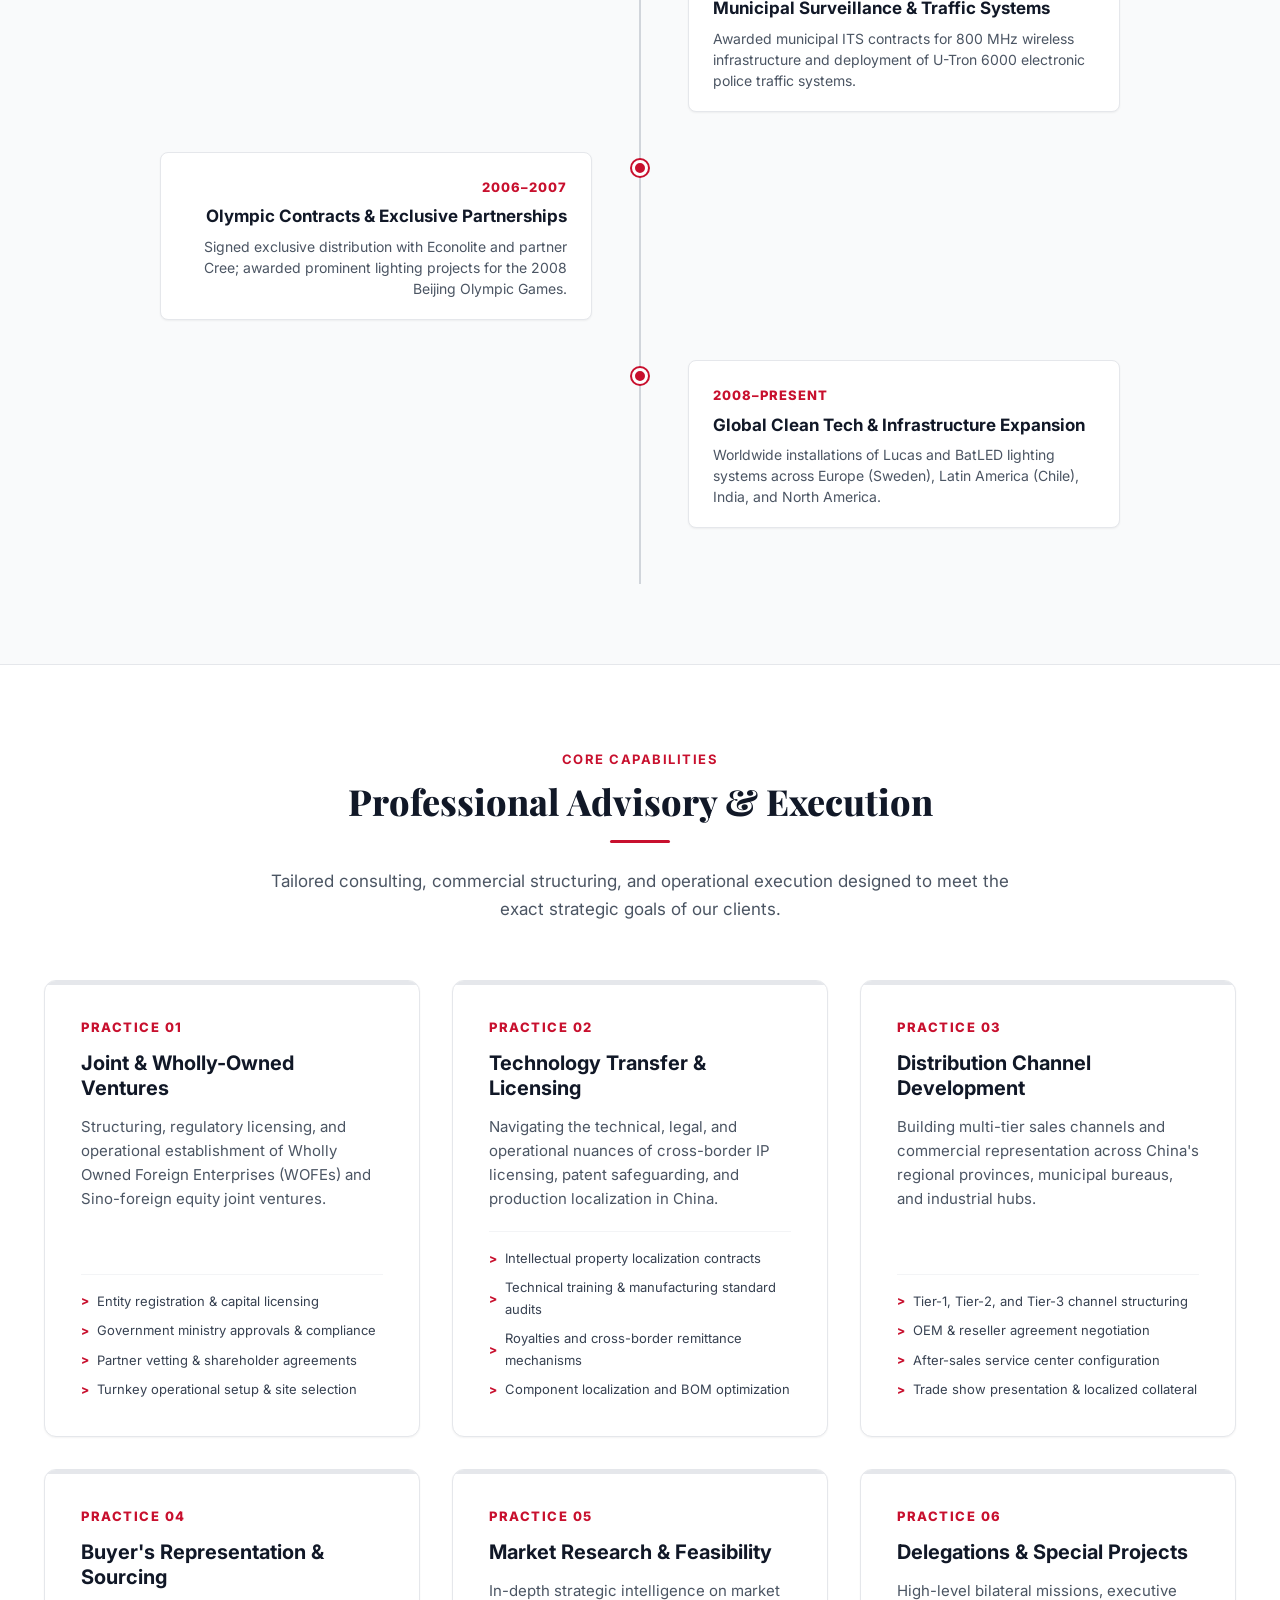
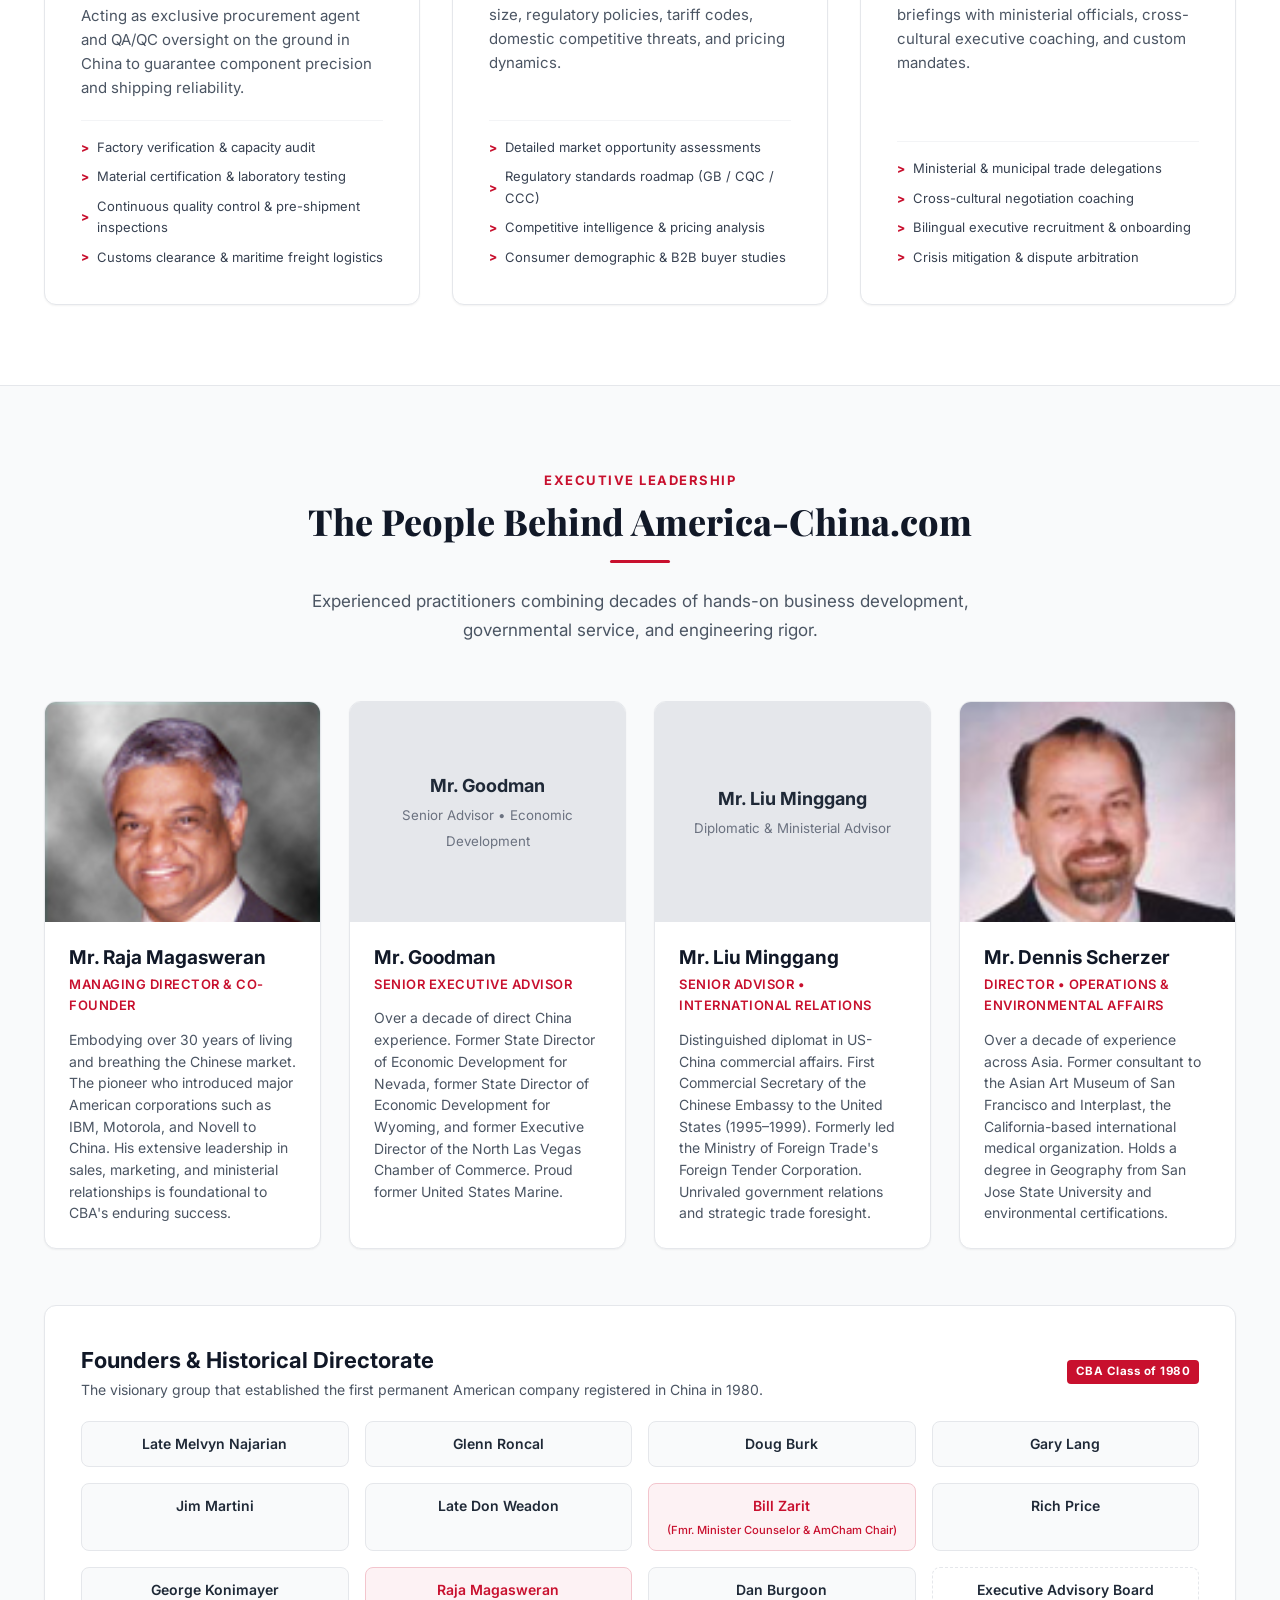
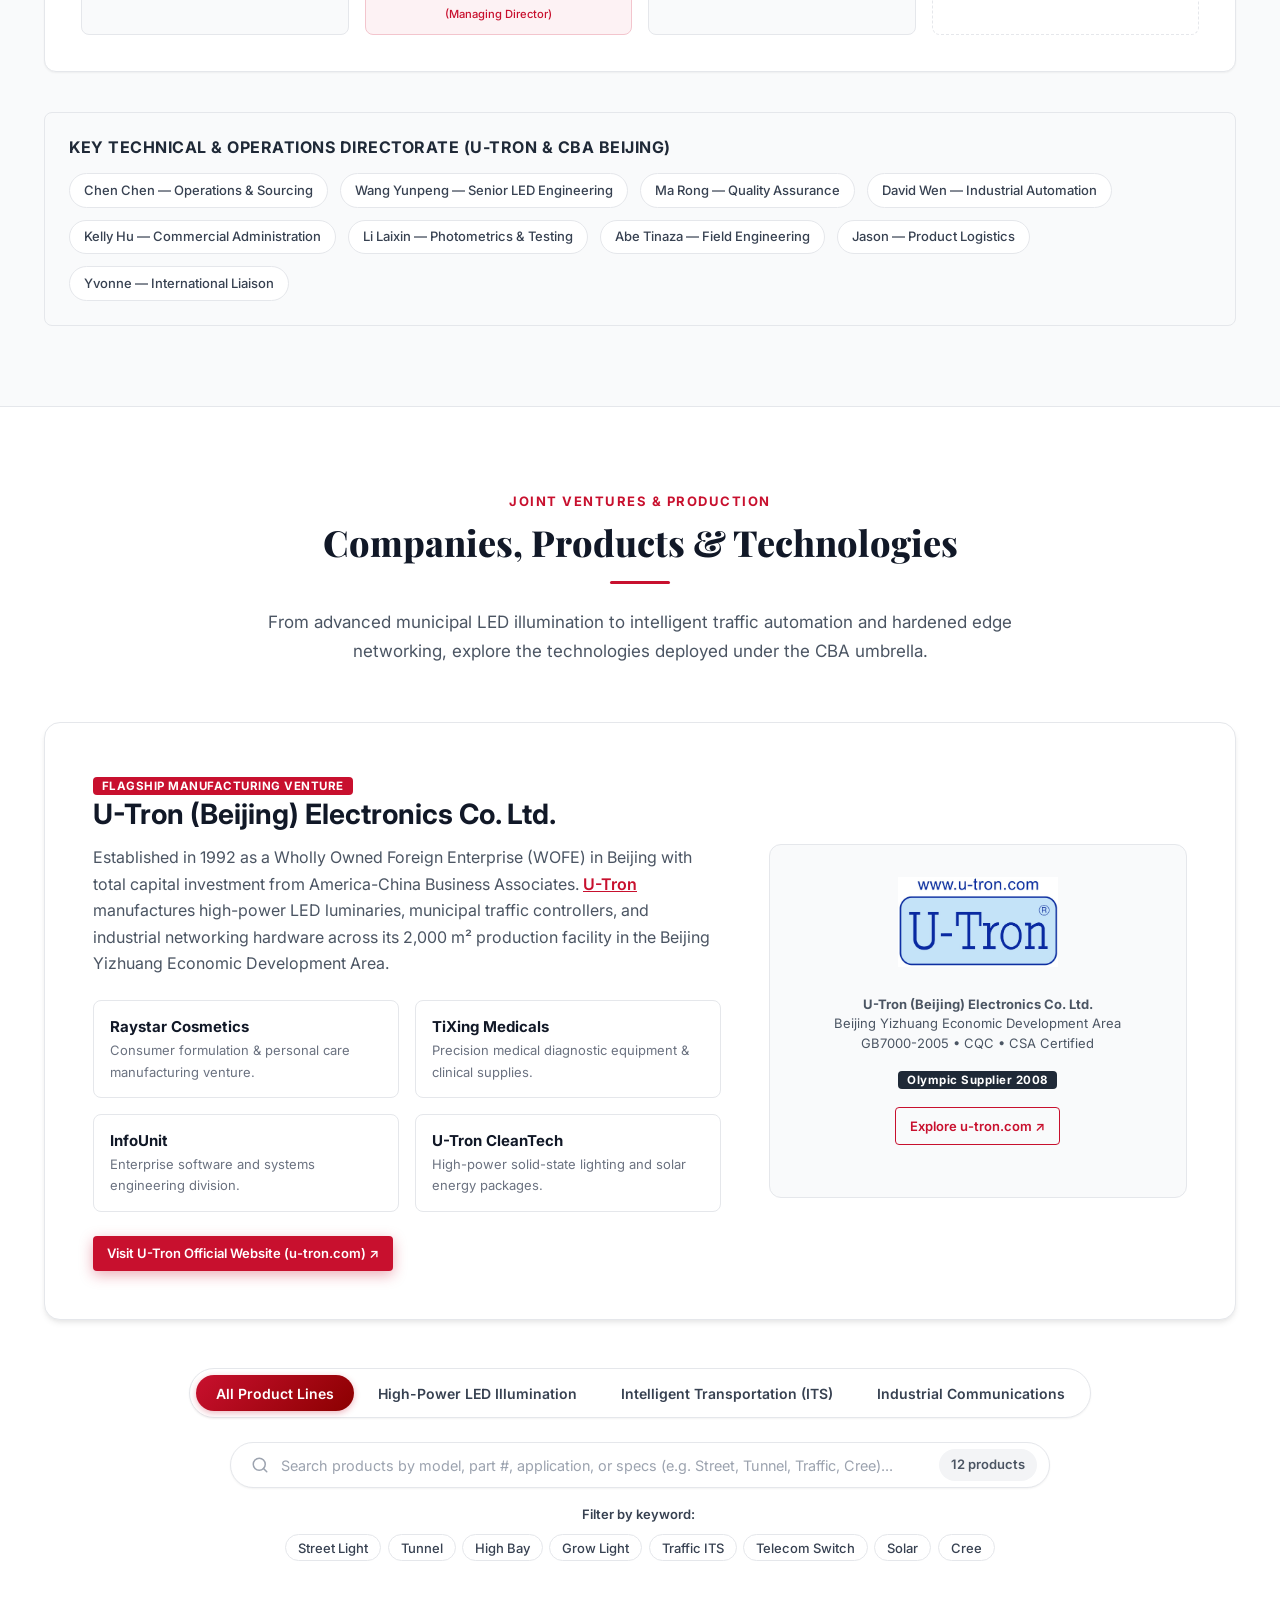
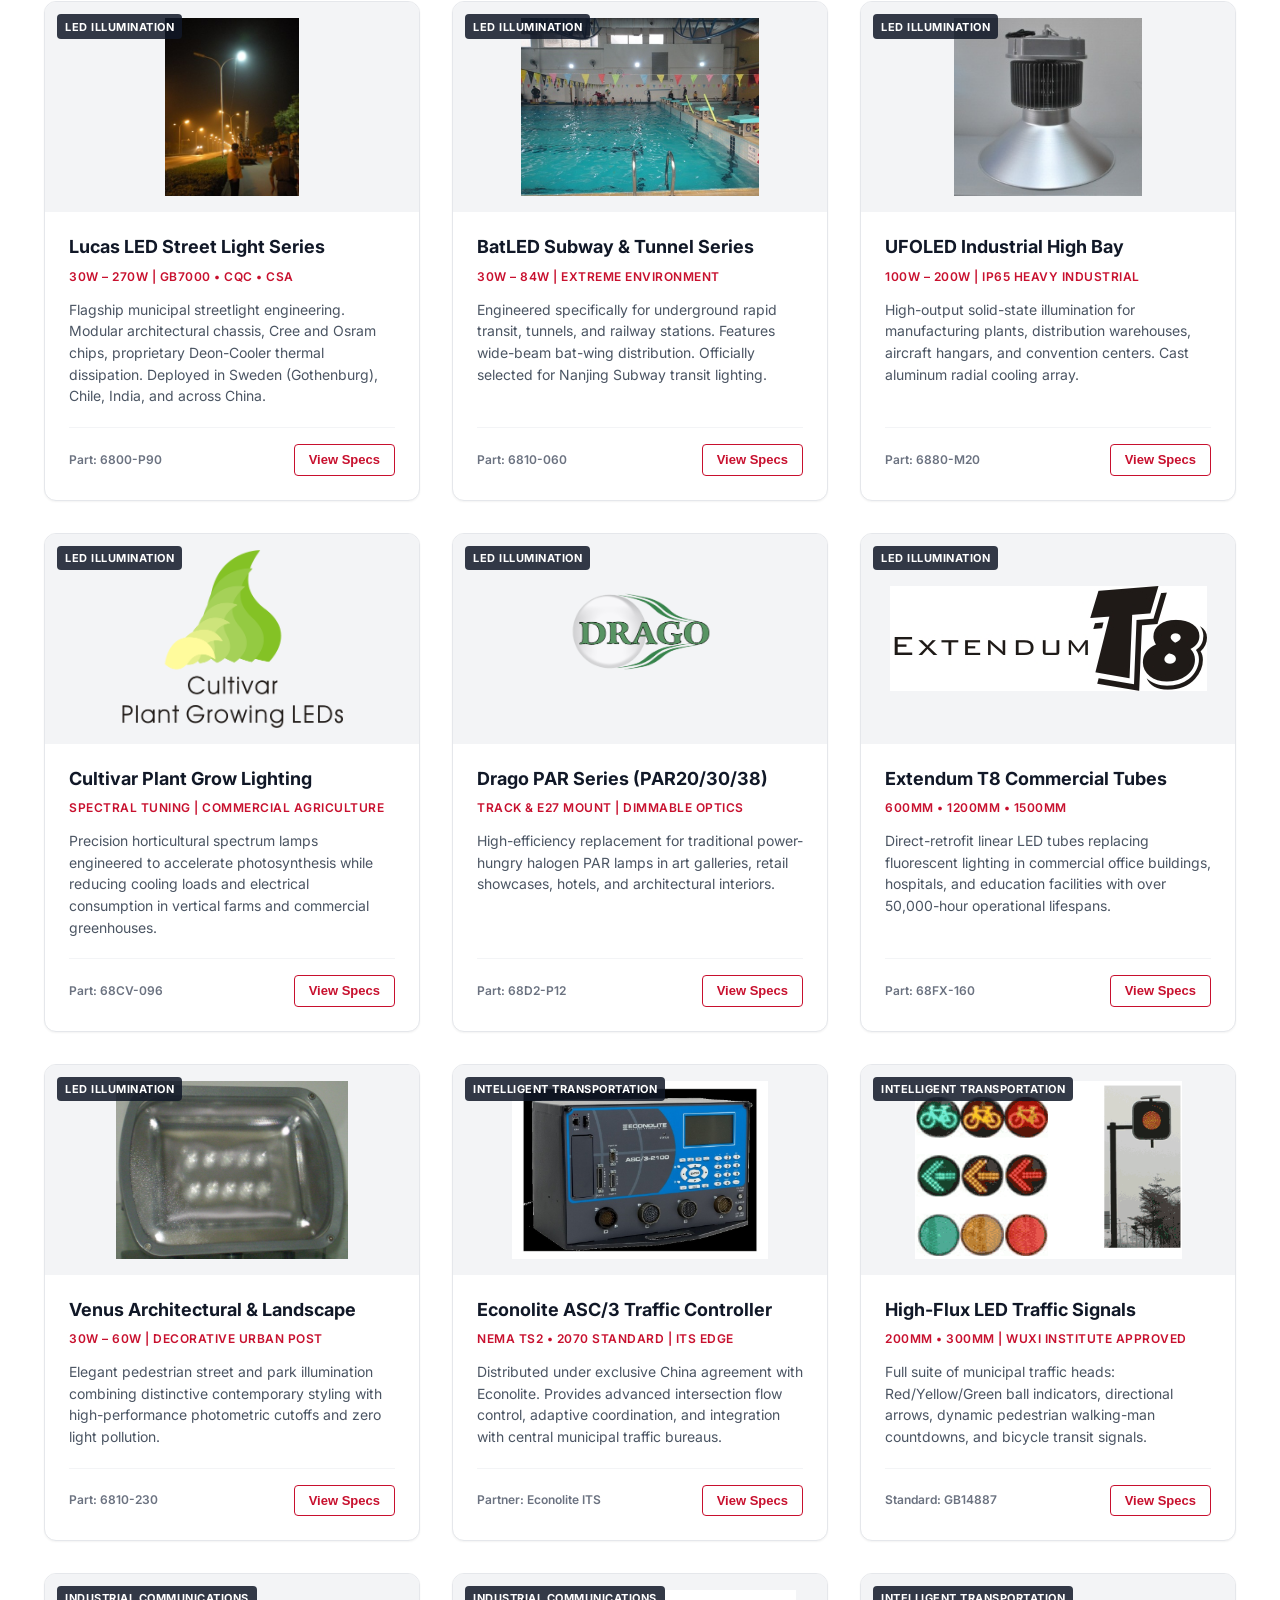
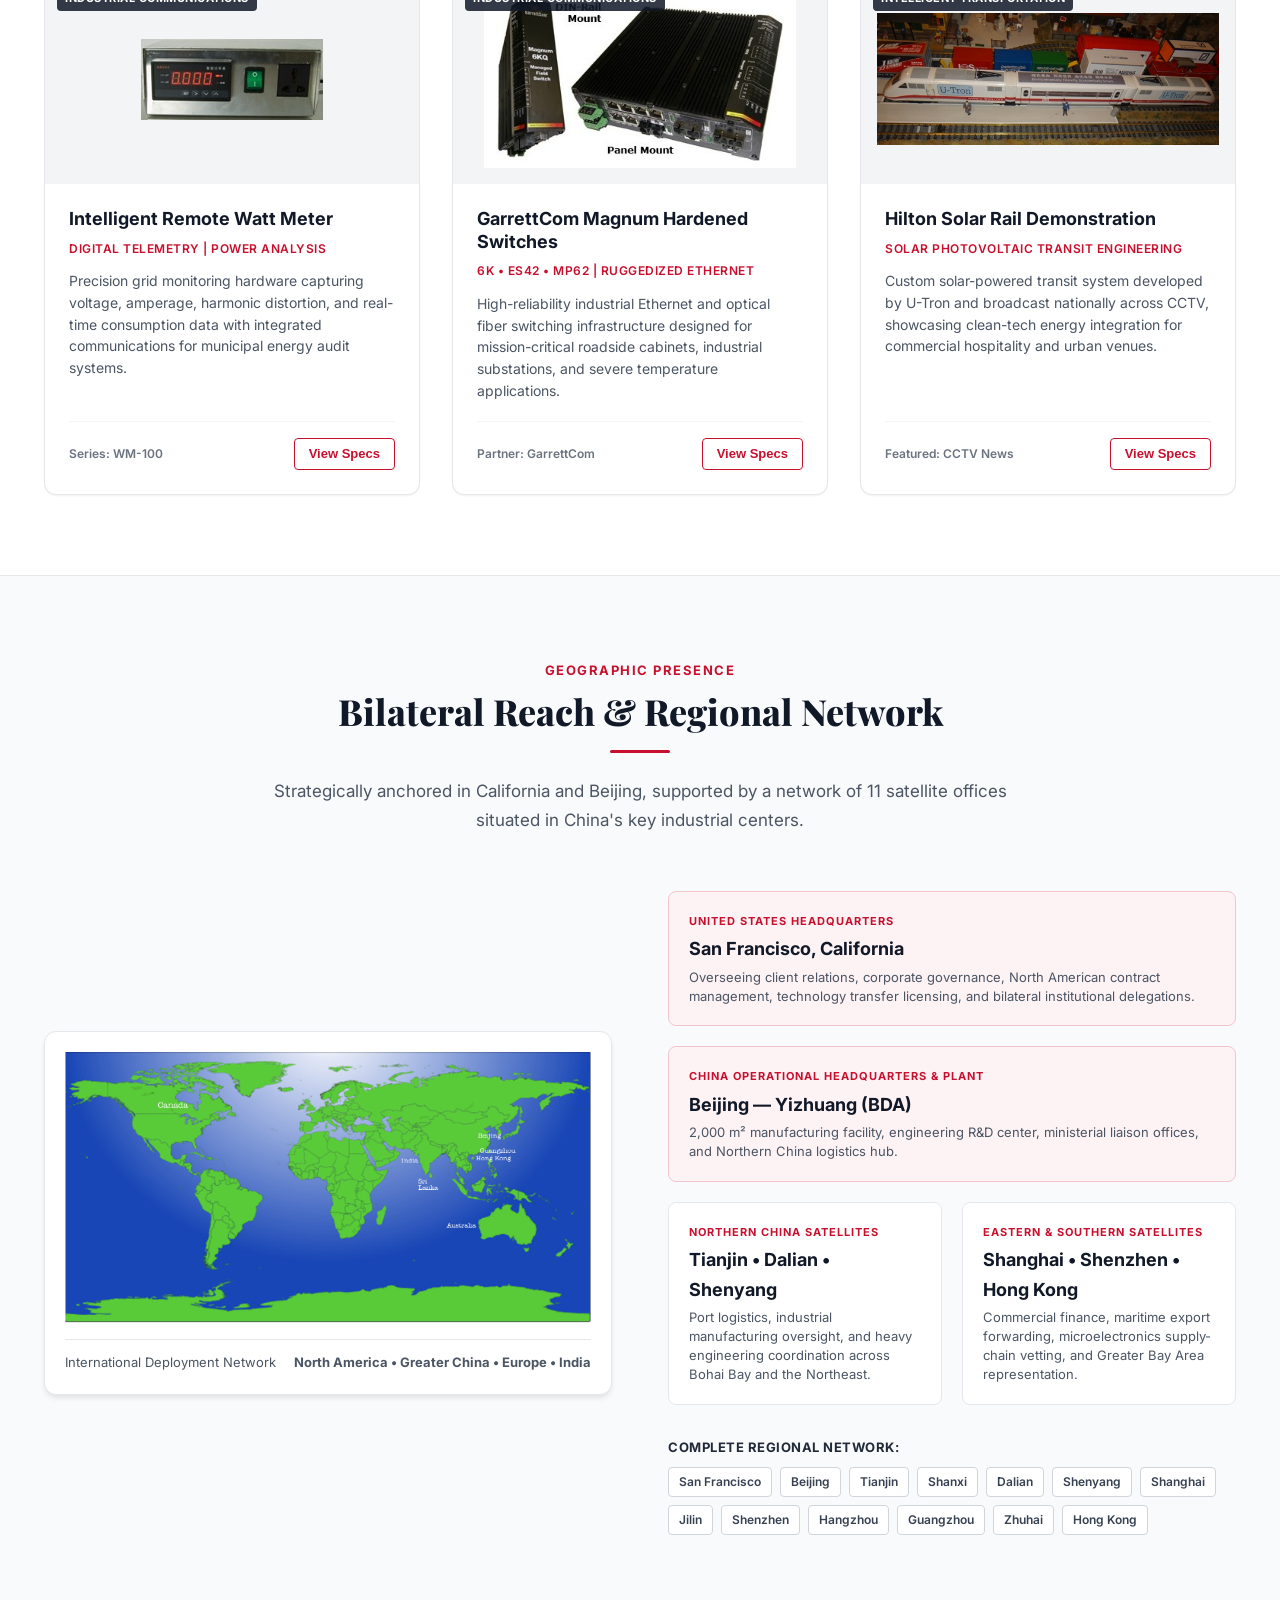
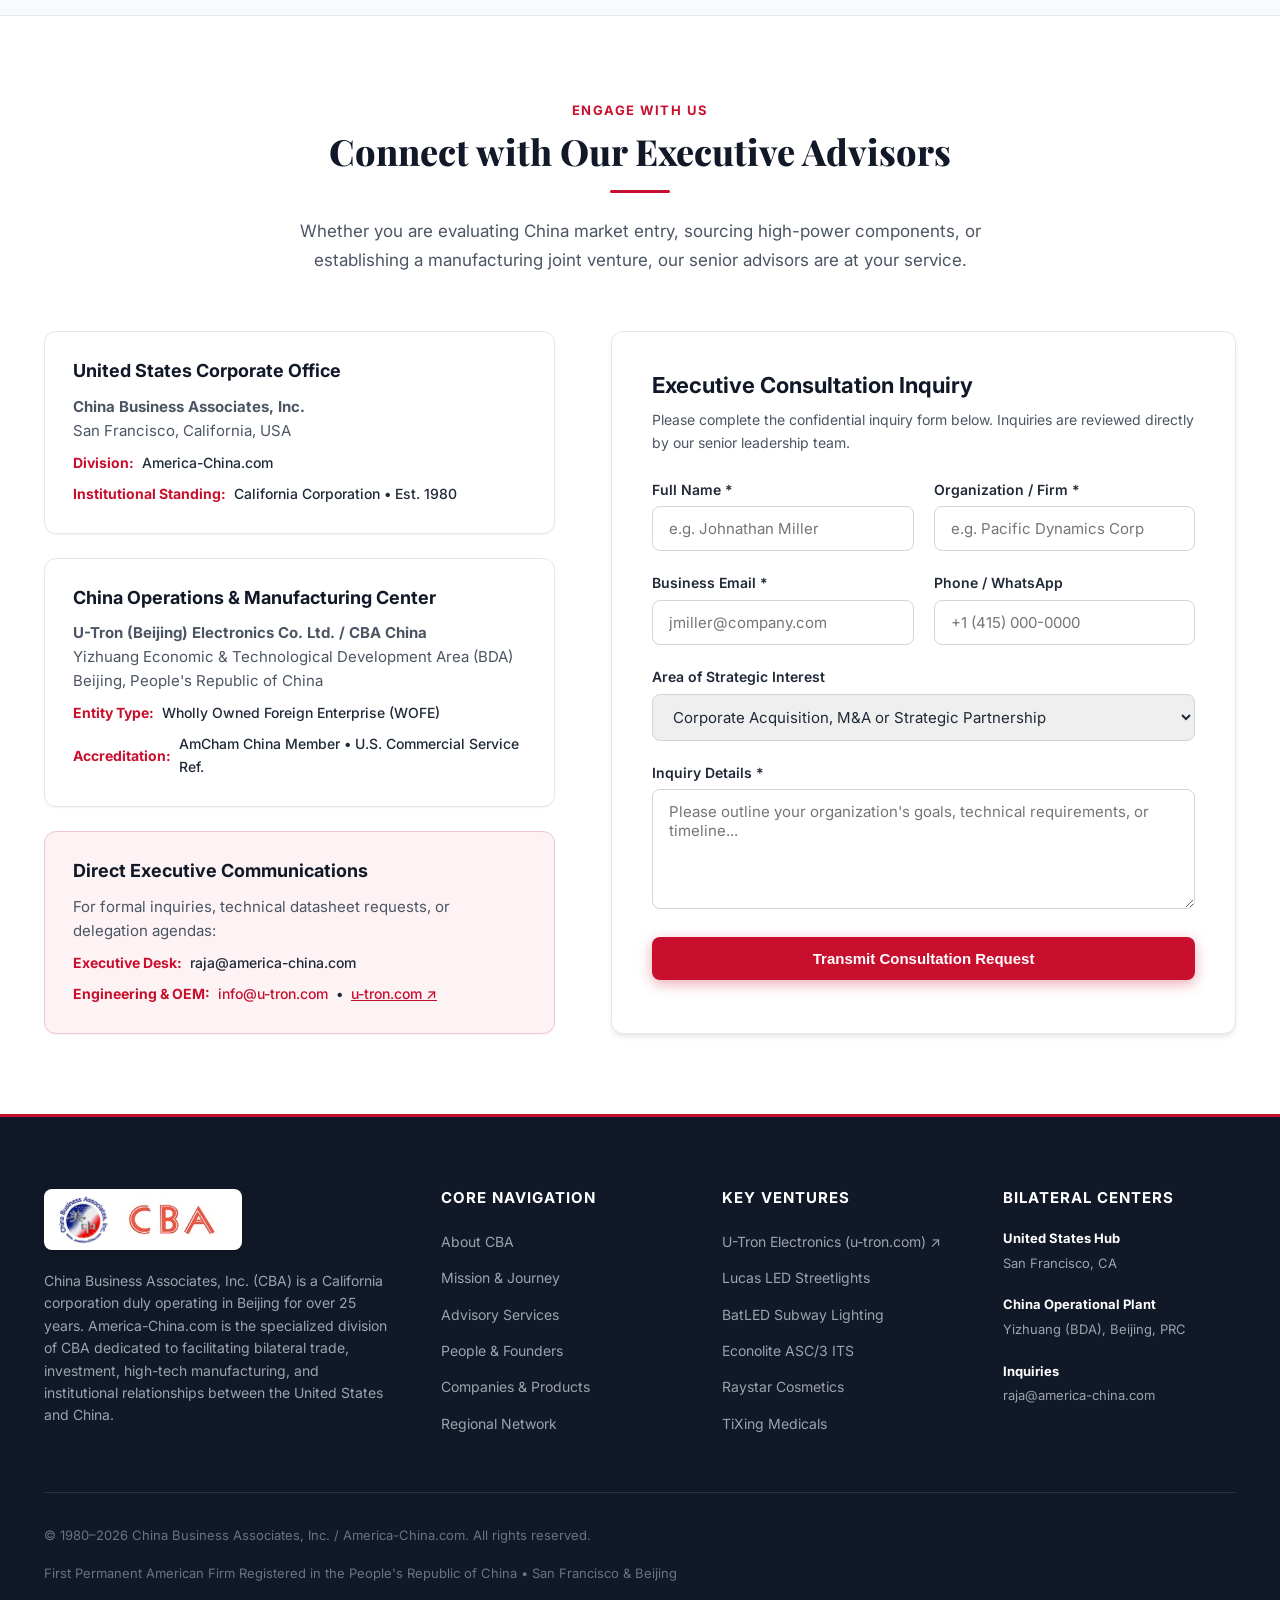
==== commit 1f31fad1: "add product search keywords fix tabs and logo ratio" ====
--- a/public/index.html
+++ b/public/index.html
@@ -12,6 +12,8 @@
   <link rel="alternate" hreflang="zh-CN" href="https://america-china.com/zh.html">
   <link rel="alternate" hreflang="x-default" href="https://america-china.com/">
   <link rel="stylesheet" href="css/style.css">
+  <link rel="shortcut icon" href="favicon.ico">
+  <link rel="icon" type="image/x-icon" href="favicon.ico">
   <link rel="icon" type="image/jpeg" href="images/logos/meizhong-logo.jpg">
   <link rel="apple-touch-icon" href="images/logos/meizhong-logo.jpg">
   
@@ -728,7 +730,7 @@
 
           <div class="venture-logo-wrap">
             <a href="https://u-tron.com" target="_blank" rel="noopener noreferrer" title="Visit u-tron.com">
-              <img src="images/logos/Utronlogohighres.jpg" alt="Beijing U-Tron Electronics Co. Ltd. Registered Logo" decoding="async" loading="lazy" width="911" height="514">
+              <img src="images/logos/Utronlogohighres.jpg" alt="Beijing U-Tron Electronics Co. Ltd. Registered Logo" decoding="async" loading="lazy" width="911" height="514" style="height: 90px; width: auto; max-width: 100%; aspect-ratio: 911 / 514; object-fit: contain; margin: 0 auto; display: block;">
             </a>
             <div style="font-size: 0.8125rem; color: var(--neutral-600); line-height: 1.5;">
               <strong>U-Tron (Beijing) Electronics Co. Ltd.</strong><br>
@@ -748,11 +750,48 @@
       </div>
 
       <!-- Product Category Filters -->
-      <div class="products-nav">
-        <button type="button" class="filter-btn active" data-filter="all">All Product Lines</button>
-        <button type="button" class="filter-btn" data-filter="led">High-Power LED Illumination</button>
-        <button type="button" class="filter-btn" data-filter="its">Intelligent Transportation (ITS)</button>
-        <button type="button" class="filter-btn" data-filter="telecom">Industrial Communications</button>
+      <div class="product-tabs-wrapper">
+        <div class="product-tabs">
+          <button type="button" class="tab-btn active" data-filter="all">All Product Lines</button>
+          <button type="button" class="tab-btn" data-filter="led">High-Power LED Illumination</button>
+          <button type="button" class="tab-btn" data-filter="its">Intelligent Transportation (ITS)</button>
+          <button type="button" class="tab-btn" data-filter="telecom">Industrial Communications</button>
+        </div>
+      </div>
+
+      <!-- Product Search & Keyword Filter Bar -->
+      <div class="product-search-filter-wrapper">
+        <div class="product-search-box">
+          <span class="search-icon" aria-hidden="true">
+            <svg width="18" height="18" viewBox="0 0 24 24" fill="none" stroke="currentColor" stroke-width="2" stroke-linecap="round" stroke-linejoin="round"><circle cx="11" cy="11" r="8"></circle><line x1="21" y1="21" x2="16.65" y2="16.65"></line></svg>
+          </span>
+          <input
+            type="search"
+            id="productSearchInput"
+            class="product-search-input"
+            placeholder="Search products by model, part #, application, or specs (e.g. Street, Tunnel, Traffic, Cree)..."
+            aria-label="Search products"
+            autocomplete="off"
+            spellcheck="false"
+          >
+          <button type="button" id="clearProductSearch" class="product-search-clear" aria-label="Clear search" title="Clear search" style="display: none;">&times;</button>
+          <span class="product-search-stats" id="productSearchStats">12 products</span>
+        </div>
+
+        <!-- Matching Keyword Chips -->
+        <div class="product-keywords-row">
+          <span class="keywords-label">Filter by keyword:</span>
+          <div class="keyword-chips" id="keywordChips">
+            <button type="button" class="keyword-chip" data-keyword="Street">Street Light</button>
+            <button type="button" class="keyword-chip" data-keyword="Tunnel">Tunnel</button>
+            <button type="button" class="keyword-chip" data-keyword="High Bay">High Bay</button>
+            <button type="button" class="keyword-chip" data-keyword="Grow">Grow Light</button>
+            <button type="button" class="keyword-chip" data-keyword="Traffic">Traffic ITS</button>
+            <button type="button" class="keyword-chip" data-keyword="Switch">Telecom Switch</button>
+            <button type="button" class="keyword-chip" data-keyword="Solar">Solar</button>
+            <button type="button" class="keyword-chip" data-keyword="Cree">Cree</button>
+          </div>
+        </div>
       </div>
 
       <!-- Products Grid -->
@@ -984,6 +1023,16 @@
             </div>
           </div>
         </div>
+      </div>
+
+      <!-- Empty State for Search Filter -->
+      <div id="noProductsFound" class="no-products-found" style="display: none;">
+        <div class="no-products-icon">
+          <svg width="40" height="40" viewBox="0 0 24 24" fill="none" stroke="currentColor" stroke-width="1.75" stroke-linecap="round" stroke-linejoin="round"><circle cx="11" cy="11" r="8"></circle><line x1="21" y1="21" x2="16.65" y2="16.65"></line><line x1="8" y1="11" x2="14" y2="11"></line></svg>
+        </div>
+        <h4 class="no-products-title">No matching products found</h4>
+        <p class="no-products-desc" id="noProductsDesc">No products matched your search. Try another keyword or reset filters.</p>
+        <button type="button" class="btn-reset-search" id="btnResetSearch">Show All Products</button>
       </div>
     </div>
   </section>
@@ -1127,31 +1176,32 @@
           </p>
 
           <form id="inquiryForm">
+            <input type="text" name="fax" style="display:none;" tabindex="-1" autocomplete="off" aria-hidden="true">
             <div class="form-row">
               <div class="form-group">
                 <label for="fullName" class="form-label">Full Name *</label>
-                <input type="text" id="fullName" class="form-control" placeholder="e.g. Johnathan Miller" required>
+                <input type="text" id="fullName" name="name" class="form-control" placeholder="e.g. Johnathan Miller" required>
               </div>
               <div class="form-group">
                 <label for="orgName" class="form-label">Organization / Firm *</label>
-                <input type="text" id="orgName" class="form-control" placeholder="e.g. Pacific Dynamics Corp" required>
+                <input type="text" id="orgName" name="company" class="form-control" placeholder="e.g. Pacific Dynamics Corp" required>
               </div>
             </div>
 
             <div class="form-row">
               <div class="form-group">
                 <label for="emailAddr" class="form-label">Business Email *</label>
-                <input type="email" id="emailAddr" class="form-control" placeholder="jmiller@company.com" required>
+                <input type="email" id="emailAddr" name="email" class="form-control" placeholder="jmiller@company.com" required>
               </div>
               <div class="form-group">
                 <label for="phoneNum" class="form-label">Phone / WhatsApp</label>
-                <input type="tel" id="phoneNum" class="form-control" placeholder="+1 (415) 000-0000">
+                <input type="tel" id="phoneNum" name="phone" class="form-control" placeholder="+1 (415) 000-0000">
               </div>
             </div>
 
             <div class="form-group">
               <label for="inquiryType" class="form-label">Area of Strategic Interest</label>
-              <select id="inquiryType" class="form-control">
+              <select id="inquiryType" name="inquiry_type" class="form-control">
                 <option value="acquisition">Corporate Acquisition, M&amp;A or Strategic Partnership</option>
                 <option value="wofe">Joint Venture or WOFE Establishment</option>
                 <option value="sourcing">Supply Chain Sourcing &amp; Buyer Representation</option>
@@ -1164,7 +1214,7 @@
 
             <div class="form-group">
               <label for="messageText" class="form-label">Inquiry Details *</label>
-              <textarea id="messageText" class="form-control" placeholder="Please outline your organization's goals, technical requirements, or timeline..." required></textarea>
+              <textarea id="messageText" name="comment" class="form-control" placeholder="Please outline your organization's goals, technical requirements, or timeline..." required></textarea>
             </div>
 
             <button type="submit" class="btn btn-primary" style="width: 100%;">Transmit Consultation Request</button>
--- a/public/css/style.css
+++ b/public/css/style.css
@@ -1201,37 +1201,268 @@
   font-weight: 500;
 }
 
-/* Products & Technology Section */
+/* Product Category Tabs */
+.product-tabs-wrapper,
 .products-nav {
   display: flex;
   justify-content: center;
-  gap: 0.75rem;
-  margin-bottom: 2.5rem;
+  margin-bottom: 1.5rem;
+  overflow: visible;
+}
+
+.product-tabs {
+  display: inline-flex;
   flex-wrap: wrap;
-}
-
+  justify-content: center;
+  background-color: var(--white);
+  padding: 0.35rem;
+  border-radius: 9999px;
+  box-shadow: var(--shadow-sm);
+  border: 1px solid var(--neutral-200);
+  gap: 0.25rem;
+}
+
+.tab-btn,
 .filter-btn {
-  background: var(--white);
+  background: none;
+  border: none;
+  padding: 0.6rem 1.25rem;
+  border-radius: 9999px;
+  font-weight: 600;
+  font-size: 0.875rem;
+  color: var(--neutral-700);
+  cursor: pointer;
+  transition: var(--transition);
+  white-space: nowrap;
+  font-family: var(--font-sans);
+}
+
+.tab-btn:hover,
+.filter-btn:hover {
+  color: var(--primary-red);
+}
+
+.tab-btn.active,
+.filter-btn.active {
+  background: linear-gradient(135deg, var(--primary-red), var(--dark-red));
+  color: var(--white);
+  box-shadow: 0 2px 6px rgba(200, 16, 46, 0.3);
+}
+
+/* Product Search & Keyword Filter Bar */
+.product-search-filter-wrapper {
+  max-width: 820px;
+  margin: 0 auto 2.5rem;
+  display: flex;
+  flex-direction: column;
+  gap: 1rem;
+}
+
+.product-search-box {
+  position: relative;
+  display: flex;
+  align-items: center;
+  background-color: var(--white);
+  border: 1.5px solid var(--neutral-200);
+  border-radius: 9999px;
+  box-shadow: var(--shadow-sm);
+  padding: 0.35rem 0.75rem 0.35rem 1.25rem;
+  transition: var(--transition);
+}
+
+.product-search-box:focus-within {
+  border-color: var(--primary-red);
+  box-shadow: 0 0 0 3px rgba(200, 16, 46, 0.12), var(--shadow-md);
+}
+
+.product-search-box .search-icon {
+  display: inline-flex;
+  align-items: center;
+  justify-content: center;
+  color: var(--neutral-400);
+  margin-right: 0.75rem;
+  flex-shrink: 0;
+}
+
+.product-search-box .product-search-input {
+  flex: 1;
+  border: none;
+  background: transparent;
+  outline: none;
+  font-size: 0.95rem;
+  font-family: var(--font-sans);
+  color: var(--neutral-900);
+  padding: 0.45rem 0;
+}
+
+.product-search-box .product-search-input::placeholder {
+  color: var(--neutral-400);
+  font-size: 0.9rem;
+}
+
+.product-search-box .product-search-input::-webkit-search-decoration,
+.product-search-box .product-search-input::-webkit-search-cancel-button,
+.product-search-box .product-search-input::-webkit-search-results-button,
+.product-search-box .product-search-input::-webkit-search-results-decoration {
+  display: none;
+}
+
+.product-search-clear {
+  background: none;
+  border: none;
+  font-size: 1.35rem;
+  line-height: 1;
+  color: var(--neutral-400);
+  cursor: pointer;
+  padding: 0 0.5rem;
+  display: inline-flex;
+  align-items: center;
+  justify-content: center;
+  transition: var(--transition);
+}
+
+.product-search-clear:hover {
+  color: var(--primary-red);
+}
+
+.product-search-stats {
+  font-size: 0.8125rem;
+  font-weight: 600;
+  color: var(--neutral-600);
+  background-color: var(--neutral-100);
+  padding: 0.35rem 0.75rem;
+  border-radius: 9999px;
+  white-space: nowrap;
+  margin-left: 0.5rem;
+  flex-shrink: 0;
+}
+
+/* Matching Keyword Chips */
+.product-keywords-row {
+  display: flex;
+  align-items: center;
+  justify-content: center;
+  flex-wrap: wrap;
+  gap: 0.5rem;
+  font-size: 0.85rem;
+}
+
+.keywords-label {
+  font-size: 0.8125rem;
+  font-weight: 600;
+  color: var(--neutral-700);
+  margin-right: 0.25rem;
+}
+
+.keyword-chips {
+  display: inline-flex;
+  flex-wrap: wrap;
+  align-items: center;
+  justify-content: center;
+  gap: 0.4rem;
+}
+
+.keyword-chip {
+  background-color: var(--white);
   border: 1px solid var(--neutral-200);
   color: var(--neutral-700);
+  font-size: 0.8125rem;
+  font-weight: 500;
+  padding: 0.3rem 0.75rem;
+  border-radius: 9999px;
+  cursor: pointer;
+  transition: var(--transition);
+  white-space: nowrap;
+  font-family: var(--font-sans);
+}
+
+.keyword-chip:hover {
+  background-color: var(--light-red);
+  border-color: var(--red-border);
+  color: var(--primary-red);
+}
+
+.keyword-chip.active {
+  background-color: var(--primary-red);
+  border-color: var(--primary-red);
+  color: var(--white);
+  box-shadow: 0 2px 6px rgba(200, 16, 46, 0.25);
+  font-weight: 600;
+}
+
+/* Empty State */
+.no-products-found {
+  background-color: var(--white);
+  border: 1px dashed var(--neutral-300);
+  border-radius: var(--radius-lg);
+  padding: 3.5rem 2rem;
+  text-align: center;
+  margin-top: 1.5rem;
+}
+
+.no-products-icon {
+  width: 64px;
+  height: 64px;
+  background-color: var(--neutral-100);
+  color: var(--neutral-500);
+  border-radius: 50%;
+  display: inline-flex;
+  align-items: center;
+  justify-content: center;
+  margin-bottom: 1.25rem;
+}
+
+.no-products-title {
+  font-size: 1.25rem;
+  font-weight: 700;
+  color: var(--neutral-900);
+  margin-bottom: 0.5rem;
+}
+
+.no-products-desc {
+  font-size: 0.95rem;
+  color: var(--neutral-600);
+  margin-bottom: 1.5rem;
+  max-width: 480px;
+  margin-left: auto;
+  margin-right: auto;
+}
+
+.searched-term {
+  font-weight: 600;
+  color: var(--primary-red);
+}
+
+.btn-reset-search {
+  background-color: var(--primary-red);
+  color: var(--white);
+  border: none;
   font-weight: 600;
   font-size: 0.875rem;
-  padding: 0.625rem 1.25rem;
-  border-radius: var(--radius-md);
+  padding: 0.65rem 1.5rem;
+  border-radius: 9999px;
   cursor: pointer;
   transition: var(--transition);
-}
-
-.filter-btn:hover {
-  border-color: var(--primary-red);
-  color: var(--primary-red);
-}
-
-.filter-btn.active {
-  background: var(--primary-red);
-  color: var(--white);
-  border-color: var(--primary-red);
-  box-shadow: 0 2px 8px rgba(200, 16, 46, 0.25);
+  display: inline-flex;
+  align-items: center;
+  gap: 0.5rem;
+}
+
+.btn-reset-search:hover {
+  background-color: var(--hover-red);
+  box-shadow: 0 4px 12px rgba(200, 16, 46, 0.25);
+}
+
+@media (max-width: 768px) {
+  .product-search-box {
+    padding: 0.35rem 0.6rem 0.35rem 0.85rem;
+  }
+  .product-search-stats {
+    display: none;
+  }
+  .product-keywords-row {
+    justify-content: flex-start;
+  }
 }
 
 .products-grid {
@@ -1365,9 +1596,21 @@
   border: 1px solid var(--neutral-200);
 }
 
+.venture-logo-wrap a {
+  display: inline-block;
+  max-width: 100%;
+  text-decoration: none;
+  margin: 0 auto 1.25rem;
+}
+
 .venture-logo-wrap img {
-  max-height: 120px;
-  margin: 0 auto 1.5rem;
+  height: 90px;
+  width: auto;
+  max-width: 100%;
+  aspect-ratio: 911 / 514;
+  object-fit: contain;
+  margin: 0 auto;
+  display: block;
 }
 
 .venture-subsidiaries-list {
@@ -1591,6 +1834,13 @@
   background-color: #ECFDF5;
   color: #065F46;
   border: 1px solid #A7F3D0;
+}
+
+.form-status.error {
+  display: block;
+  background-color: #FEF2F2;
+  color: #991B1B;
+  border: 1px solid #FECACA;
 }
 
 /* Footer */
@@ -1915,4 +2165,39 @@
   .footer-grid {
     grid-template-columns: 1fr;
   }
-}
+  .venture-banner {
+    padding: 1.5rem;
+  }
+  .venture-logo-wrap {
+    padding: 1.25rem;
+  }
+  .venture-logo-wrap a {
+    margin: 0 auto 1rem;
+  }
+  .venture-logo-wrap img {
+    height: 75px;
+    width: auto;
+    max-width: 100%;
+    aspect-ratio: 911 / 514;
+    object-fit: contain;
+    margin: 0 auto;
+    display: block;
+  }
+  .venture-subsidiaries-list {
+    grid-template-columns: 1fr;
+  }
+  .product-tabs {
+    border-radius: var(--radius-lg);
+    gap: 0.35rem;
+    width: 100%;
+    max-width: 560px;
+  }
+  .tab-btn,
+  .filter-btn {
+    white-space: normal;
+    text-align: center;
+    padding: 0.5rem 0.875rem;
+    font-size: 0.8125rem;
+    flex: 1 1 auto;
+  }
+}
